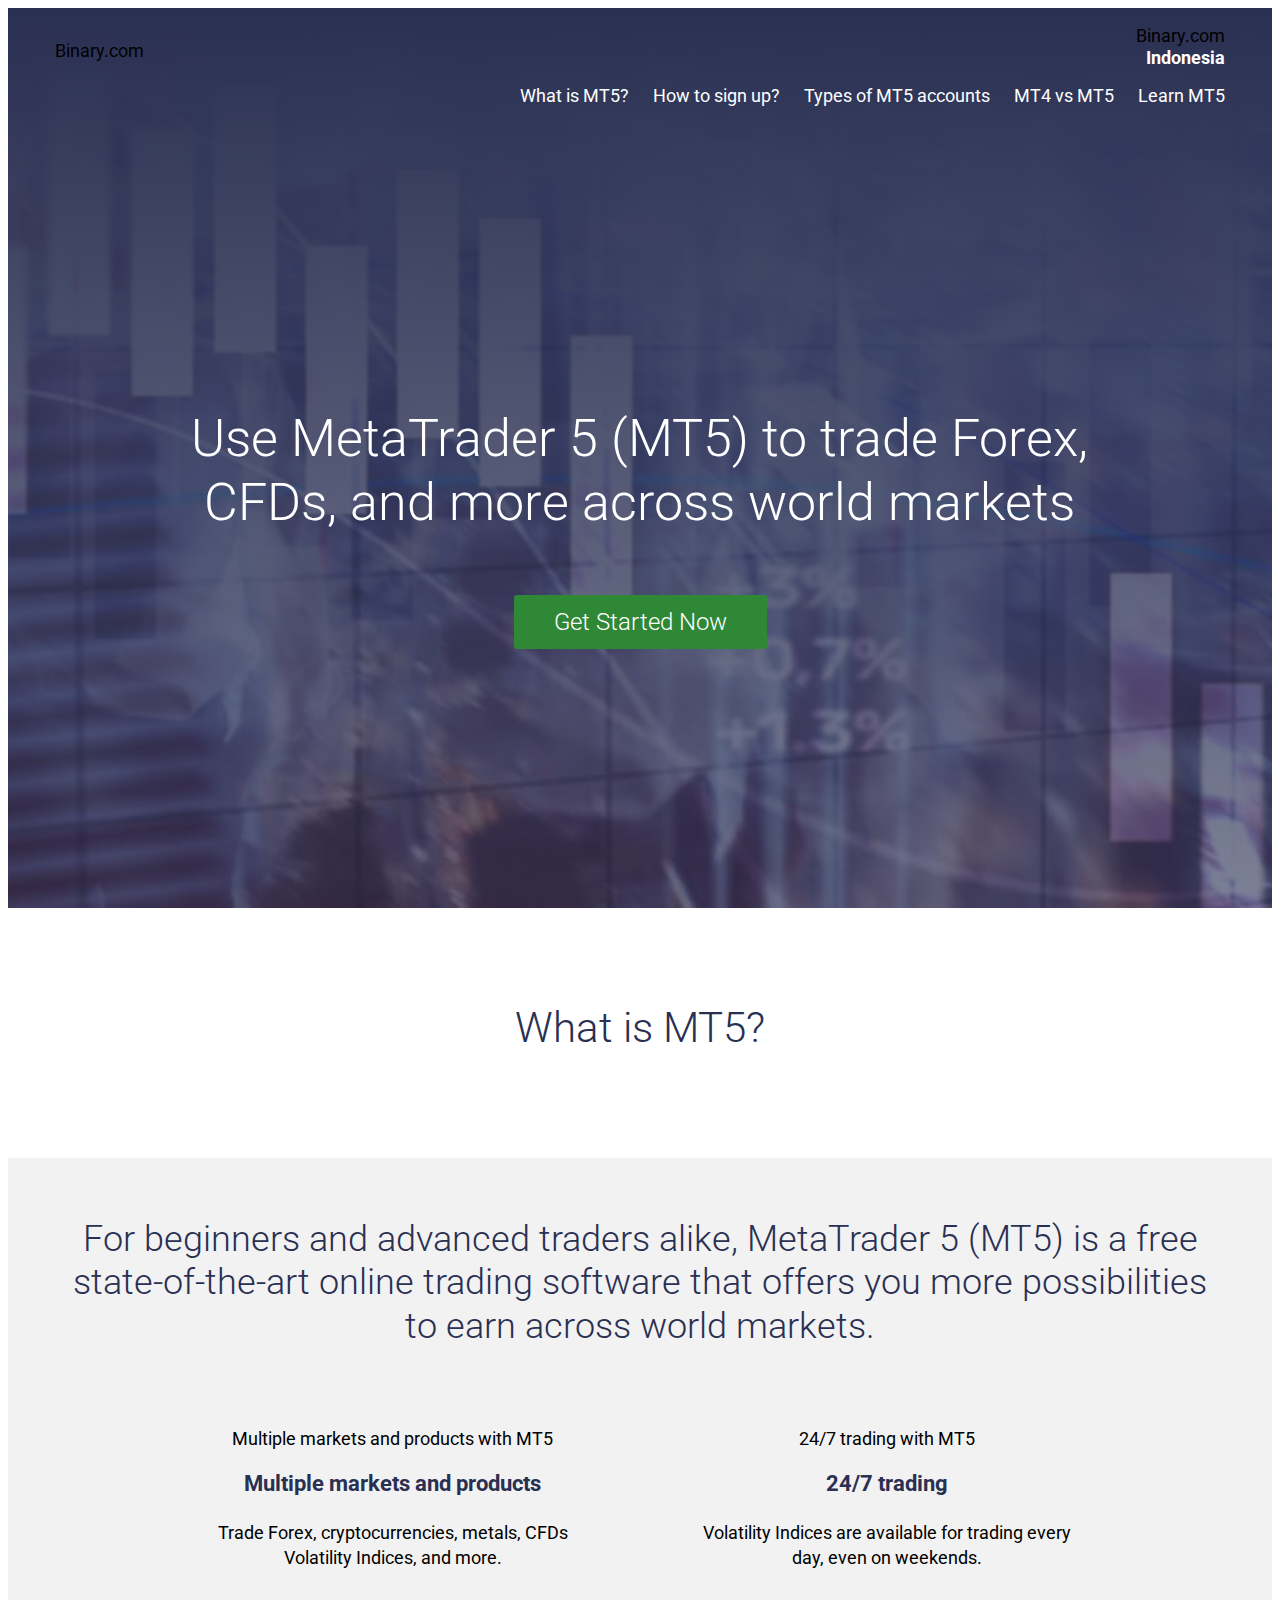
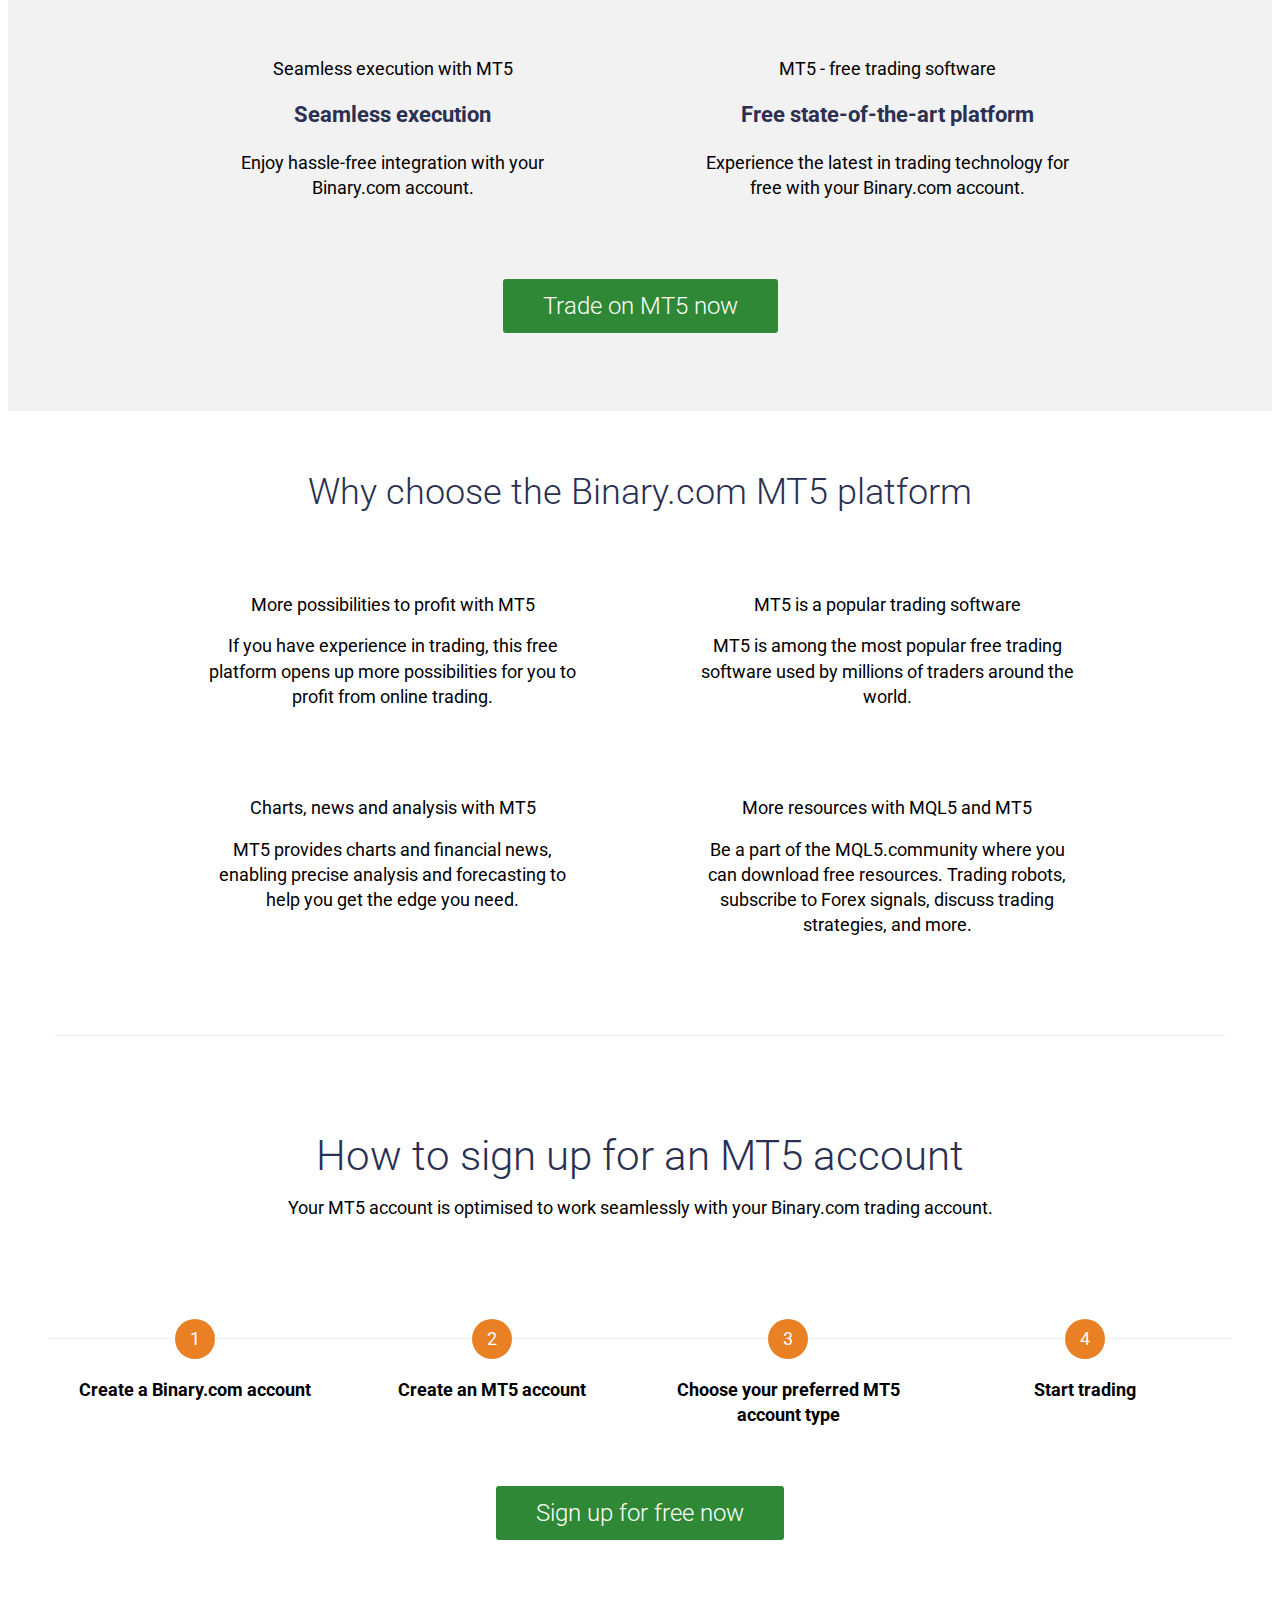
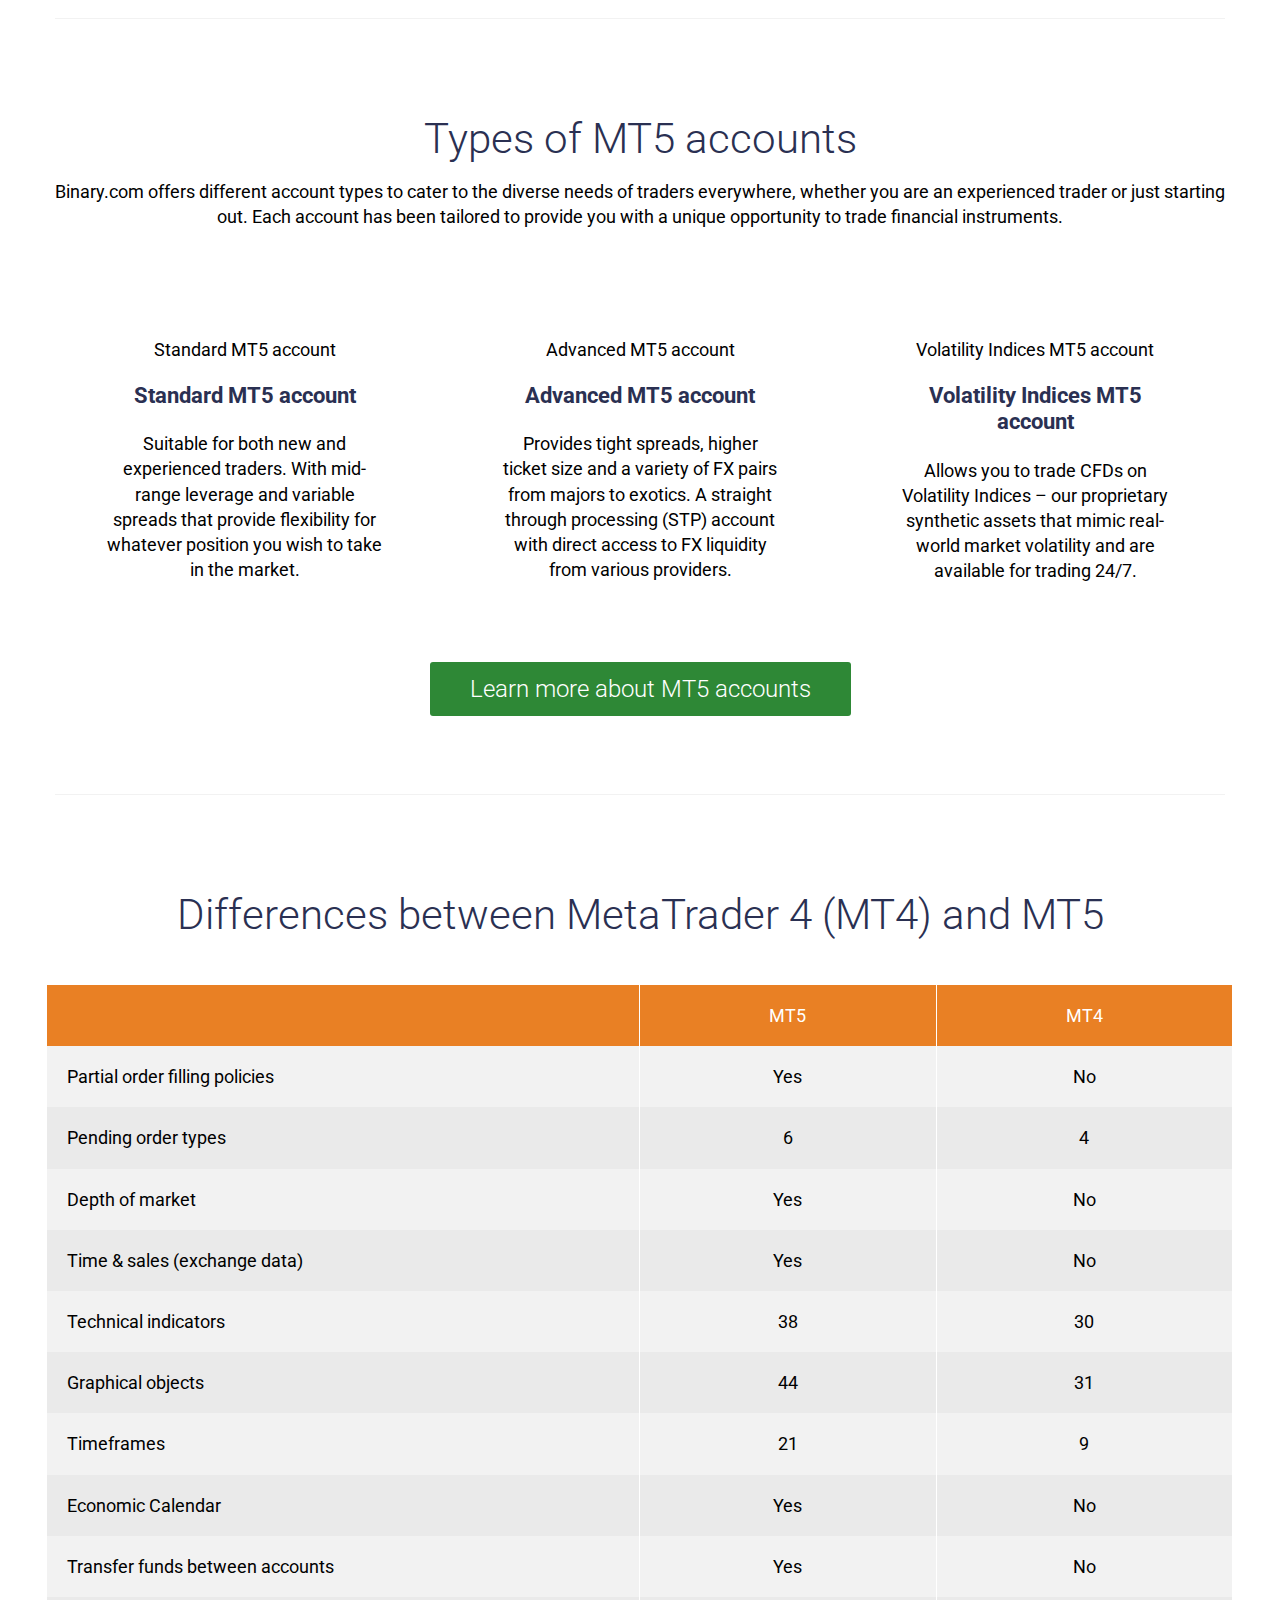
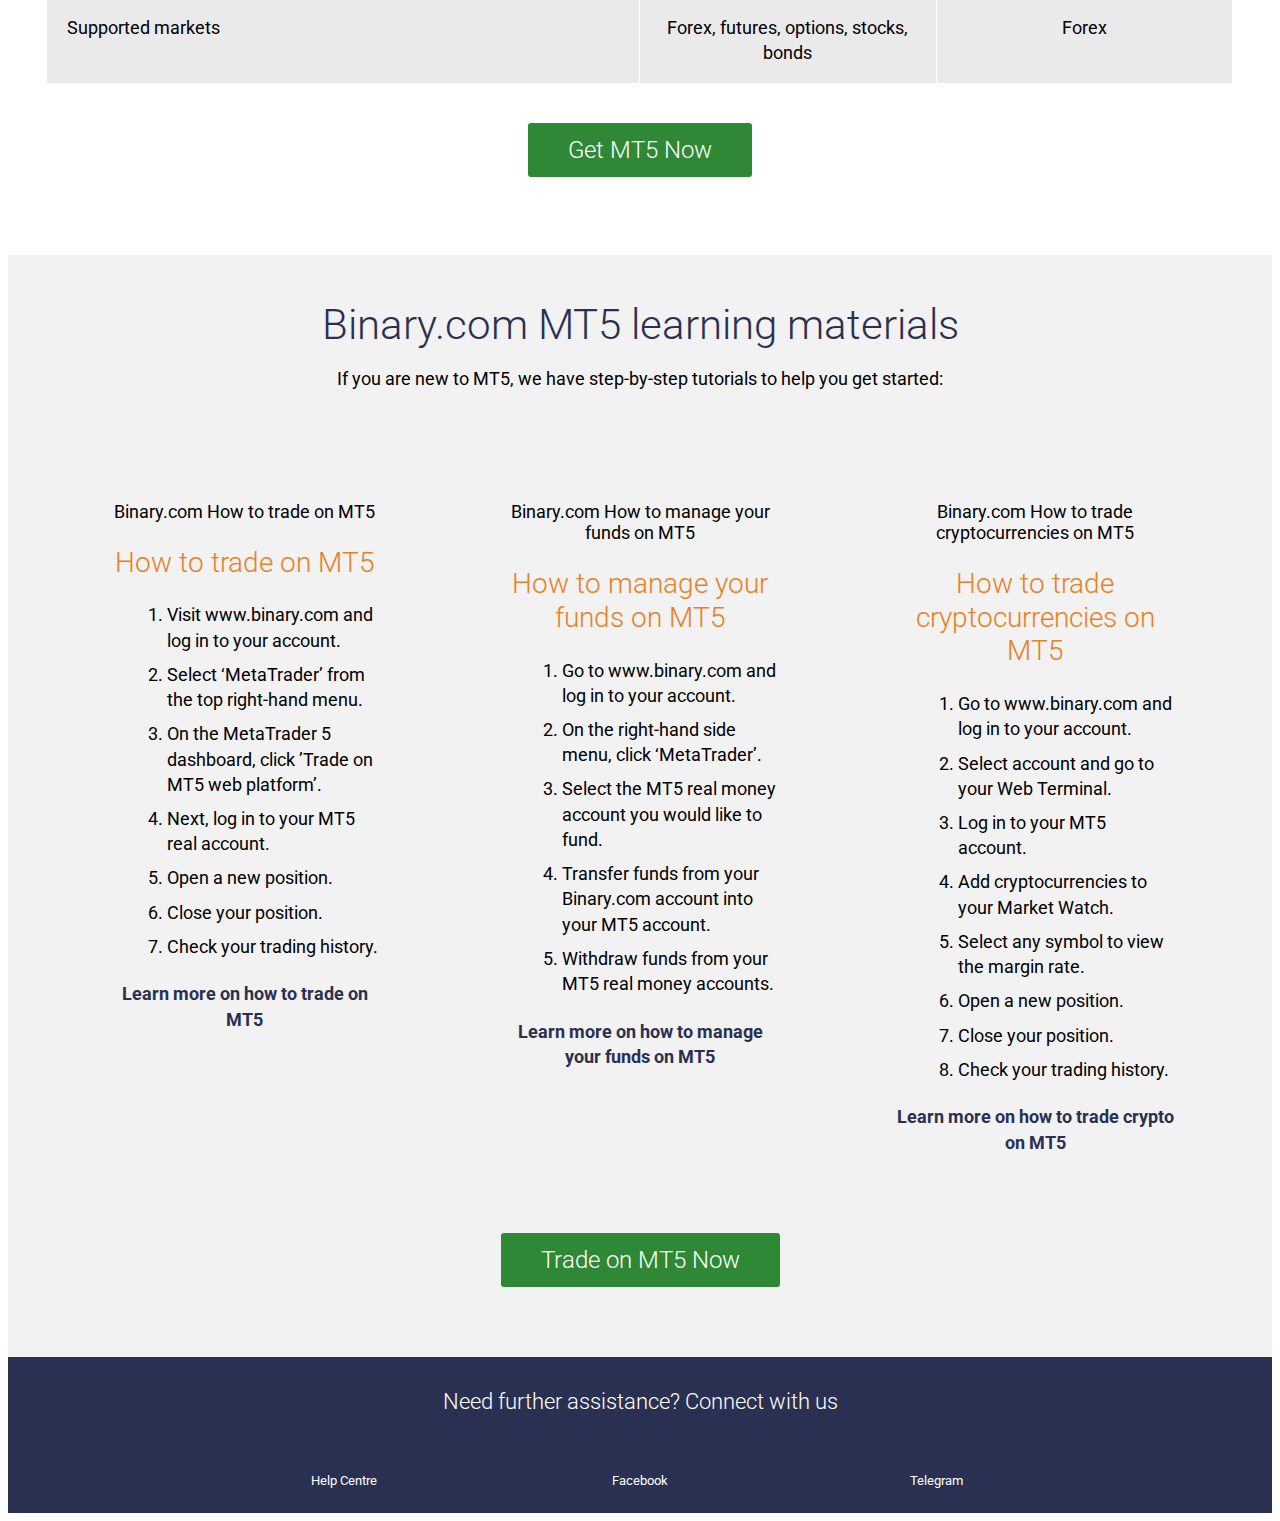
==== index.html @ c3db3b1f "Merge pull request #41 from sashcy/gh-pages" ====
<!doctype html><html amp lang="en"><head><meta charset="utf-8"><title>Binaryfx.me | Trade Forex and CFDs with MetaTrader 5 (MT5)</title><link rel="icon" href="https://binaryfx.me/assets/images/binary-icon.png" sizes="57x57"><meta name="description" content="Use MT5 for free to trade FX and CFDs. Learn to trade like a pro on a trusted platform with a popular trading software."><link rel="canonical" href="https://binaryfx.me"><meta property="og:title" content="Binaryfx.me | Trade Forex and CFDs with MetaTrader 5 (MT5)"><meta property="og:type" content="website"><meta property="og:description" content="Use MT5 for free to trade FX and CFDs. Learn to trade like a pro on a trusted platform with a popular trading software."><meta property="og:url" content="https://binaryfx.me"><meta property="og:image" content="https://binaryfx.me/assets/images/smart-trader-lg.png"><meta name="viewport" content="width=device-width,minimum-scale=1,initial-scale=1"><link rel="preconnect" href="https://www.youtube.com"><link rel="preconnect" href="https://www.googletagmanager.com"><link rel="preload" as="script" href="https://cdn.ampproject.org/v0.js"><link rel="preload" as="script" href="https://cdn.ampproject.org/v0/amp-dynamic-css-classes-0.1.js"><link rel="preload" href="assets/images/header-img-min.jpg" as="image"><link rel="preconnect dns-prefetch" href="https://fonts.gstatic.com/" crossorigin><script async src="https://cdn.ampproject.org/v0.js"></script><script async custom-element="amp-dynamic-css-classes" src="https://cdn.ampproject.org/v0/amp-dynamic-css-classes-0.1.js"></script><script async custom-element="amp-analytics" src="https://cdn.ampproject.org/v0/amp-analytics-0.1.js"></script><link href="https://fonts.googleapis.com/css?family=Roboto:300,400" rel="stylesheet"><script async custom-element="amp-youtube" src="https://cdn.ampproject.org/v0/amp-youtube-0.1.js"></script><script async custom-element="amp-position-observer" src="https://cdn.ampproject.org/v0/amp-position-observer-0.1.js"></script><script async custom-element="amp-animation" src="https://cdn.ampproject.org/v0/amp-animation-0.1.js"></script><style amp-custom>.content{padding:0 15px;margin-left:auto;margin-right:auto;max-width:1200px}.content-sm{padding:0 15px;margin-left:auto;margin-right:auto;max-width:1000px}.content-fluid{margin-left:auto;margin-right:auto;max-width:100%}.grid{-webkit-box-sizing:border-box;box-sizing:border-box;display:-ms-flexbox;display:-webkit-box;display:flex;-ms-flex:0 1 auto;-webkit-box-flex:0;flex:0 1 auto;-ms-flex-direction:row;-webkit-box-orient:horizontal;-webkit-box-direction:normal;flex-direction:row;-ms-flex-wrap:wrap;flex-wrap:wrap;margin:0 -8px 0 -8px}.grid.grid-nogutter{margin:0}.grid.grid-nogutter>.col{padding:0}.col{-webkit-box-sizing:border-box;box-sizing:border-box;-ms-flex:0 0 auto;flex:0 0 auto;-ms-flex-positive:1;-webkit-box-flex:1;flex-grow:1;-ms-flex-preferred-size:0;flex-basis:0;max-width:100%;min-width:0;padding:0 8px 0 8px}.col-align-top{-webkit-align-self:flex-start;-ms-flex-item-align:start;align-self:flex-start}.col-align-bottom{-ms-flex-item-align:end;align-self:flex-end}.col-align-middle{-webkit-align-self:center;-ms-flex-item-align:center;align-self:center}.col-top{-webkit-box-pack:start;-ms-flex-pack:start;justify-content:flex-start;-webkit-box-orient:vertical;-webkit-box-direction:normal;-ms-flex-direction:column;flex-direction:column;display:-webkit-box;display:-ms-flexbox;display:flex}.col-bottom{-webkit-box-pack:end;-ms-flex-pack:end;justify-content:flex-end;-webkit-box-orient:vertical;-webkit-box-direction:normal;-ms-flex-direction:column;flex-direction:column;display:-webkit-box;display:-ms-flexbox;display:flex}.col-middle{display:-webkit-box;display:-ms-flexbox;display:flex;-webkit-box-pack:center;-ms-flex-pack:center;justify-content:center;-webkit-box-orient:vertical;-webkit-box-direction:normal;-ms-flex-direction:column;flex-direction:column}.grid-start{-webkit-box-pack:start;-ms-flex-pack:start;justify-content:flex-start}.grid-center{-webkit-box-pack:center;-ms-flex-pack:center;justify-content:center}.grid-end{-webkit-box-pack:end;-ms-flex-pack:end;justify-content:flex-end}.grid-around{-ms-flex-pack:distribute;justify-content:space-around}.grid-between{-webkit-box-pack:justify;-ms-flex-pack:justify;justify-content:space-between}.col-first{-webkit-box-ordinal-group:0;-ms-flex-order:-1;order:-1}.col-last{-webkit-box-ordinal-group:2;-ms-flex-order:1;order:1}.grid-reverse{-webkit-box-orient:horizontal;-webkit-box-direction:reverse;-ms-flex-direction:row-reverse;flex-direction:row-reverse}.col-fixed{-webkit-box-flex:initial;-ms-flex:initial;flex:initial}.col-grow-2{-webkit-box-flex:2;-ms-flex-positive:2;flex-grow:2}.col-grow-3{-webkit-box-flex:3;-ms-flex-positive:3;flex-grow:3}.col-grow-4{-webkit-box-flex:4;-ms-flex-positive:4;flex-grow:4}.col-grow-5{-webkit-box-flex:5;-ms-flex-positive:5;flex-grow:5}.col-grow-6{-webkit-box-flex:6;-ms-flex-positive:6;flex-grow:6}.col-grow-7{-webkit-box-flex:7;-ms-flex-positive:7;flex-grow:7}.col-grow-8{-webkit-box-flex:8;-ms-flex-positive:8;flex-grow:8}.col-grow-9{-webkit-box-flex:9;-ms-flex-positive:9;flex-grow:9}.col-grow-10{-webkit-box-flex:10;-ms-flex-positive:10;flex-grow:10}.col-grow-11{-webkit-box-flex:11;-ms-flex-positive:11;flex-grow:11}.col-1{-ms-flex-preferred-size:8.3333333333%;flex-basis:8.3333333333%;max-width:8.3333333333%}.col-2{-ms-flex-preferred-size:16.6666666667%;flex-basis:16.6666666667%;max-width:16.6666666667%}.col-3{-ms-flex-preferred-size:25%;flex-basis:25%;max-width:25%}.col-4{-ms-flex-preferred-size:33.3333333333%;flex-basis:33.3333333333%;max-width:33.3333333333%}.col-5{-ms-flex-preferred-size:41.6666666667%;flex-basis:41.6666666667%;max-width:41.6666666667%}.col-6{-ms-flex-preferred-size:50%;flex-basis:50%;max-width:50%}.col-7{-ms-flex-preferred-size:58.3333333333%;flex-basis:58.3333333333%;max-width:58.3333333333%}.col-8{-ms-flex-preferred-size:66.6666666667%;flex-basis:66.6666666667%;max-width:66.6666666667%}.col-9{-ms-flex-preferred-size:75%;flex-basis:75%;max-width:75%}.col-10{-ms-flex-preferred-size:83.3333333333%;flex-basis:83.3333333333%;max-width:83.3333333333%}.col-11{-ms-flex-preferred-size:91.6666666667%;flex-basis:91.6666666667%;max-width:91.6666666667%}.col-12{-ms-flex-preferred-size:100%;flex-basis:100%;max-width:100%}@media only screen and (max-width:480px){.col-sm{-webkit-box-flex:100%;-ms-flex:100%;flex:100%;max-width:100%}}@media only screen and (max-width:768px){.col-md{-webkit-box-flex:100%;-ms-flex:100%;flex:100%;max-width:100%}}@media only screen and (max-width:1024px){.col-lg{-webkit-box-flex:100%;-ms-flex:100%;flex:100%;max-width:100%}}@media only screen and (min-width:1680px){.content{padding:0 15px;margin-left:auto;margin-right:auto;max-width:1400px}}.row-margin{margin-top:16px}*{-webkit-box-sizing:border-box;box-sizing:border-box}a,blockquote,div,figcaption,h1,h2,h3,h4,h5,h6,li,ol,p,span,ul{font:inherit}body{-webkit-font-smoothing:antialiased;-webkit-text-size-adjust:none;font-family:roboto,sans-serif;font-size:18px;line-height:1.2;color:#000;font-weight:400}a,h1,h2,h3,h4,li,p,span{text-rendering:optimizeLegibility}a,a:visited{color:#2a3052;text-decoration:none;font-weight:700}a:active,a:hover,a:visited:active,a:visited:hover{text-decoration:underline}p{margin:1em 0;line-height:1.4em}.font-n{font-size:18px}.font-s{font-size:13px}.font-xs{font-size:10px}h1{font-size:36px;font-weight:300;color:#e98024}h1 a{color:#e98024}h1.dark{color:#2a3052}h1.dark a{color:#2a3052}h2{font-size:28px;color:#e98024;font-weight:300}h2 a{color:#2a3052}h2 em{text-decoration:underline}h2.center{text-align:center;margin:1.25em auto}h3{color:#2a3052;font-size:22px;font-weight:300}h3 a{color:#2a3052}h4{color:#000;font-size:18px}h4 a{color:#000}.button{text-decoration:none;text-align:center;line-height:100%;padding:10px 25px;font-weight:400;font-size:18px;border-radius:3px;overflow:visible;border:0;color:#fff;background:#2e8836;-webkit-transition:all .1s ease-in-out,-webkit-box-shadow 1s ease-in-out;transition:all .1s ease-in-out,-webkit-box-shadow 1s ease-in-out;transition:all .1s ease-in-out,box-shadow 1s ease-in-out;transition:all .1s ease-in-out,box-shadow 1s ease-in-out,-webkit-box-shadow 1s ease-in-out;display:-webkit-inline-box;display:-ms-inline-flexbox;display:inline-flex;-webkit-box-align:center;-ms-flex-align:center;align-items:center;-webkit-box-pack:center;-ms-flex-pack:center;justify-content:center;word-break:break-word;-webkit-align-items:center;-webkit-justify-content:center}.button:active,.button:hover{background-color:#14602b;text-decoration:none}.button:visited{color:#fff}.button-secondary{text-decoration:none;text-align:center;line-height:100%;padding:10px 25px;font-weight:400;font-size:18px;border-radius:3px;overflow:visible;border:0;color:#000;background:#f2f2f2;-webkit-transition:all .3s ease-in-out,-webkit-box-shadow 2s ease-in-out;transition:all .3s ease-in-out,-webkit-box-shadow 2s ease-in-out;transition:all .3s ease-in-out,box-shadow 2s ease-in-out;transition:all .3s ease-in-out,box-shadow 2s ease-in-out,-webkit-box-shadow 2s ease-in-out;display:-webkit-inline-box;display:-ms-inline-flexbox;display:inline-flex;-webkit-box-align:center;-ms-flex-align:center;align-items:center;-webkit-box-pack:center;-ms-flex-pack:center;justify-content:center;word-break:break-word;-webkit-align-items:center;-webkit-justify-content:center}.button-secondary:hover{text-decoration:none;background:#dedede}.primary-color{color:#2a3052}.primary-bg-color{background-color:#2a3052}.secondary-color{color:#e98024}.secondary-bg-color{background-color:#e98024}.primary-color-dark{color:#15212d}.primary-bg-color-dark{background-color:#15212d}.white-bg-color{background-color:#fff}.content-inverse-color,.content-inverse-color:visited{color:#fff}.fill-bg-color{background-color:#f2f2f2}.border-color{border-color:#dedede}ol,ul{list-style:none}ol li,ul li{line-height:1.4em;margin:.5em 0 0}ol li ol,ol li ul,ul li ol,ul li ul{margin:.8em 0 0 1em}ol,ul.bullet{margin:1.25em 0 1.25em 1.25em}ul.bullet>li{list-style-image:svg-url('<svg width="18px" height="18px" xmlns="http://www.w3.org/2000/svg" viewBox="0 0 18 18"><path fill="#e98024" d="M12,17.5A5.5,5.5,0,1,1,17.5,12,5.507,5.507,0,0,1,12,17.5Zm0-9A3.5,3.5,0,1,0,15.5,12,3.5,3.5,0,0,0,12,8.5Z"/></svg>')}ol li{list-style-type:decimal;list-style-image:none}ul.checked>li{min-height:24px;padding-left:35px;background:svg-url('<svg width="24px" height="24px" xmlns="http://www.w3.org/2000/svg" viewBox="0 0 24 24"><polygon fill="#e98024" points="8.308 22.298 .399 14.39 3.934 10.854 8.308 15.228 20.066 3.47 23.601 7.005 8.308 22.298"/></svg>') no-repeat}table{border-collapse:collapse;font-size:.9em;line-height:1.5em;width:100%}table .even{background-color:#fff}table *{font-size:1em}table th,table thead{line-height:1.1em;font-weight:700;padding:3px 8px;background:#f2f2f2;border-bottom:1px solid #f2f2f2;vertical-align:middle}table th#pf-bet-details,table thead#pf-bet-details{text-align:left}table th.total,table thead.total{background:0 0}table th.num,table thead.num{font-weight:700}table td{vertical-align:top;border-width:0 1px;padding:4px;border-bottom:3px solid #f2f2f2}table td.num{text-align:center}table td.text{text-align:center;vertical-align:middle}table td.tip{text-align:left}.separator-line-thin-gray{height:1px;background-color:#f2f2f2}.section{padding:60px 0}.section-sm{padding:30px 0}.section-xs{padding:10px 0}.button-xl{padding:15px 45px}.center-text{text-align:center}.text-right{text-align:right}.s-box{background-color:#eee}.c-box{background-color:#dedede;border:1px solid #ccc;text-align:center;padding:20px}.h-150{height:150px}.topbar{position:absolute;padding:15px 0;top:10px;left:0;width:100%;z-index:9;background:0 0}.header{display:-webkit-box;display:-ms-flexbox;display:flex;min-height:100vh;padding:20px;padding-top:160px;-webkit-box-pack:center;-ms-flex-pack:center;justify-content:center;-webkit-box-align:center;-ms-flex-align:center;align-items:center;background:-webkit-gradient(linear,left top,left bottom,from(#2a3052),to(rgba(42,48,82,.6))),url(/assets/images/header-img-min.jpg) no-repeat;background:linear-gradient(#2a3052,rgba(42,48,82,.6)),url(/assets/images/header-img-min.jpg) no-repeat;background-size:cover;background-position:center}.logo{margin-top:15px}.language{text-align:right;margin-top:0}.language a{margin-left:5px}.language a:hover{text-decoration:none;color:#ccc}.nav{margin-top:10px;text-align:right;margin-right:-10px}.nav a{color:#fff;font-weight:400;padding:5px 10px;line-height:36px;cursor:pointer}.nav a:hover{text-decoration:none;color:#ccc}.ft-icon{font-family:Roboto,sans-serif;font-weight:400;font-size:40px;color:#e98024;margin:0;margin-top:40px;letter-spacing:-1px}.button-xl{font-size:24px;font-weight:300;padding:15px 40px}.cta{margin-top:60px}.section-title{margin-bottom:45px;font-size:42px}.section-subtitle{margin-top:-30px;margin-bottom:90px;font-size:18px;font-weight:400;color:#000}.video{width:800px;max-width:100%;margin-top:0;margin-left:auto;margin-right:auto}.step{font-family:Roboto,sans-serif;font-weight:400;font-size:18px;line-height:40px;background-color:#e98024;color:#fff;margin-top:-20px;padding:0;border-radius:50%;width:40px;height:40px;margin-left:auto;margin-right:auto}.title-2xl{font-weight:300;font-size:52px;line-height:64px;margin:0}.title-xl{font-weight:300;font-size:48px;line-height:54px;margin:0}.title-md{font-weight:300;font-size:36px;margin:0}.h2-xl{font-weight:300;font-size:36px}.col-title{font-weight:700}.default-title{background-color:#fff;color:#2a3052;padding:20px;font-weight:700}.center-text{text-align:center}.text-left{text-align:left}.bottom-md{margin-bottom:30px}.bottom-xl{margin-bottom:60px}.divider-md{height:30px}.top-border{border-top:1px solid #f2f2f2}.mt-20{margin-top:20px}.mt-40{margin-top:40px}.ft-bold{font-weight:700}.uppercase{text-transform:uppercase}.spacing-1{letter-spacing:1px}.img-col{max-width:200px}.col-ico{margin:20px 0}.col-label{text-align:left;padding-left:20px}.dark-grey-bg{background:#eaeaea}.right-white-border{border-right:1px solid #fff}.scrollToTop{color:#fff;font-size:1.4em;-webkit-box-shadow:0 1px 1.5px 0 rgba(0,0,0,.12),0 1px 1px 0 rgba(0,0,0,.24);box-shadow:0 1px 1.5px 0 rgba(0,0,0,.12),0 1px 1px 0 rgba(0,0,0,.24);width:50px;height:50px;border-radius:100px;border:none;outline:0;background:#e98024;z-index:9999;bottom:10px;right:10px;position:fixed;opacity:0;visibility:hidden;padding-top:7px;cursor:pointer}#marker{position:absolute;top:100px;width:0;height:0}@media screen and (max-width:1024px){.lg-center{text-align:center}.logo{margin-left:auto;margin-right:auto;margin-top:25px;text-align:center}.language{text-align:center;margin-top:25px}.nav{text-align:center}.header-content{margin-top:100px}}@media screen and (max-width:992px){.md-center{text-align:center}.md-v-pading-sm{padding:20px}.col-step{margin:20px 0}.top-border{border:none}.md-hide{display:none}}@media screen and (max-width:520px){.button,.button-secondary{display:block;margin:5px}.title-2xl,.title-xl{font-size:36px;line-height:36px;margin-top:30px}.img-col{max-width:50%;margin-top:20px;margin-bottom:20px;margin-left:auto;margin-right:auto}}</style><script type="application/ld+json">{
        "@context": "http://schema.org",
        "@type": "NewsArticle",
        "mainEntityOfPage": {
        "@type": "WebPage",
        "@id": "https://binaryfx.me"
        },
        "headline": "Binaryfx.me | Trade Forex and CFDs with MetaTrader 5 (MT5)",
        "image": [
            "https://binaryfx.me/assets/images/smart-trader-lg.png"
        ],
        "datePublished": "2018-11-09T01:00:00-08:00",
        "dateModified": "2019-01-03T01:00:00-09:00",
        "author": {
        "@type": "Organization",
        "name": "Binary.com"
        },
        "publisher": {
        "@type": "Organization",
        "name": "Binary.com",
        "logo": {
        "@type": "ImageObject",
        "url": "https://binaryfx.me/assets/images/binary-icon.png"
        }
    },
        "description": "Use MT5 for free to trade FX and CFDs. Learn to trade like a pro on a trusted platform with a popular trading software."
    }</script><style amp-boilerplate>body{-webkit-animation:-amp-start 8s steps(1,end) 0s 1 normal both;-moz-animation:-amp-start 8s steps(1,end) 0s 1 normal both;-ms-animation:-amp-start 8s steps(1,end) 0s 1 normal both;animation:-amp-start 8s steps(1,end) 0s 1 normal both}@-webkit-keyframes -amp-start{from{visibility:hidden}to{visibility:visible}}@-moz-keyframes -amp-start{from{visibility:hidden}to{visibility:visible}}@-ms-keyframes -amp-start{from{visibility:hidden}to{visibility:visible}}@-o-keyframes -amp-start{from{visibility:hidden}to{visibility:visible}}@keyframes -amp-start{from{visibility:hidden}to{visibility:visible}}</style><noscript><style amp-boilerplate>body{-webkit-animation:none;-moz-animation:none;-ms-animation:none;animation:none}</style></noscript></head><body><amp-analytics type="gtag" data-credentials="include"><script type="application/json">{
              "vars" : {
                "gtag_id": "UA-129271696-1",
                "config" : {
                  "UA-129271696-1": { "groups": "default" }
                }
              }
            }</script></amp-analytics><amp-animation id="showAnim" layout="nodisplay"><script type="application/json">{
                "duration": "200ms",
                    "fill": "both",
                    "iterations": "1",
                    "direction": "alternate",
                    "animations": [
                    {
                        "selector": "#scrollToTopButton",
                        "keyframes": [
                        { "opacity": "1", "visibility": "visible" }
                        ]
                    }
                    ]
                }</script></amp-animation><amp-animation id="hideAnim" layout="nodisplay"><script type="application/json">{
                "duration": "200ms",
                    "fill": "both",
                    "iterations": "1",
                    "direction": "alternate",
                    "animations": [
                    {
                        "selector": "#scrollToTopButton",
                        "keyframes": [
                        { "opacity": "0", "visibility": "hidden" }
                        ]
                    }
                    ]
                }</script></amp-animation><div id="marker"><amp-position-observer on="enter:hideAnim.start; exit:showAnim.start" layout="nodisplay"></amp-position-observer></div><div id="top-page"></div><div class="header"><div class="topbar"><div class="content"><div class="grid"><div class="col col-3 col-lg"><div class="logo"><amp-img src="/assets/svg/binary_logo_light.svg" width="250" height="50" alt="Binary.com"><div fallback>Binary.com</div></amp-img></div></div><div class="col col-lg"><div class="language"><amp-img src="/assets/images/grid-world.png" width="16" height="16" alt="Indonesia"><div fallback>Binary.com</div></amp-img><a class="content-inverse-color" href="/id/">Indonesia</a></div><div class="nav"><a on="tap:what-is-mt5.scrollTo">What is MT5?</a> <a on="tap:mt5-account-signup.scrollTo">How to sign up?</a> <a on="tap:types-of-mt5-accounts.scrollTo">Types of MT5 accounts</a> <a on="tap:mt4-mt5.scrollTo">MT4 vs MT5</a> <a on="tap:learn-mt5.scrollTo">Learn MT5</a></div></div></div></div></div><div class="center-text header-content"><div class="content"><div class="grid grid-center"><div class="col col-10 col-lg"><h1 class="title-2xl content-inverse-color">Use MetaTrader 5 (MT5) to trade Forex, CFDs, and more across world markets</h1></div></div></div><div class="cta"><a class="button button-xl" href="https://www.binary.com/en/home.html?account_tabs=mt5&market_tabs=binary">Get Started Now</a></div></div></div><div id="what-is-mt5" class="section center-text"><div class="grid grid-center"><div class="col"><h2 class="section-title primary-color">What is MT5?</h2><div class="video"><amp-youtube width="560" title="Forex trading at a glance" height="315" layout="responsive" data-videoid="jwDjsXxjXPo"></amp-youtube></div></div></div></div><div class="section fill-bg-color center-text"><div class="content"><h2 class="primary-color title-md bottom-xl">For beginners and advanced traders alike, MetaTrader 5 (MT5) is a free state-of-the-art online trading software that offers you more possibilities to earn across world markets.</h2><div class="grid grid-center"><div class="col col-4 col-md col-ico"><amp-img src="/assets/svg/multi-markets.svg" width="80" height="80" alt="Multiple markets and products with MT5"><div fallback>Multiple markets and products with MT5</div></amp-img><h3 class="col-title">Multiple markets and products</h3><p>Trade Forex, cryptocurrencies, metals, CFDs Volatility Indices, and more.</p></div><div class="col col-1 col-md"></div><div class="col col-4 col-md col-ico"><amp-img src="/assets/svg/24-7.svg" width="80" height="80" alt="24/7 trading with MT5"><div fallback>24/7 trading with MT5</div></amp-img><h3 class="col-title">24/7 trading</h3><p>Volatility Indices are available for trading every day, even on weekends.</p></div></div><div class="divider-md md-hide"></div><div class="grid grid-center"><div class="col col-4 col-md col-ico"><amp-img src="/assets/svg/seamless.svg" width="90" height="90" alt="Seamless execution with MT5"><div fallback>Seamless execution with MT5</div></amp-img><h3 class="col-title">Seamless execution</h3><p>Enjoy hassle-free integration with your Binary.com account.</p></div><div class="col col-1 col-md"></div><div class="col col-4 col-md col-ico"><amp-img src="/assets/svg/free-state.svg" width="90" height="90" alt="MT5 - free trading software"><div fallback>MT5 - free trading software</div></amp-img><h3 class="col-title">Free state-of-the-art platform</h3><p>Experience the latest in trading technology for free with your Binary.com account.</p></div></div><p class="mt-40"><a class="button button-xl" href="https://www.binary.com/en/home.html?account_tabs=mt5&market_tabs=binary">Trade on MT5 now</a></p></div></div><div class="section center-text"><div class="content"><h2 class="primary-color title-md bottom-xl">Why choose the Binary.com MT5 platform</h2><div class="grid grid-center"><div class="col col-4 col-md col-ico"><amp-img src="/assets/svg/experience-trading.svg" width="80" height="80" alt="More possibilities to profit with MT5"><div fallback>More possibilities to profit with MT5</div></amp-img><p>If you have experience in trading, this free platform opens up more possibilities for you to profit from online trading.</p></div><div class="col col-1 col-md"></div><div class="col col-4 col-md col-ico"><amp-img src="/assets/svg/most-popular.svg" width="80" height="80" alt="MT5 is a popular trading software"><div fallback>MT5 is a popular trading software</div></amp-img><p>MT5 is among the most popular free trading software used by millions of traders around the world.</p></div></div><div class="divider-md md-hide"></div><div class="grid grid-center"><div class="col col-4 col-md col-ico"><amp-img src="/assets/svg/charts-news.svg" width="80" height="80" alt="Charts, news and analysis with MT5"><div fallback>Charts, news and analysis with MT5</div></amp-img><p>MT5 provides charts and financial news, enabling precise analysis and forecasting to help you get the edge you need.</p></div><div class="col col-1 col-md"></div><div class="col col-4 col-md col-ico"><amp-img src="/assets/svg/MQL5.svg" width="80" height="80" alt="More resources with MQL5 and MT5"><div fallback>More resources with MQL5 and MT5</div></amp-img><p>Be a part of the MQL5.community where you can download free resources. Trading robots, subscribe to Forex signals, discuss trading strategies, and more.</p></div></div></div></div><div class="content"><div class="section-row separator-line-thin-gray"></div></div><div id="mt5-account-signup" class="section center-text"><div class="content"><h2 class="section-title primary-color">How to sign up for an MT5 account</h2><h3 class="section-subtitle">Your MT5 account is optimised to work seamlessly with your Binary.com trading account.</h3><div class="divider-md md-hide"></div><div class="grid top-border"><div class="col col-md col-step"><p class="step">1</p><p class="col-title ft-bold">Create a Binary.com account</p></div><div class="col col-md col-step"><p class="step">2</p><p class="col-title ft-bold">Create an MT5 account</p></div><div class="col col-md col-step"><p class="step">3</p><p class="col-title ft-bold">Choose your preferred MT5 account type</p></div><div class="col col-md col-step"><p class="step">4</p><p class="col-title ft-bold">Start trading</p></div></div><p class="mt-40"><a class="button button-xl" href="https://www.binary.com/en/home.html?account_tabs=mt5&market_tabs=binary">Sign up for free now</a></p></div></div><div class="content"><div class="section-row separator-line-thin-gray"></div></div><div id="types-of-mt5-accounts" class="section center-text"><div class="content"><h2 class="section-title primary-color">Types of MT5 accounts</h2><p class="section-subtitle">Binary.com offers different account types to cater to the diverse needs of traders everywhere, whether you are an experienced trader or just starting out. Each account has been tailored to provide you with a unique opportunity to trade financial instruments.</p><div class="grid grid-center"><div class="col col-3 col-md col-ico"><amp-img src="/assets/svg/trade.svg" width="88" height="88" alt="Standard MT5 account"><div fallback>Standard MT5 account</div></amp-img><h3 class="col-title ft-bold">Standard MT5 account</h3><p>Suitable for both new and experienced traders. With mid-range leverage and variable spreads that provide flexibility for whatever position you wish to take in the market.</p></div><div class="col col-1 col-md"></div><div class="col col-3 col-md col-ico"><amp-img src="/assets/svg/trade.svg" width="88" height="88" alt="Advanced MT5 account"><div fallback>Advanced MT5 account</div></amp-img><h3 class="col-title ft-bold">Advanced MT5 account</h3><p>Provides tight spreads, higher ticket size and a variety of FX pairs from majors to exotics. A straight through processing (STP) account with direct access to FX liquidity from various providers.</p></div><div class="col col-1 col-md"></div><div class="col col-3 col-md col-ico"><amp-img src="/assets/svg/trade.svg" width="88" height="88" alt="Volatility Indices MT5 account"><div fallback>Volatility Indices MT5 account</div></amp-img><h3 class="col-title ft-bold">Volatility Indices MT5 account</h3><p>Allows you to trade CFDs on Volatility Indices – our proprietary synthetic assets that mimic real-world market volatility and are available for trading 24/7.</p></div></div><p class="mt-40"><a class="button button-xl" href="https://www.binary.com/en/metatrader/types-of-accounts.html">Learn more about MT5 accounts</a></p></div></div><div class="content"><div class="section-row separator-line-thin-gray"></div></div><div id="mt4-mt5" class="section center-text"><div class="content"><h2 class="section-title primary-color">Differences between MetaTrader 4 (MT4) and MT5</h2><div class="grid grid-center"><div class="col col-6 secondary-bg-color content-inverse-color right-white-border"></div><div class="col col-3 secondary-bg-color content-inverse-color right-white-border"><p>MT5</p></div><div class="col col-3 secondary-bg-color content-inverse-color right-white-border"><p>MT4</p></div></div><div class="grid grid-center"><div class="col col-6 fill-bg-color right-white-border col-label"><p>Partial order filling policies</p></div><div class="col col-3 fill-bg-color right-white-border"><p>Yes</p></div><div class="col col-3 fill-bg-color right-white-border"><p>No</p></div></div><div class="grid grid-center"><div class="col col-6 dark-grey-bg right-white-border col-label"><p>Pending order types</p></div><div class="col col-3 dark-grey-bg right-white-border"><p>6</p></div><div class="col col-3 dark-grey-bg right-white-border"><p>4</p></div></div><div class="grid grid-center"><div class="col col-6 fill-bg-color right-white-border col-label"><p>Depth of market</p></div><div class="col col-3 fill-bg-color right-white-border"><p>Yes</p></div><div class="col col-3 fill-bg-color right-white-border"><p>No</p></div></div><div class="grid grid-center"><div class="col col-6 dark-grey-bg right-white-border col-label"><p>Time & sales (exchange data)</p></div><div class="col col-3 dark-grey-bg right-white-border"><p>Yes</p></div><div class="col col-3 dark-grey-bg right-white-border"><p>No</p></div></div><div class="grid grid-center"><div class="col col-6 fill-bg-color right-white-border col-label"><p>Technical indicators</p></div><div class="col col-3 fill-bg-color right-white-border"><p>38</p></div><div class="col col-3 fill-bg-color right-white-border"><p>30</p></div></div><div class="grid grid-center"><div class="col col-6 dark-grey-bg right-white-border col-label"><p>Graphical objects</p></div><div class="col col-3 dark-grey-bg right-white-border"><p>44</p></div><div class="col col-3 dark-grey-bg right-white-border"><p>31</p></div></div><div class="grid grid-center"><div class="col col-6 fill-bg-color right-white-border col-label"><p>Timeframes</p></div><div class="col col-3 fill-bg-color right-white-border"><p>21</p></div><div class="col col-3 fill-bg-color right-white-border"><p>9</p></div></div><div class="grid grid-center"><div class="col col-6 dark-grey-bg right-white-border col-label"><p>Economic Calendar</p></div><div class="col col-3 dark-grey-bg right-white-border"><p>Yes</p></div><div class="col col-3 dark-grey-bg right-white-border"><p>No</p></div></div><div class="grid grid-center"><div class="col col-6 fill-bg-color right-white-border col-label"><p>Transfer funds between accounts</p></div><div class="col col-3 fill-bg-color right-white-border"><p>Yes</p></div><div class="col col-3 fill-bg-color right-white-border"><p>No</p></div></div><div class="grid grid-center"><div class="col col-6 dark-grey-bg right-white-border col-label"><p>Supported markets</p></div><div class="col col-3 dark-grey-bg right-white-border"><p>Forex, futures, options, stocks, bonds</p></div><div class="col col-3 dark-grey-bg right-white-border"><p>Forex</p></div></div><p class="mt-40"><a class="button button-xl" href="https://www.binary.com/en/home.html?account_tabs=mt5&market_tabs=binary">Get MT5 Now</a></p></div></div><div id="learn-mt5" class="section-xs fill-bg-color center-text"><div class="content"><h2 class="section-title primary-color">Binary.com MT5 learning materials</h2><p class="section-subtitle">If you are new to MT5, we have step-by-step tutorials to help you get started:</p><div class="grid grid-center"><div class="col col-3 col-md col-ico"><amp-img src="/assets/svg/trade.svg" width="80" height="80" alt="Binary.com How to trade on MT5"><div fallback>Binary.com How to trade on MT5</div></amp-img><h2>How to trade on MT5</h2><ol class="text-left"><li>Visit www.binary.com and log in to your account.</li><li>Select ‘MetaTrader’ from the top right-hand menu.</li><li>On the MetaTrader 5 dashboard, click ’Trade on MT5 web platform’.</li><li>Next, log in to your MT5 real account.</li><li>Open a new position.</li><li>Close your position.</li><li>Check your trading history.</li></ol><p><a href="https://marketing.binary.com/mt5/Binary.com_HowToTradeOnMT5.pdf">Learn more on how to trade on MT5</a></p></div><div class="col col-1 col-md"></div><div class="col col-3 col-md col-ico"><amp-img src="/assets/svg/funds.svg" width="80" height="80" alt="Binary.com How to manage your funds on MT5"><div fallback>Binary.com How to manage your funds on MT5</div></amp-img><h2>How to manage your funds on MT5</h2><ol class="text-left"><li>Go to www.binary.com and log in to your account.</li><li>On the right-hand side menu, click ‘MetaTrader’.</li><li>Select the MT5 real money account you would like to fund.</li><li>Transfer funds from your Binary.com account into your MT5 account.</li><li>Withdraw funds from your MT5 real money accounts.</li></ol><p><a href="https://marketing.binary.com/mt5/Binary.com_HowToManageFundsInMetaTrader5.pdf">Learn more on how to manage your funds on MT5</a></p></div><div class="col col-1 col-md"></div><div class="col col-3 col-md col-ico"><amp-img src="/assets/svg/crypto.svg" width="80" height="80" alt="Binary.com How to trade cryptocurrencies on MT5"><div fallback>Binary.com How to trade cryptocurrencies on MT5</div></amp-img><h2>How to trade cryptocurrencies on MT5</h2><ol class="text-left"><li>Go to www.binary.com and log in to your account.</li><li>Select account and go to your Web Terminal.</li><li>Log in to your MT5 account.</li><li>Add cryptocurrencies to your Market Watch.</li><li>Select any symbol to view the margin rate.</li><li>Open a new position.</li><li>Close your position.</li><li>Check your trading history.</li></ol><p><a href="https://marketing.binary.com/crypto/Binary.com_HowToTradeCryptocurrenciesOnMT5.pdf">Learn more on how to trade crypto on MT5</a></p></div></div><p class="mt-40 bottom-xl"><a class="button button-xl" href="https://www.binary.com/en/home.html?account_tabs=mt5&market_tabs=binary">Trade on MT5 Now</a></p></div></div><div class="section-xs primary-bg-color center-text"><div class="content"><h3 class="content-inverse-color">Need further assistance? Connect with us</h3><div class="grid grid-center"><div class="col col-3"><a href="https://www.binary.me/en/contact.html" title="Binary.com Help Centre"><amp-img src="/assets/svg/academy-icon.svg" width="50" height="50" alt="Binary.com Help Centre"><div fallback>Binary.com Help Centre</div></amp-img></a><p class="content-inverse-color font-s">Help Centre</p></div><div class="col col-3"><a href="https://www.facebook.com/binarydotcom" title="Binary.com on Facebook"><amp-img src="/assets/svg/fb-icon.svg" width="50" height="50" alt="Binary.com on Facebook" title="Binary.com on Facebook"><div fallback>Binary.com on Facebook</div></amp-img></a><p class="content-inverse-color font-s">Facebook</p></div><div class="col col-3"><a href="https://t.me/binarydotcom" title="Binary.com on Telegram"><amp-img src="/assets/svg/telegram-icon.svg" width="50" height="50" alt="Binary.com on Telegram"><div fallback>Binary.com on Telegram</div></amp-img></a><p class="content-inverse-color font-s">Telegram</p></div></div></div></div><button id="scrollToTopButton" on="tap:top-page.scrollTo(duration=200)" class="scrollToTop">⌃</button></body></html>
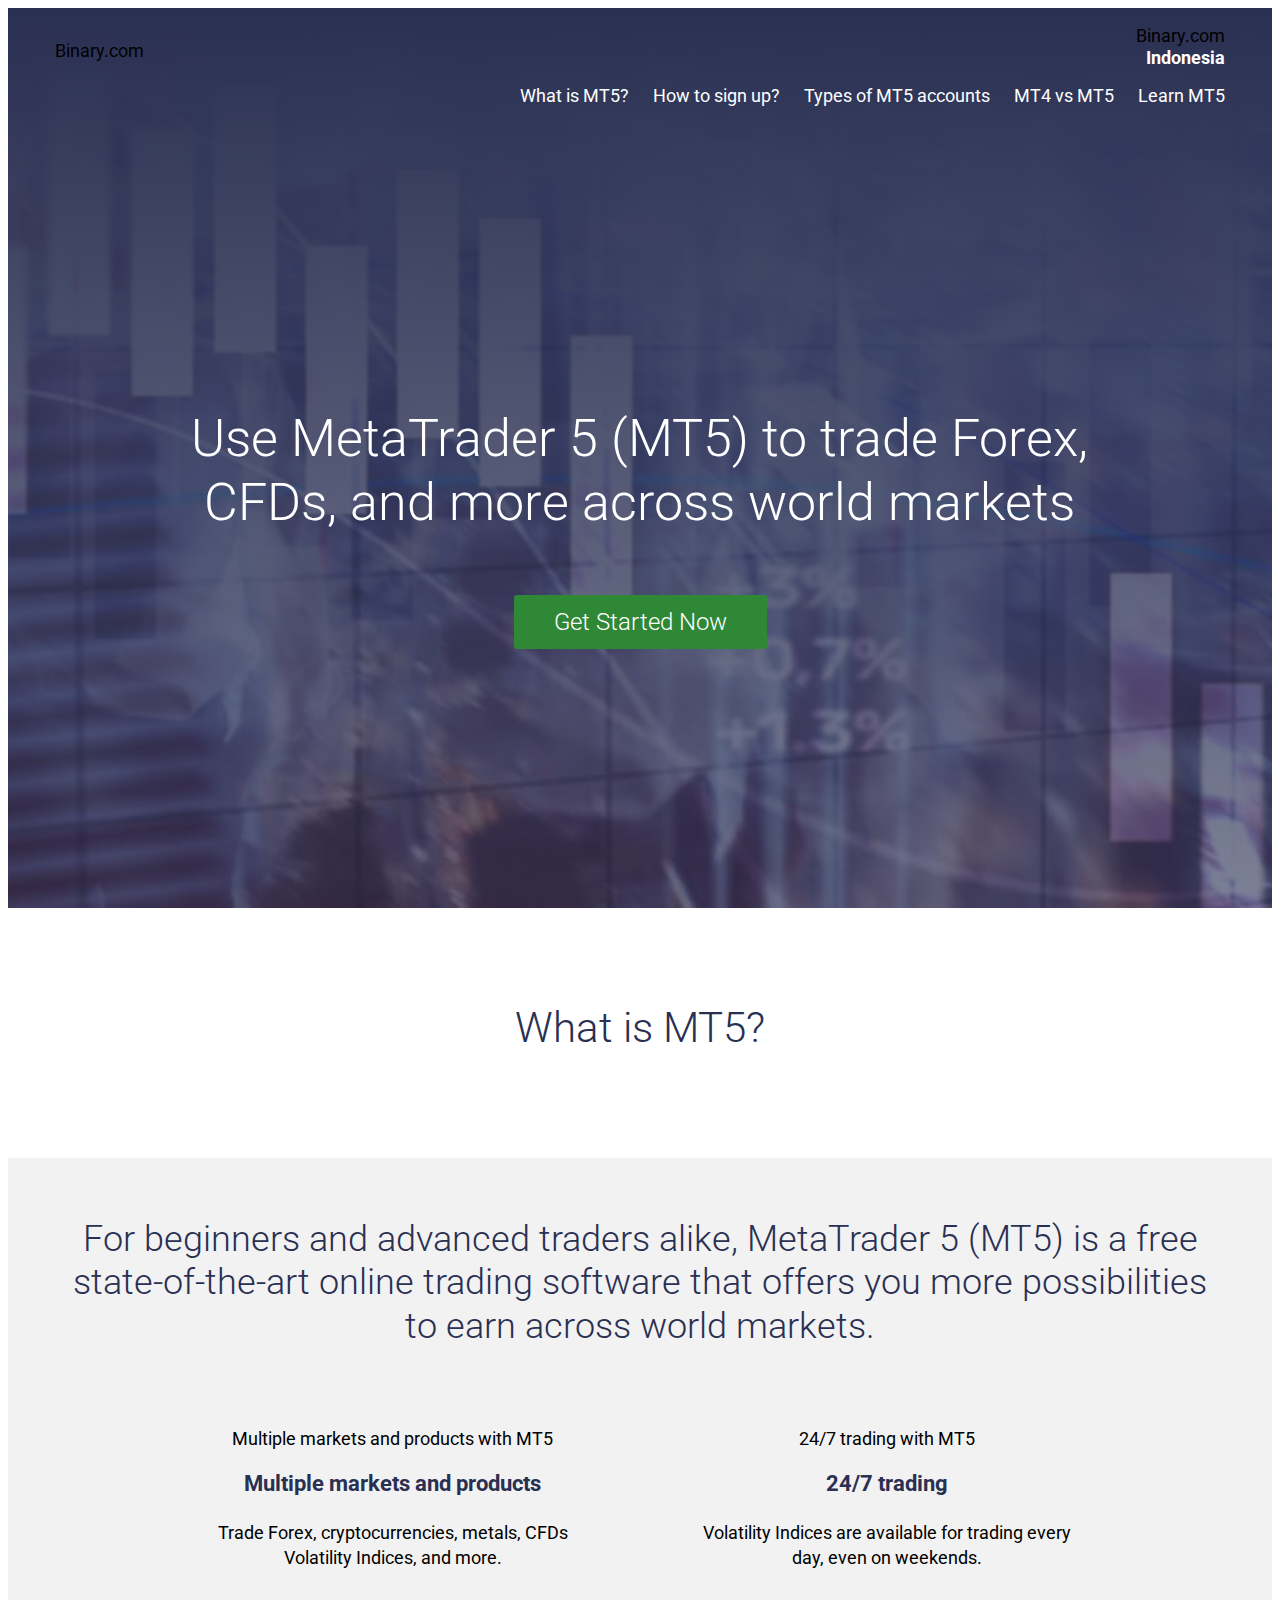
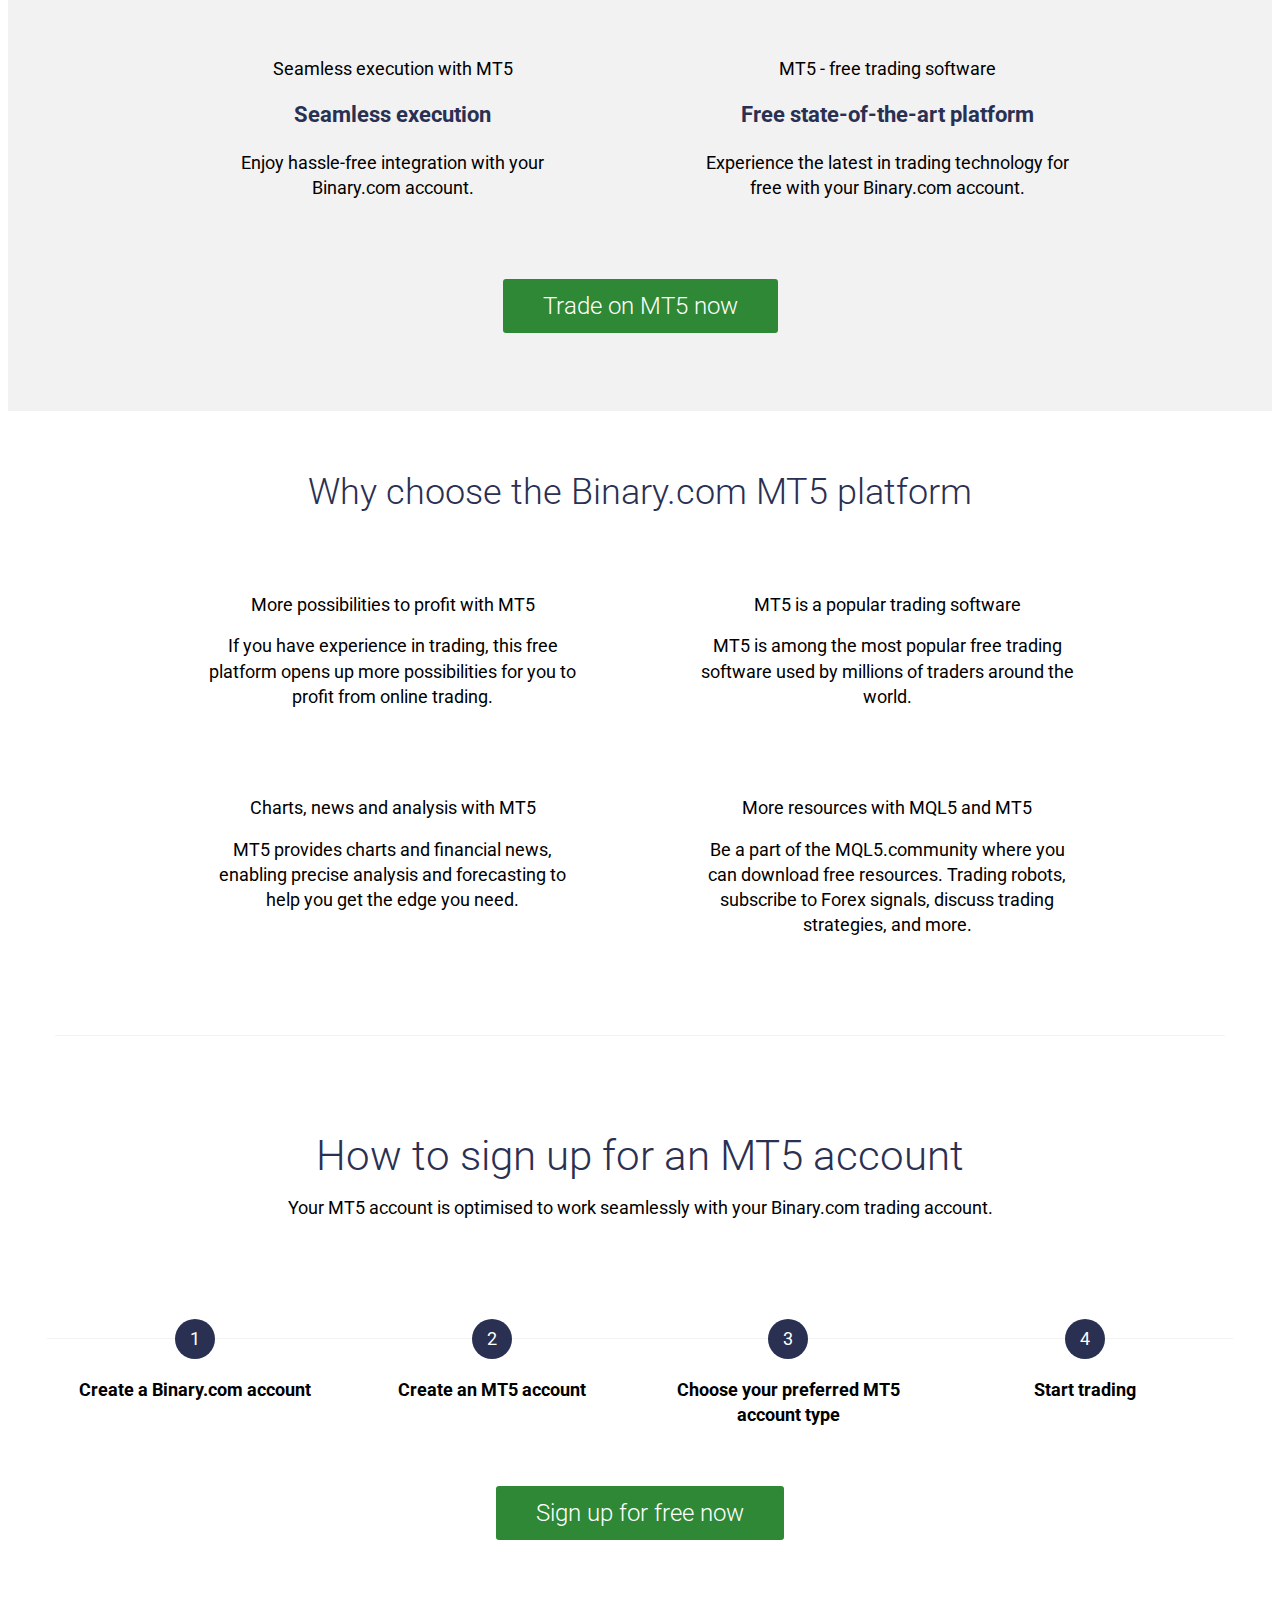
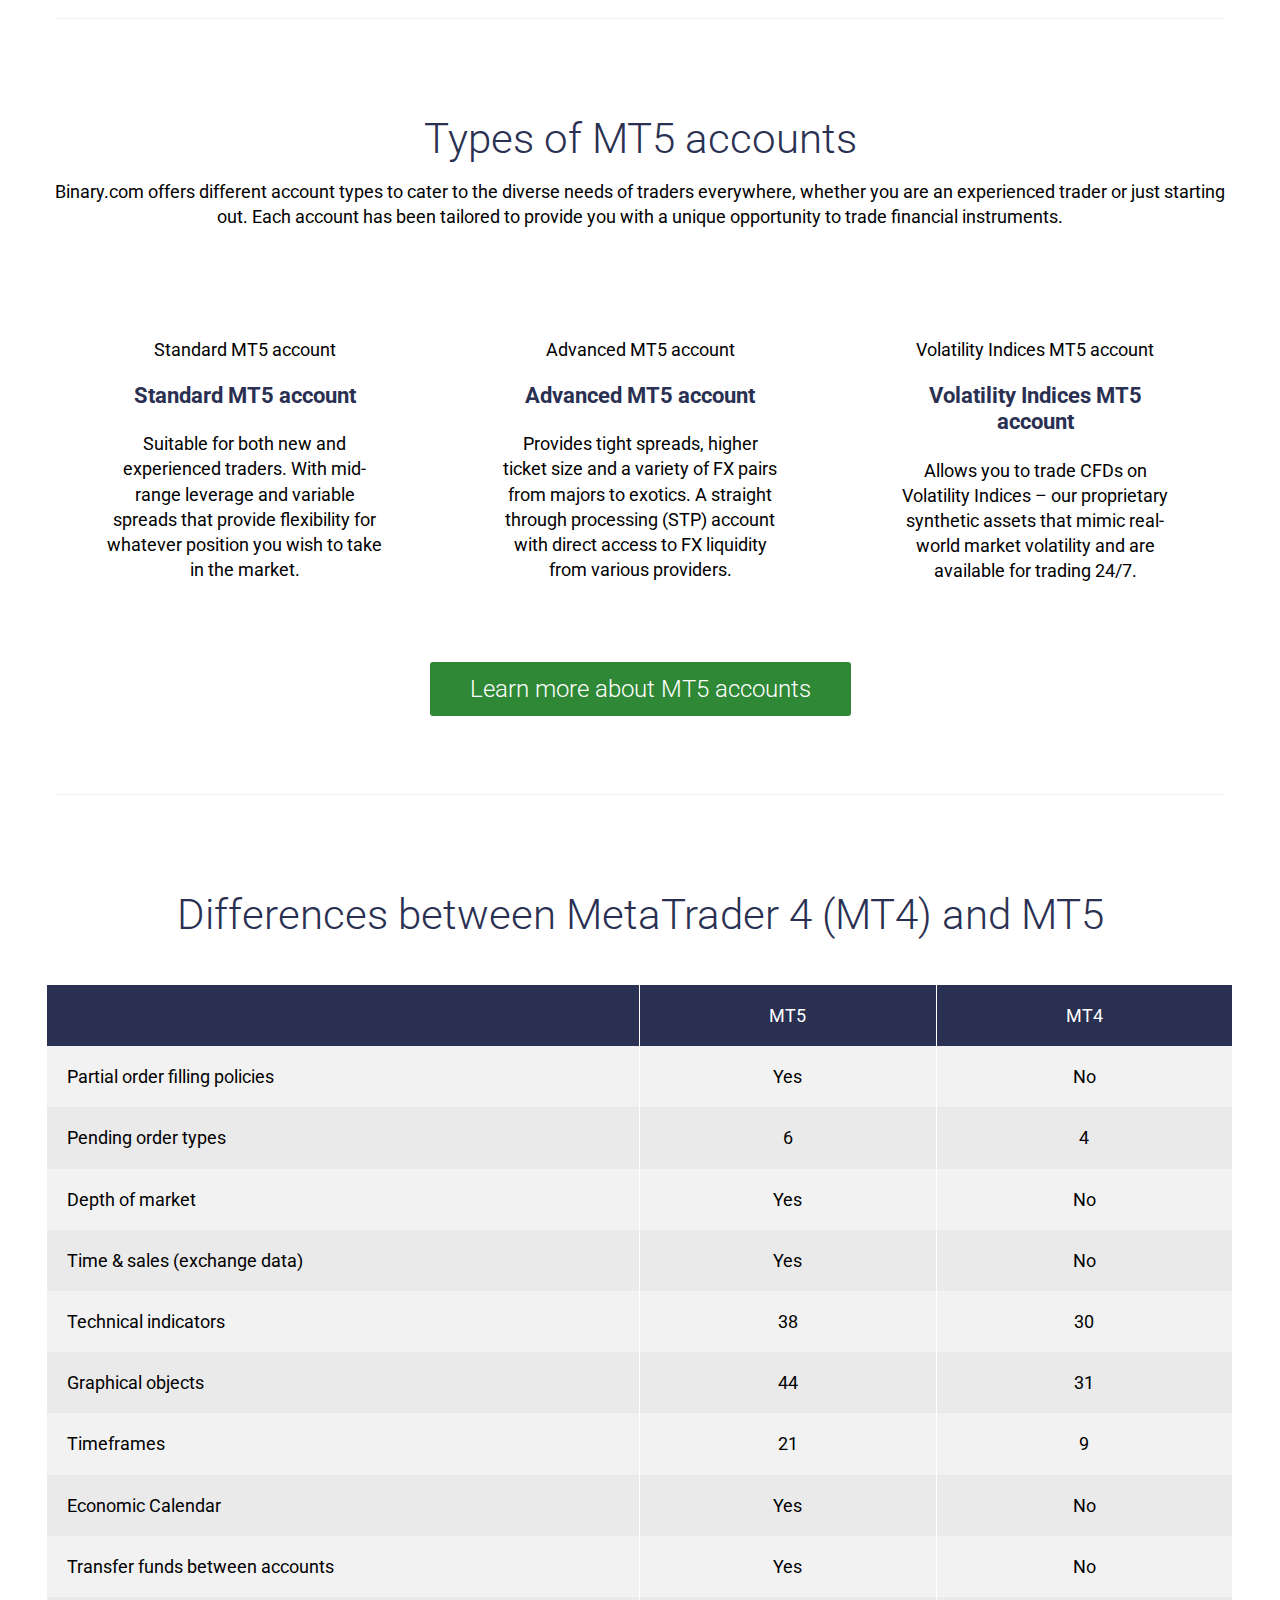
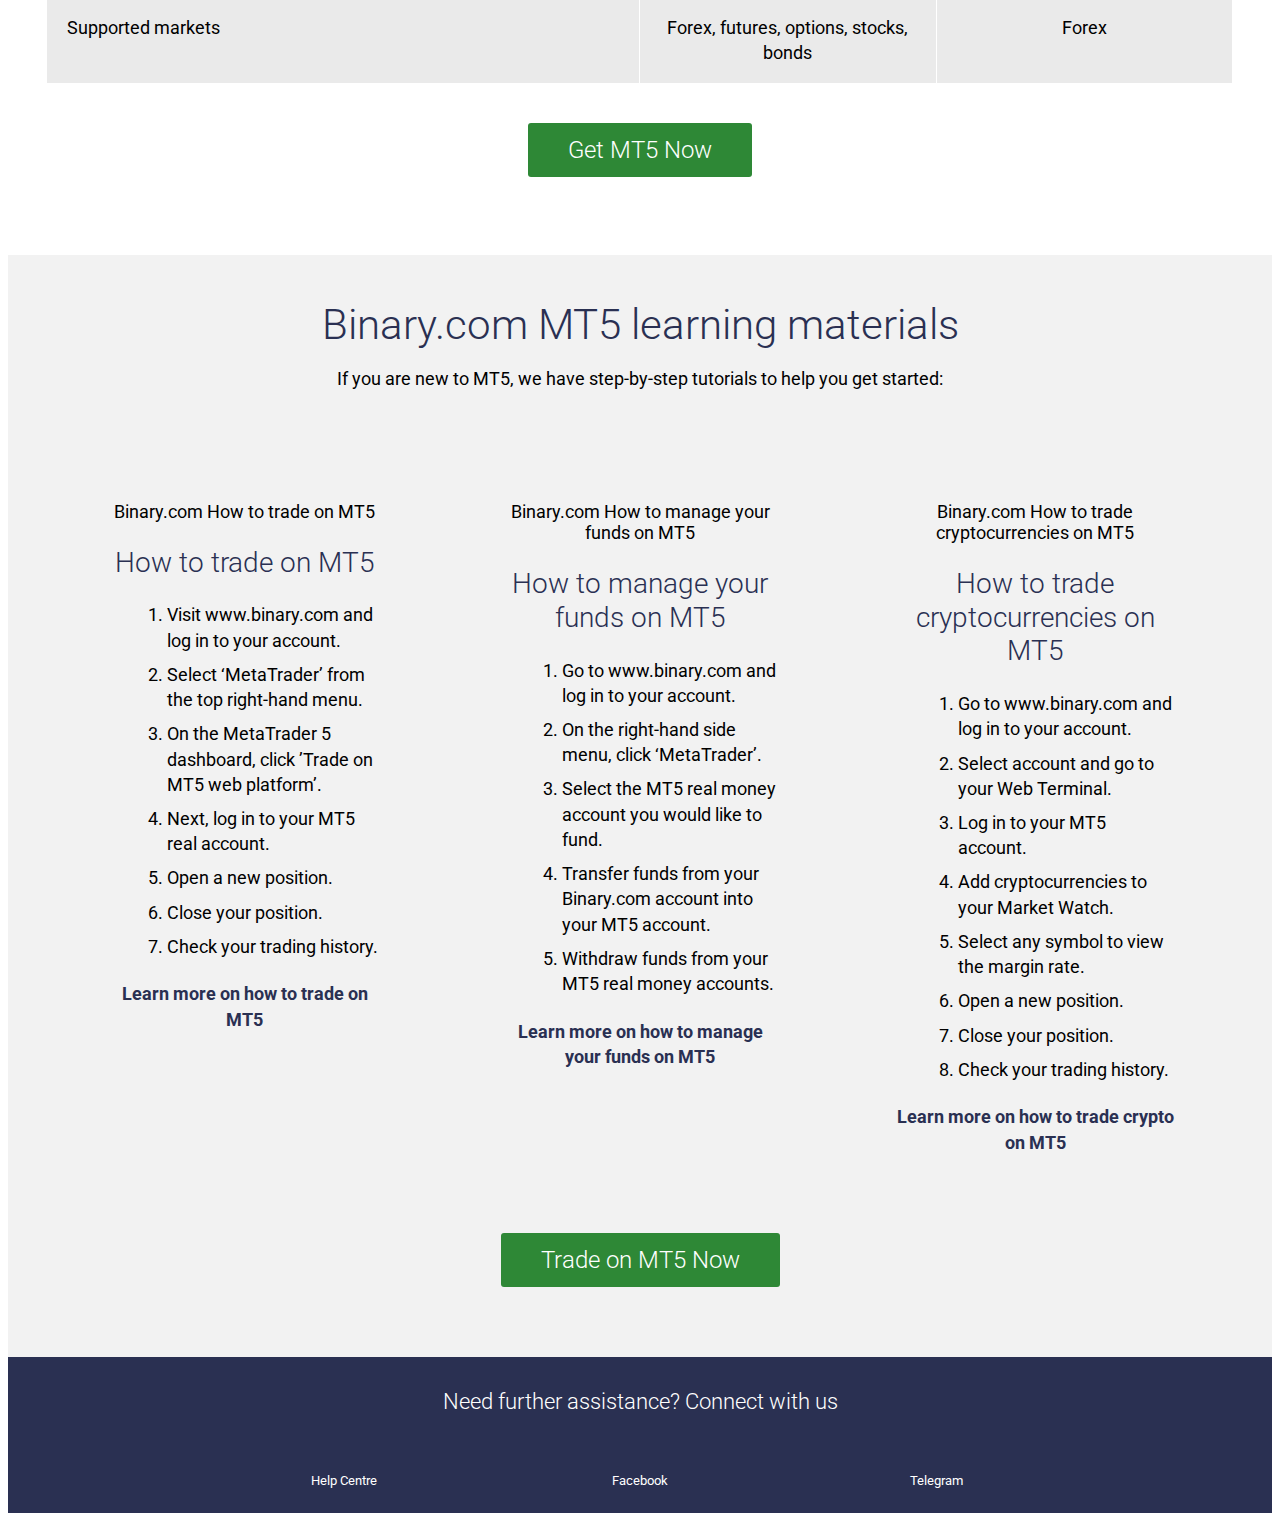
==== commit 060f449f: "Merge pull request #42 from sashcy/gh-pages" ====
--- a/index.html
+++ b/index.html
@@ -1,4 +1,4 @@
-<!doctype html><html amp lang="en"><head><meta charset="utf-8"><title>Binaryfx.me | Trade Forex and CFDs with MetaTrader 5 (MT5)</title><link rel="icon" href="https://binaryfx.me/assets/images/binary-icon.png" sizes="57x57"><meta name="description" content="Use MT5 for free to trade FX and CFDs. Learn to trade like a pro on a trusted platform with a popular trading software."><link rel="canonical" href="https://binaryfx.me"><meta property="og:title" content="Binaryfx.me | Trade Forex and CFDs with MetaTrader 5 (MT5)"><meta property="og:type" content="website"><meta property="og:description" content="Use MT5 for free to trade FX and CFDs. Learn to trade like a pro on a trusted platform with a popular trading software."><meta property="og:url" content="https://binaryfx.me"><meta property="og:image" content="https://binaryfx.me/assets/images/smart-trader-lg.png"><meta name="viewport" content="width=device-width,minimum-scale=1,initial-scale=1"><link rel="preconnect" href="https://www.youtube.com"><link rel="preconnect" href="https://www.googletagmanager.com"><link rel="preload" as="script" href="https://cdn.ampproject.org/v0.js"><link rel="preload" as="script" href="https://cdn.ampproject.org/v0/amp-dynamic-css-classes-0.1.js"><link rel="preload" href="assets/images/header-img-min.jpg" as="image"><link rel="preconnect dns-prefetch" href="https://fonts.gstatic.com/" crossorigin><script async src="https://cdn.ampproject.org/v0.js"></script><script async custom-element="amp-dynamic-css-classes" src="https://cdn.ampproject.org/v0/amp-dynamic-css-classes-0.1.js"></script><script async custom-element="amp-analytics" src="https://cdn.ampproject.org/v0/amp-analytics-0.1.js"></script><link href="https://fonts.googleapis.com/css?family=Roboto:300,400" rel="stylesheet"><script async custom-element="amp-youtube" src="https://cdn.ampproject.org/v0/amp-youtube-0.1.js"></script><script async custom-element="amp-position-observer" src="https://cdn.ampproject.org/v0/amp-position-observer-0.1.js"></script><script async custom-element="amp-animation" src="https://cdn.ampproject.org/v0/amp-animation-0.1.js"></script><style amp-custom>.content{padding:0 15px;margin-left:auto;margin-right:auto;max-width:1200px}.content-sm{padding:0 15px;margin-left:auto;margin-right:auto;max-width:1000px}.content-fluid{margin-left:auto;margin-right:auto;max-width:100%}.grid{-webkit-box-sizing:border-box;box-sizing:border-box;display:-ms-flexbox;display:-webkit-box;display:flex;-ms-flex:0 1 auto;-webkit-box-flex:0;flex:0 1 auto;-ms-flex-direction:row;-webkit-box-orient:horizontal;-webkit-box-direction:normal;flex-direction:row;-ms-flex-wrap:wrap;flex-wrap:wrap;margin:0 -8px 0 -8px}.grid.grid-nogutter{margin:0}.grid.grid-nogutter>.col{padding:0}.col{-webkit-box-sizing:border-box;box-sizing:border-box;-ms-flex:0 0 auto;flex:0 0 auto;-ms-flex-positive:1;-webkit-box-flex:1;flex-grow:1;-ms-flex-preferred-size:0;flex-basis:0;max-width:100%;min-width:0;padding:0 8px 0 8px}.col-align-top{-webkit-align-self:flex-start;-ms-flex-item-align:start;align-self:flex-start}.col-align-bottom{-ms-flex-item-align:end;align-self:flex-end}.col-align-middle{-webkit-align-self:center;-ms-flex-item-align:center;align-self:center}.col-top{-webkit-box-pack:start;-ms-flex-pack:start;justify-content:flex-start;-webkit-box-orient:vertical;-webkit-box-direction:normal;-ms-flex-direction:column;flex-direction:column;display:-webkit-box;display:-ms-flexbox;display:flex}.col-bottom{-webkit-box-pack:end;-ms-flex-pack:end;justify-content:flex-end;-webkit-box-orient:vertical;-webkit-box-direction:normal;-ms-flex-direction:column;flex-direction:column;display:-webkit-box;display:-ms-flexbox;display:flex}.col-middle{display:-webkit-box;display:-ms-flexbox;display:flex;-webkit-box-pack:center;-ms-flex-pack:center;justify-content:center;-webkit-box-orient:vertical;-webkit-box-direction:normal;-ms-flex-direction:column;flex-direction:column}.grid-start{-webkit-box-pack:start;-ms-flex-pack:start;justify-content:flex-start}.grid-center{-webkit-box-pack:center;-ms-flex-pack:center;justify-content:center}.grid-end{-webkit-box-pack:end;-ms-flex-pack:end;justify-content:flex-end}.grid-around{-ms-flex-pack:distribute;justify-content:space-around}.grid-between{-webkit-box-pack:justify;-ms-flex-pack:justify;justify-content:space-between}.col-first{-webkit-box-ordinal-group:0;-ms-flex-order:-1;order:-1}.col-last{-webkit-box-ordinal-group:2;-ms-flex-order:1;order:1}.grid-reverse{-webkit-box-orient:horizontal;-webkit-box-direction:reverse;-ms-flex-direction:row-reverse;flex-direction:row-reverse}.col-fixed{-webkit-box-flex:initial;-ms-flex:initial;flex:initial}.col-grow-2{-webkit-box-flex:2;-ms-flex-positive:2;flex-grow:2}.col-grow-3{-webkit-box-flex:3;-ms-flex-positive:3;flex-grow:3}.col-grow-4{-webkit-box-flex:4;-ms-flex-positive:4;flex-grow:4}.col-grow-5{-webkit-box-flex:5;-ms-flex-positive:5;flex-grow:5}.col-grow-6{-webkit-box-flex:6;-ms-flex-positive:6;flex-grow:6}.col-grow-7{-webkit-box-flex:7;-ms-flex-positive:7;flex-grow:7}.col-grow-8{-webkit-box-flex:8;-ms-flex-positive:8;flex-grow:8}.col-grow-9{-webkit-box-flex:9;-ms-flex-positive:9;flex-grow:9}.col-grow-10{-webkit-box-flex:10;-ms-flex-positive:10;flex-grow:10}.col-grow-11{-webkit-box-flex:11;-ms-flex-positive:11;flex-grow:11}.col-1{-ms-flex-preferred-size:8.3333333333%;flex-basis:8.3333333333%;max-width:8.3333333333%}.col-2{-ms-flex-preferred-size:16.6666666667%;flex-basis:16.6666666667%;max-width:16.6666666667%}.col-3{-ms-flex-preferred-size:25%;flex-basis:25%;max-width:25%}.col-4{-ms-flex-preferred-size:33.3333333333%;flex-basis:33.3333333333%;max-width:33.3333333333%}.col-5{-ms-flex-preferred-size:41.6666666667%;flex-basis:41.6666666667%;max-width:41.6666666667%}.col-6{-ms-flex-preferred-size:50%;flex-basis:50%;max-width:50%}.col-7{-ms-flex-preferred-size:58.3333333333%;flex-basis:58.3333333333%;max-width:58.3333333333%}.col-8{-ms-flex-preferred-size:66.6666666667%;flex-basis:66.6666666667%;max-width:66.6666666667%}.col-9{-ms-flex-preferred-size:75%;flex-basis:75%;max-width:75%}.col-10{-ms-flex-preferred-size:83.3333333333%;flex-basis:83.3333333333%;max-width:83.3333333333%}.col-11{-ms-flex-preferred-size:91.6666666667%;flex-basis:91.6666666667%;max-width:91.6666666667%}.col-12{-ms-flex-preferred-size:100%;flex-basis:100%;max-width:100%}@media only screen and (max-width:480px){.col-sm{-webkit-box-flex:100%;-ms-flex:100%;flex:100%;max-width:100%}}@media only screen and (max-width:768px){.col-md{-webkit-box-flex:100%;-ms-flex:100%;flex:100%;max-width:100%}}@media only screen and (max-width:1024px){.col-lg{-webkit-box-flex:100%;-ms-flex:100%;flex:100%;max-width:100%}}@media only screen and (min-width:1680px){.content{padding:0 15px;margin-left:auto;margin-right:auto;max-width:1400px}}.row-margin{margin-top:16px}*{-webkit-box-sizing:border-box;box-sizing:border-box}a,blockquote,div,figcaption,h1,h2,h3,h4,h5,h6,li,ol,p,span,ul{font:inherit}body{-webkit-font-smoothing:antialiased;-webkit-text-size-adjust:none;font-family:roboto,sans-serif;font-size:18px;line-height:1.2;color:#000;font-weight:400}a,h1,h2,h3,h4,li,p,span{text-rendering:optimizeLegibility}a,a:visited{color:#2a3052;text-decoration:none;font-weight:700}a:active,a:hover,a:visited:active,a:visited:hover{text-decoration:underline}p{margin:1em 0;line-height:1.4em}.font-n{font-size:18px}.font-s{font-size:13px}.font-xs{font-size:10px}h1{font-size:36px;font-weight:300;color:#e98024}h1 a{color:#e98024}h1.dark{color:#2a3052}h1.dark a{color:#2a3052}h2{font-size:28px;color:#e98024;font-weight:300}h2 a{color:#2a3052}h2 em{text-decoration:underline}h2.center{text-align:center;margin:1.25em auto}h3{color:#2a3052;font-size:22px;font-weight:300}h3 a{color:#2a3052}h4{color:#000;font-size:18px}h4 a{color:#000}.button{text-decoration:none;text-align:center;line-height:100%;padding:10px 25px;font-weight:400;font-size:18px;border-radius:3px;overflow:visible;border:0;color:#fff;background:#2e8836;-webkit-transition:all .1s ease-in-out,-webkit-box-shadow 1s ease-in-out;transition:all .1s ease-in-out,-webkit-box-shadow 1s ease-in-out;transition:all .1s ease-in-out,box-shadow 1s ease-in-out;transition:all .1s ease-in-out,box-shadow 1s ease-in-out,-webkit-box-shadow 1s ease-in-out;display:-webkit-inline-box;display:-ms-inline-flexbox;display:inline-flex;-webkit-box-align:center;-ms-flex-align:center;align-items:center;-webkit-box-pack:center;-ms-flex-pack:center;justify-content:center;word-break:break-word;-webkit-align-items:center;-webkit-justify-content:center}.button:active,.button:hover{background-color:#14602b;text-decoration:none}.button:visited{color:#fff}.button-secondary{text-decoration:none;text-align:center;line-height:100%;padding:10px 25px;font-weight:400;font-size:18px;border-radius:3px;overflow:visible;border:0;color:#000;background:#f2f2f2;-webkit-transition:all .3s ease-in-out,-webkit-box-shadow 2s ease-in-out;transition:all .3s ease-in-out,-webkit-box-shadow 2s ease-in-out;transition:all .3s ease-in-out,box-shadow 2s ease-in-out;transition:all .3s ease-in-out,box-shadow 2s ease-in-out,-webkit-box-shadow 2s ease-in-out;display:-webkit-inline-box;display:-ms-inline-flexbox;display:inline-flex;-webkit-box-align:center;-ms-flex-align:center;align-items:center;-webkit-box-pack:center;-ms-flex-pack:center;justify-content:center;word-break:break-word;-webkit-align-items:center;-webkit-justify-content:center}.button-secondary:hover{text-decoration:none;background:#dedede}.primary-color{color:#2a3052}.primary-bg-color{background-color:#2a3052}.secondary-color{color:#e98024}.secondary-bg-color{background-color:#e98024}.primary-color-dark{color:#15212d}.primary-bg-color-dark{background-color:#15212d}.white-bg-color{background-color:#fff}.content-inverse-color,.content-inverse-color:visited{color:#fff}.fill-bg-color{background-color:#f2f2f2}.border-color{border-color:#dedede}ol,ul{list-style:none}ol li,ul li{line-height:1.4em;margin:.5em 0 0}ol li ol,ol li ul,ul li ol,ul li ul{margin:.8em 0 0 1em}ol,ul.bullet{margin:1.25em 0 1.25em 1.25em}ul.bullet>li{list-style-image:svg-url('<svg width="18px" height="18px" xmlns="http://www.w3.org/2000/svg" viewBox="0 0 18 18"><path fill="#e98024" d="M12,17.5A5.5,5.5,0,1,1,17.5,12,5.507,5.507,0,0,1,12,17.5Zm0-9A3.5,3.5,0,1,0,15.5,12,3.5,3.5,0,0,0,12,8.5Z"/></svg>')}ol li{list-style-type:decimal;list-style-image:none}ul.checked>li{min-height:24px;padding-left:35px;background:svg-url('<svg width="24px" height="24px" xmlns="http://www.w3.org/2000/svg" viewBox="0 0 24 24"><polygon fill="#e98024" points="8.308 22.298 .399 14.39 3.934 10.854 8.308 15.228 20.066 3.47 23.601 7.005 8.308 22.298"/></svg>') no-repeat}table{border-collapse:collapse;font-size:.9em;line-height:1.5em;width:100%}table .even{background-color:#fff}table *{font-size:1em}table th,table thead{line-height:1.1em;font-weight:700;padding:3px 8px;background:#f2f2f2;border-bottom:1px solid #f2f2f2;vertical-align:middle}table th#pf-bet-details,table thead#pf-bet-details{text-align:left}table th.total,table thead.total{background:0 0}table th.num,table thead.num{font-weight:700}table td{vertical-align:top;border-width:0 1px;padding:4px;border-bottom:3px solid #f2f2f2}table td.num{text-align:center}table td.text{text-align:center;vertical-align:middle}table td.tip{text-align:left}.separator-line-thin-gray{height:1px;background-color:#f2f2f2}.section{padding:60px 0}.section-sm{padding:30px 0}.section-xs{padding:10px 0}.button-xl{padding:15px 45px}.center-text{text-align:center}.text-right{text-align:right}.s-box{background-color:#eee}.c-box{background-color:#dedede;border:1px solid #ccc;text-align:center;padding:20px}.h-150{height:150px}.topbar{position:absolute;padding:15px 0;top:10px;left:0;width:100%;z-index:9;background:0 0}.header{display:-webkit-box;display:-ms-flexbox;display:flex;min-height:100vh;padding:20px;padding-top:160px;-webkit-box-pack:center;-ms-flex-pack:center;justify-content:center;-webkit-box-align:center;-ms-flex-align:center;align-items:center;background:-webkit-gradient(linear,left top,left bottom,from(#2a3052),to(rgba(42,48,82,.6))),url(/assets/images/header-img-min.jpg) no-repeat;background:linear-gradient(#2a3052,rgba(42,48,82,.6)),url(/assets/images/header-img-min.jpg) no-repeat;background-size:cover;background-position:center}.logo{margin-top:15px}.language{text-align:right;margin-top:0}.language a{margin-left:5px}.language a:hover{text-decoration:none;color:#ccc}.nav{margin-top:10px;text-align:right;margin-right:-10px}.nav a{color:#fff;font-weight:400;padding:5px 10px;line-height:36px;cursor:pointer}.nav a:hover{text-decoration:none;color:#ccc}.ft-icon{font-family:Roboto,sans-serif;font-weight:400;font-size:40px;color:#e98024;margin:0;margin-top:40px;letter-spacing:-1px}.button-xl{font-size:24px;font-weight:300;padding:15px 40px}.cta{margin-top:60px}.section-title{margin-bottom:45px;font-size:42px}.section-subtitle{margin-top:-30px;margin-bottom:90px;font-size:18px;font-weight:400;color:#000}.video{width:800px;max-width:100%;margin-top:0;margin-left:auto;margin-right:auto}.step{font-family:Roboto,sans-serif;font-weight:400;font-size:18px;line-height:40px;background-color:#e98024;color:#fff;margin-top:-20px;padding:0;border-radius:50%;width:40px;height:40px;margin-left:auto;margin-right:auto}.title-2xl{font-weight:300;font-size:52px;line-height:64px;margin:0}.title-xl{font-weight:300;font-size:48px;line-height:54px;margin:0}.title-md{font-weight:300;font-size:36px;margin:0}.h2-xl{font-weight:300;font-size:36px}.col-title{font-weight:700}.default-title{background-color:#fff;color:#2a3052;padding:20px;font-weight:700}.center-text{text-align:center}.text-left{text-align:left}.bottom-md{margin-bottom:30px}.bottom-xl{margin-bottom:60px}.divider-md{height:30px}.top-border{border-top:1px solid #f2f2f2}.mt-20{margin-top:20px}.mt-40{margin-top:40px}.ft-bold{font-weight:700}.uppercase{text-transform:uppercase}.spacing-1{letter-spacing:1px}.img-col{max-width:200px}.col-ico{margin:20px 0}.col-label{text-align:left;padding-left:20px}.dark-grey-bg{background:#eaeaea}.right-white-border{border-right:1px solid #fff}.scrollToTop{color:#fff;font-size:1.4em;-webkit-box-shadow:0 1px 1.5px 0 rgba(0,0,0,.12),0 1px 1px 0 rgba(0,0,0,.24);box-shadow:0 1px 1.5px 0 rgba(0,0,0,.12),0 1px 1px 0 rgba(0,0,0,.24);width:50px;height:50px;border-radius:100px;border:none;outline:0;background:#e98024;z-index:9999;bottom:10px;right:10px;position:fixed;opacity:0;visibility:hidden;padding-top:7px;cursor:pointer}#marker{position:absolute;top:100px;width:0;height:0}@media screen and (max-width:1024px){.lg-center{text-align:center}.logo{margin-left:auto;margin-right:auto;margin-top:25px;text-align:center}.language{text-align:center;margin-top:25px}.nav{text-align:center}.header-content{margin-top:100px}}@media screen and (max-width:992px){.md-center{text-align:center}.md-v-pading-sm{padding:20px}.col-step{margin:20px 0}.top-border{border:none}.md-hide{display:none}}@media screen and (max-width:520px){.button,.button-secondary{display:block;margin:5px}.title-2xl,.title-xl{font-size:36px;line-height:36px;margin-top:30px}.img-col{max-width:50%;margin-top:20px;margin-bottom:20px;margin-left:auto;margin-right:auto}}</style><script type="application/ld+json">{
+<!doctype html><html amp lang="en"><head><meta charset="utf-8"><title>Binaryfx.me | Trade Forex and CFDs with MetaTrader 5 (MT5)</title><link rel="icon" href="https://binaryfx.me/assets/images/binary-icon.png" sizes="57x57"><meta name="description" content="Use MT5 for free to trade FX and CFDs. Learn to trade like a pro on a trusted platform with a popular trading software."><link rel="canonical" href="https://binaryfx.me"><meta property="og:title" content="Binaryfx.me | Trade Forex and CFDs with MetaTrader 5 (MT5)"><meta property="og:type" content="website"><meta property="og:description" content="Use MT5 for free to trade FX and CFDs. Learn to trade like a pro on a trusted platform with a popular trading software."><meta property="og:url" content="https://binaryfx.me"><meta property="og:image" content="https://binaryfx.me/assets/images/smart-trader-lg.png"><meta name="viewport" content="width=device-width,minimum-scale=1,initial-scale=1"><link rel="preconnect" href="https://www.youtube.com"><link rel="preconnect" href="https://www.googletagmanager.com"><link rel="preload" as="script" href="https://cdn.ampproject.org/v0.js"><link rel="preload" as="script" href="https://cdn.ampproject.org/v0/amp-dynamic-css-classes-0.1.js"><link rel="preload" href="assets/images/header-img-min.jpg" as="image"><link rel="preconnect dns-prefetch" href="https://fonts.gstatic.com/" crossorigin><script async src="https://cdn.ampproject.org/v0.js"></script><script async custom-element="amp-dynamic-css-classes" src="https://cdn.ampproject.org/v0/amp-dynamic-css-classes-0.1.js"></script><script async custom-element="amp-analytics" src="https://cdn.ampproject.org/v0/amp-analytics-0.1.js"></script><link href="https://fonts.googleapis.com/css?family=Roboto:300,400" rel="stylesheet"><script async custom-element="amp-youtube" src="https://cdn.ampproject.org/v0/amp-youtube-0.1.js"></script><script async custom-element="amp-position-observer" src="https://cdn.ampproject.org/v0/amp-position-observer-0.1.js"></script><script async custom-element="amp-animation" src="https://cdn.ampproject.org/v0/amp-animation-0.1.js"></script><style amp-custom>.content{padding:0 15px;margin-left:auto;margin-right:auto;max-width:1200px}.content-sm{padding:0 15px;margin-left:auto;margin-right:auto;max-width:1000px}.content-fluid{margin-left:auto;margin-right:auto;max-width:100%}.grid{-webkit-box-sizing:border-box;box-sizing:border-box;display:-ms-flexbox;display:-webkit-box;display:flex;-ms-flex:0 1 auto;-webkit-box-flex:0;flex:0 1 auto;-ms-flex-direction:row;-webkit-box-orient:horizontal;-webkit-box-direction:normal;flex-direction:row;-ms-flex-wrap:wrap;flex-wrap:wrap;margin:0 -8px 0 -8px}.grid.grid-nogutter{margin:0}.grid.grid-nogutter>.col{padding:0}.col{-webkit-box-sizing:border-box;box-sizing:border-box;-ms-flex:0 0 auto;flex:0 0 auto;-ms-flex-positive:1;-webkit-box-flex:1;flex-grow:1;-ms-flex-preferred-size:0;flex-basis:0;max-width:100%;min-width:0;padding:0 8px 0 8px}.col-align-top{-webkit-align-self:flex-start;-ms-flex-item-align:start;align-self:flex-start}.col-align-bottom{-ms-flex-item-align:end;align-self:flex-end}.col-align-middle{-webkit-align-self:center;-ms-flex-item-align:center;align-self:center}.col-top{-webkit-box-pack:start;-ms-flex-pack:start;justify-content:flex-start;-webkit-box-orient:vertical;-webkit-box-direction:normal;-ms-flex-direction:column;flex-direction:column;display:-webkit-box;display:-ms-flexbox;display:flex}.col-bottom{-webkit-box-pack:end;-ms-flex-pack:end;justify-content:flex-end;-webkit-box-orient:vertical;-webkit-box-direction:normal;-ms-flex-direction:column;flex-direction:column;display:-webkit-box;display:-ms-flexbox;display:flex}.col-middle{display:-webkit-box;display:-ms-flexbox;display:flex;-webkit-box-pack:center;-ms-flex-pack:center;justify-content:center;-webkit-box-orient:vertical;-webkit-box-direction:normal;-ms-flex-direction:column;flex-direction:column}.grid-start{-webkit-box-pack:start;-ms-flex-pack:start;justify-content:flex-start}.grid-center{-webkit-box-pack:center;-ms-flex-pack:center;justify-content:center}.grid-end{-webkit-box-pack:end;-ms-flex-pack:end;justify-content:flex-end}.grid-around{-ms-flex-pack:distribute;justify-content:space-around}.grid-between{-webkit-box-pack:justify;-ms-flex-pack:justify;justify-content:space-between}.col-first{-webkit-box-ordinal-group:0;-ms-flex-order:-1;order:-1}.col-last{-webkit-box-ordinal-group:2;-ms-flex-order:1;order:1}.grid-reverse{-webkit-box-orient:horizontal;-webkit-box-direction:reverse;-ms-flex-direction:row-reverse;flex-direction:row-reverse}.col-fixed{-webkit-box-flex:initial;-ms-flex:initial;flex:initial}.col-grow-2{-webkit-box-flex:2;-ms-flex-positive:2;flex-grow:2}.col-grow-3{-webkit-box-flex:3;-ms-flex-positive:3;flex-grow:3}.col-grow-4{-webkit-box-flex:4;-ms-flex-positive:4;flex-grow:4}.col-grow-5{-webkit-box-flex:5;-ms-flex-positive:5;flex-grow:5}.col-grow-6{-webkit-box-flex:6;-ms-flex-positive:6;flex-grow:6}.col-grow-7{-webkit-box-flex:7;-ms-flex-positive:7;flex-grow:7}.col-grow-8{-webkit-box-flex:8;-ms-flex-positive:8;flex-grow:8}.col-grow-9{-webkit-box-flex:9;-ms-flex-positive:9;flex-grow:9}.col-grow-10{-webkit-box-flex:10;-ms-flex-positive:10;flex-grow:10}.col-grow-11{-webkit-box-flex:11;-ms-flex-positive:11;flex-grow:11}.col-1{-ms-flex-preferred-size:8.3333333333%;flex-basis:8.3333333333%;max-width:8.3333333333%}.col-2{-ms-flex-preferred-size:16.6666666667%;flex-basis:16.6666666667%;max-width:16.6666666667%}.col-3{-ms-flex-preferred-size:25%;flex-basis:25%;max-width:25%}.col-4{-ms-flex-preferred-size:33.3333333333%;flex-basis:33.3333333333%;max-width:33.3333333333%}.col-5{-ms-flex-preferred-size:41.6666666667%;flex-basis:41.6666666667%;max-width:41.6666666667%}.col-6{-ms-flex-preferred-size:50%;flex-basis:50%;max-width:50%}.col-7{-ms-flex-preferred-size:58.3333333333%;flex-basis:58.3333333333%;max-width:58.3333333333%}.col-8{-ms-flex-preferred-size:66.6666666667%;flex-basis:66.6666666667%;max-width:66.6666666667%}.col-9{-ms-flex-preferred-size:75%;flex-basis:75%;max-width:75%}.col-10{-ms-flex-preferred-size:83.3333333333%;flex-basis:83.3333333333%;max-width:83.3333333333%}.col-11{-ms-flex-preferred-size:91.6666666667%;flex-basis:91.6666666667%;max-width:91.6666666667%}.col-12{-ms-flex-preferred-size:100%;flex-basis:100%;max-width:100%}@media only screen and (max-width:480px){.col-sm{-webkit-box-flex:100%;-ms-flex:100%;flex:100%;max-width:100%}}@media only screen and (max-width:768px){.col-md{-webkit-box-flex:100%;-ms-flex:100%;flex:100%;max-width:100%}}@media only screen and (max-width:1024px){.col-lg{-webkit-box-flex:100%;-ms-flex:100%;flex:100%;max-width:100%}}@media only screen and (min-width:1680px){.content{padding:0 15px;margin-left:auto;margin-right:auto;max-width:1400px}}.row-margin{margin-top:16px}*{-webkit-box-sizing:border-box;box-sizing:border-box}a,blockquote,div,figcaption,h1,h2,h3,h4,h5,h6,li,ol,p,span,ul{font:inherit}body{-webkit-font-smoothing:antialiased;-webkit-text-size-adjust:none;font-family:roboto,sans-serif;font-size:18px;line-height:1.2;color:#000;font-weight:400}a,h1,h2,h3,h4,li,p,span{text-rendering:optimizeLegibility}a,a:visited{color:#2a3052;text-decoration:none;font-weight:700}a:active,a:hover,a:visited:active,a:visited:hover{text-decoration:underline}p{margin:1em 0;line-height:1.4em}.font-n{font-size:18px}.font-s{font-size:13px}.font-xs{font-size:10px}h1{font-size:36px;font-weight:300;color:#e98024}h1 a{color:#e98024}h1.dark{color:#2a3052}h1.dark a{color:#2a3052}h2{font-size:28px;color:#e98024;font-weight:300}h2 a{color:#2a3052}h2 em{text-decoration:underline}h2.center{text-align:center;margin:1.25em auto}h3{color:#2a3052;font-size:22px;font-weight:300}h3 a{color:#2a3052}h4{color:#000;font-size:18px}h4 a{color:#000}.button{text-decoration:none;text-align:center;line-height:100%;padding:10px 25px;font-weight:400;font-size:18px;border-radius:3px;overflow:visible;border:0;color:#fff;background:#2e8836;-webkit-transition:all .1s ease-in-out,-webkit-box-shadow 1s ease-in-out;transition:all .1s ease-in-out,-webkit-box-shadow 1s ease-in-out;transition:all .1s ease-in-out,box-shadow 1s ease-in-out;transition:all .1s ease-in-out,box-shadow 1s ease-in-out,-webkit-box-shadow 1s ease-in-out;display:-webkit-inline-box;display:-ms-inline-flexbox;display:inline-flex;-webkit-box-align:center;-ms-flex-align:center;align-items:center;-webkit-box-pack:center;-ms-flex-pack:center;justify-content:center;word-break:break-word;-webkit-align-items:center;-webkit-justify-content:center}.button:active,.button:hover{background-color:#14602b;text-decoration:none}.button:visited{color:#fff}.button-secondary{text-decoration:none;text-align:center;line-height:100%;padding:10px 25px;font-weight:400;font-size:18px;border-radius:3px;overflow:visible;border:0;color:#000;background:#f2f2f2;-webkit-transition:all .3s ease-in-out,-webkit-box-shadow 2s ease-in-out;transition:all .3s ease-in-out,-webkit-box-shadow 2s ease-in-out;transition:all .3s ease-in-out,box-shadow 2s ease-in-out;transition:all .3s ease-in-out,box-shadow 2s ease-in-out,-webkit-box-shadow 2s ease-in-out;display:-webkit-inline-box;display:-ms-inline-flexbox;display:inline-flex;-webkit-box-align:center;-ms-flex-align:center;align-items:center;-webkit-box-pack:center;-ms-flex-pack:center;justify-content:center;word-break:break-word;-webkit-align-items:center;-webkit-justify-content:center}.button-secondary:hover{text-decoration:none;background:#dedede}.primary-color{color:#2a3052}.primary-bg-color{background-color:#2a3052}.secondary-color{color:#e98024}.secondary-bg-color{background-color:#e98024}.primary-color-dark{color:#15212d}.primary-bg-color-dark{background-color:#15212d}.white-bg-color{background-color:#fff}.content-inverse-color,.content-inverse-color:visited{color:#fff}.fill-bg-color{background-color:#f2f2f2}.border-color{border-color:#dedede}ol,ul{list-style:none}ol li,ul li{line-height:1.4em;margin:.5em 0 0}ol li ol,ol li ul,ul li ol,ul li ul{margin:.8em 0 0 1em}ol,ul.bullet{margin:1.25em 0 1.25em 1.25em}ul.bullet>li{list-style-image:svg-url('<svg width="18px" height="18px" xmlns="http://www.w3.org/2000/svg" viewBox="0 0 18 18"><path fill="#e98024" d="M12,17.5A5.5,5.5,0,1,1,17.5,12,5.507,5.507,0,0,1,12,17.5Zm0-9A3.5,3.5,0,1,0,15.5,12,3.5,3.5,0,0,0,12,8.5Z"/></svg>')}ol li{list-style-type:decimal;list-style-image:none}ul.checked>li{min-height:24px;padding-left:35px;background:svg-url('<svg width="24px" height="24px" xmlns="http://www.w3.org/2000/svg" viewBox="0 0 24 24"><polygon fill="#e98024" points="8.308 22.298 .399 14.39 3.934 10.854 8.308 15.228 20.066 3.47 23.601 7.005 8.308 22.298"/></svg>') no-repeat}table{border-collapse:collapse;font-size:.9em;line-height:1.5em;width:100%}table .even{background-color:#fff}table *{font-size:1em}table th,table thead{line-height:1.1em;font-weight:700;padding:3px 8px;background:#f2f2f2;border-bottom:1px solid #f2f2f2;vertical-align:middle}table th#pf-bet-details,table thead#pf-bet-details{text-align:left}table th.total,table thead.total{background:0 0}table th.num,table thead.num{font-weight:700}table td{vertical-align:top;border-width:0 1px;padding:4px;border-bottom:3px solid #f2f2f2}table td.num{text-align:center}table td.text{text-align:center;vertical-align:middle}table td.tip{text-align:left}.separator-line-thin-gray{height:1px;background-color:#f2f2f2}.section{padding:60px 0}.section-sm{padding:30px 0}.section-xs{padding:10px 0}.button-xl{padding:15px 45px}.center-text{text-align:center}.text-right{text-align:right}.s-box{background-color:#eee}.c-box{background-color:#dedede;border:1px solid #ccc;text-align:center;padding:20px}.h-150{height:150px}.topbar{position:absolute;padding:15px 0;top:10px;left:0;width:100%;z-index:9;background:0 0}.header{display:-webkit-box;display:-ms-flexbox;display:flex;min-height:100vh;padding:20px;padding-top:160px;-webkit-box-pack:center;-ms-flex-pack:center;justify-content:center;-webkit-box-align:center;-ms-flex-align:center;align-items:center;background:-webkit-gradient(linear,left top,left bottom,from(#2a3052),to(rgba(42,48,82,.6))),url(/assets/images/header-img-min.jpg) no-repeat;background:linear-gradient(#2a3052,rgba(42,48,82,.6)),url(/assets/images/header-img-min.jpg) no-repeat;background-size:cover;background-position:center}.logo{margin-top:15px}.language{text-align:right;margin-top:0}.language a{margin-left:5px}.language a:hover{text-decoration:none;color:#ccc}.nav{margin-top:10px;text-align:right;margin-right:-10px}.nav a{color:#fff;font-weight:400;padding:5px 10px;line-height:36px;cursor:pointer}.nav a:hover{text-decoration:none;color:#ccc}.ft-icon{font-family:Roboto,sans-serif;font-weight:400;font-size:40px;color:#e98024;margin:0;margin-top:40px;letter-spacing:-1px}.button-xl{font-size:24px;font-weight:300;padding:15px 40px}.cta{margin-top:60px}.section-title{margin-bottom:45px;font-size:42px}.section-subtitle{margin-top:-30px;margin-bottom:90px;font-size:18px;font-weight:400;color:#000}.video{width:800px;max-width:100%;margin-top:0;margin-left:auto;margin-right:auto}.step{font-family:Roboto,sans-serif;font-weight:400;font-size:18px;line-height:40px;background-color:#2a3052;color:#fff;margin-top:-20px;padding:0;border-radius:50%;width:40px;height:40px;margin-left:auto;margin-right:auto}.title-2xl{font-weight:300;font-size:52px;line-height:64px;margin:0}.title-xl{font-weight:300;font-size:48px;line-height:54px;margin:0}.title-md{font-weight:300;font-size:36px;margin:0}.h2-xl{font-weight:300;font-size:36px}.col-title{font-weight:700}.default-title{background-color:#fff;color:#2a3052;padding:20px;font-weight:700}.center-text{text-align:center}.text-left{text-align:left}.bottom-md{margin-bottom:30px}.bottom-xl{margin-bottom:60px}.divider-md{height:30px}.top-border{border-top:1px solid #f2f2f2}.mt-20{margin-top:20px}.mt-40{margin-top:40px}.ft-bold{font-weight:700}.uppercase{text-transform:uppercase}.spacing-1{letter-spacing:1px}.img-col{max-width:200px}.col-ico{margin:20px 0}.col-label{text-align:left;padding-left:20px}.dark-grey-bg{background:#eaeaea}.right-white-border{border-right:1px solid #fff}.scrollToTop{color:#fff;font-size:1.4em;-webkit-box-shadow:0 1px 1.5px 0 rgba(0,0,0,.12),0 1px 1px 0 rgba(0,0,0,.24);box-shadow:0 1px 1.5px 0 rgba(0,0,0,.12),0 1px 1px 0 rgba(0,0,0,.24);width:50px;height:50px;border-radius:100px;border:none;outline:0;background:#e98024;z-index:9999;bottom:10px;right:10px;position:fixed;opacity:0;visibility:hidden;padding-top:7px;cursor:pointer}#marker{position:absolute;top:100px;width:0;height:0}@media screen and (max-width:1024px){.lg-center{text-align:center}.logo{margin-left:auto;margin-right:auto;margin-top:25px;text-align:center}.language{text-align:center;margin-top:25px}.nav{text-align:center}.header-content{margin-top:100px}}@media screen and (max-width:992px){.md-center{text-align:center}.md-v-pading-sm{padding:20px}.col-step{margin:20px 0}.top-border{border:none}.md-hide{display:none}}@media screen and (max-width:520px){.button,.button-secondary{display:block;margin:5px}.title-2xl,.title-xl{font-size:36px;line-height:36px;margin-top:30px}.img-col{max-width:50%;margin-top:20px;margin-bottom:20px;margin-left:auto;margin-right:auto}}</style><script type="application/ld+json">{
         "@context": "http://schema.org",
         "@type": "NewsArticle",
         "mainEntityOfPage": {
@@ -57,4 +57,4 @@
                         ]
                     }
                     ]
-                }</script></amp-animation><div id="marker"><amp-position-observer on="enter:hideAnim.start; exit:showAnim.start" layout="nodisplay"></amp-position-observer></div><div id="top-page"></div><div class="header"><div class="topbar"><div class="content"><div class="grid"><div class="col col-3 col-lg"><div class="logo"><amp-img src="/assets/svg/binary_logo_light.svg" width="250" height="50" alt="Binary.com"><div fallback>Binary.com</div></amp-img></div></div><div class="col col-lg"><div class="language"><amp-img src="/assets/images/grid-world.png" width="16" height="16" alt="Indonesia"><div fallback>Binary.com</div></amp-img><a class="content-inverse-color" href="/id/">Indonesia</a></div><div class="nav"><a on="tap:what-is-mt5.scrollTo">What is MT5?</a> <a on="tap:mt5-account-signup.scrollTo">How to sign up?</a> <a on="tap:types-of-mt5-accounts.scrollTo">Types of MT5 accounts</a> <a on="tap:mt4-mt5.scrollTo">MT4 vs MT5</a> <a on="tap:learn-mt5.scrollTo">Learn MT5</a></div></div></div></div></div><div class="center-text header-content"><div class="content"><div class="grid grid-center"><div class="col col-10 col-lg"><h1 class="title-2xl content-inverse-color">Use MetaTrader 5 (MT5) to trade Forex, CFDs, and more across world markets</h1></div></div></div><div class="cta"><a class="button button-xl" href="https://www.binary.com/en/home.html?account_tabs=mt5&market_tabs=binary">Get Started Now</a></div></div></div><div id="what-is-mt5" class="section center-text"><div class="grid grid-center"><div class="col"><h2 class="section-title primary-color">What is MT5?</h2><div class="video"><amp-youtube width="560" title="Forex trading at a glance" height="315" layout="responsive" data-videoid="jwDjsXxjXPo"></amp-youtube></div></div></div></div><div class="section fill-bg-color center-text"><div class="content"><h2 class="primary-color title-md bottom-xl">For beginners and advanced traders alike, MetaTrader 5 (MT5) is a free state-of-the-art online trading software that offers you more possibilities to earn across world markets.</h2><div class="grid grid-center"><div class="col col-4 col-md col-ico"><amp-img src="/assets/svg/multi-markets.svg" width="80" height="80" alt="Multiple markets and products with MT5"><div fallback>Multiple markets and products with MT5</div></amp-img><h3 class="col-title">Multiple markets and products</h3><p>Trade Forex, cryptocurrencies, metals, CFDs Volatility Indices, and more.</p></div><div class="col col-1 col-md"></div><div class="col col-4 col-md col-ico"><amp-img src="/assets/svg/24-7.svg" width="80" height="80" alt="24/7 trading with MT5"><div fallback>24/7 trading with MT5</div></amp-img><h3 class="col-title">24/7 trading</h3><p>Volatility Indices are available for trading every day, even on weekends.</p></div></div><div class="divider-md md-hide"></div><div class="grid grid-center"><div class="col col-4 col-md col-ico"><amp-img src="/assets/svg/seamless.svg" width="90" height="90" alt="Seamless execution with MT5"><div fallback>Seamless execution with MT5</div></amp-img><h3 class="col-title">Seamless execution</h3><p>Enjoy hassle-free integration with your Binary.com account.</p></div><div class="col col-1 col-md"></div><div class="col col-4 col-md col-ico"><amp-img src="/assets/svg/free-state.svg" width="90" height="90" alt="MT5 - free trading software"><div fallback>MT5 - free trading software</div></amp-img><h3 class="col-title">Free state-of-the-art platform</h3><p>Experience the latest in trading technology for free with your Binary.com account.</p></div></div><p class="mt-40"><a class="button button-xl" href="https://www.binary.com/en/home.html?account_tabs=mt5&market_tabs=binary">Trade on MT5 now</a></p></div></div><div class="section center-text"><div class="content"><h2 class="primary-color title-md bottom-xl">Why choose the Binary.com MT5 platform</h2><div class="grid grid-center"><div class="col col-4 col-md col-ico"><amp-img src="/assets/svg/experience-trading.svg" width="80" height="80" alt="More possibilities to profit with MT5"><div fallback>More possibilities to profit with MT5</div></amp-img><p>If you have experience in trading, this free platform opens up more possibilities for you to profit from online trading.</p></div><div class="col col-1 col-md"></div><div class="col col-4 col-md col-ico"><amp-img src="/assets/svg/most-popular.svg" width="80" height="80" alt="MT5 is a popular trading software"><div fallback>MT5 is a popular trading software</div></amp-img><p>MT5 is among the most popular free trading software used by millions of traders around the world.</p></div></div><div class="divider-md md-hide"></div><div class="grid grid-center"><div class="col col-4 col-md col-ico"><amp-img src="/assets/svg/charts-news.svg" width="80" height="80" alt="Charts, news and analysis with MT5"><div fallback>Charts, news and analysis with MT5</div></amp-img><p>MT5 provides charts and financial news, enabling precise analysis and forecasting to help you get the edge you need.</p></div><div class="col col-1 col-md"></div><div class="col col-4 col-md col-ico"><amp-img src="/assets/svg/MQL5.svg" width="80" height="80" alt="More resources with MQL5 and MT5"><div fallback>More resources with MQL5 and MT5</div></amp-img><p>Be a part of the MQL5.community where you can download free resources. Trading robots, subscribe to Forex signals, discuss trading strategies, and more.</p></div></div></div></div><div class="content"><div class="section-row separator-line-thin-gray"></div></div><div id="mt5-account-signup" class="section center-text"><div class="content"><h2 class="section-title primary-color">How to sign up for an MT5 account</h2><h3 class="section-subtitle">Your MT5 account is optimised to work seamlessly with your Binary.com trading account.</h3><div class="divider-md md-hide"></div><div class="grid top-border"><div class="col col-md col-step"><p class="step">1</p><p class="col-title ft-bold">Create a Binary.com account</p></div><div class="col col-md col-step"><p class="step">2</p><p class="col-title ft-bold">Create an MT5 account</p></div><div class="col col-md col-step"><p class="step">3</p><p class="col-title ft-bold">Choose your preferred MT5 account type</p></div><div class="col col-md col-step"><p class="step">4</p><p class="col-title ft-bold">Start trading</p></div></div><p class="mt-40"><a class="button button-xl" href="https://www.binary.com/en/home.html?account_tabs=mt5&market_tabs=binary">Sign up for free now</a></p></div></div><div class="content"><div class="section-row separator-line-thin-gray"></div></div><div id="types-of-mt5-accounts" class="section center-text"><div class="content"><h2 class="section-title primary-color">Types of MT5 accounts</h2><p class="section-subtitle">Binary.com offers different account types to cater to the diverse needs of traders everywhere, whether you are an experienced trader or just starting out. Each account has been tailored to provide you with a unique opportunity to trade financial instruments.</p><div class="grid grid-center"><div class="col col-3 col-md col-ico"><amp-img src="/assets/svg/trade.svg" width="88" height="88" alt="Standard MT5 account"><div fallback>Standard MT5 account</div></amp-img><h3 class="col-title ft-bold">Standard MT5 account</h3><p>Suitable for both new and experienced traders. With mid-range leverage and variable spreads that provide flexibility for whatever position you wish to take in the market.</p></div><div class="col col-1 col-md"></div><div class="col col-3 col-md col-ico"><amp-img src="/assets/svg/trade.svg" width="88" height="88" alt="Advanced MT5 account"><div fallback>Advanced MT5 account</div></amp-img><h3 class="col-title ft-bold">Advanced MT5 account</h3><p>Provides tight spreads, higher ticket size and a variety of FX pairs from majors to exotics. A straight through processing (STP) account with direct access to FX liquidity from various providers.</p></div><div class="col col-1 col-md"></div><div class="col col-3 col-md col-ico"><amp-img src="/assets/svg/trade.svg" width="88" height="88" alt="Volatility Indices MT5 account"><div fallback>Volatility Indices MT5 account</div></amp-img><h3 class="col-title ft-bold">Volatility Indices MT5 account</h3><p>Allows you to trade CFDs on Volatility Indices – our proprietary synthetic assets that mimic real-world market volatility and are available for trading 24/7.</p></div></div><p class="mt-40"><a class="button button-xl" href="https://www.binary.com/en/metatrader/types-of-accounts.html">Learn more about MT5 accounts</a></p></div></div><div class="content"><div class="section-row separator-line-thin-gray"></div></div><div id="mt4-mt5" class="section center-text"><div class="content"><h2 class="section-title primary-color">Differences between MetaTrader 4 (MT4) and MT5</h2><div class="grid grid-center"><div class="col col-6 secondary-bg-color content-inverse-color right-white-border"></div><div class="col col-3 secondary-bg-color content-inverse-color right-white-border"><p>MT5</p></div><div class="col col-3 secondary-bg-color content-inverse-color right-white-border"><p>MT4</p></div></div><div class="grid grid-center"><div class="col col-6 fill-bg-color right-white-border col-label"><p>Partial order filling policies</p></div><div class="col col-3 fill-bg-color right-white-border"><p>Yes</p></div><div class="col col-3 fill-bg-color right-white-border"><p>No</p></div></div><div class="grid grid-center"><div class="col col-6 dark-grey-bg right-white-border col-label"><p>Pending order types</p></div><div class="col col-3 dark-grey-bg right-white-border"><p>6</p></div><div class="col col-3 dark-grey-bg right-white-border"><p>4</p></div></div><div class="grid grid-center"><div class="col col-6 fill-bg-color right-white-border col-label"><p>Depth of market</p></div><div class="col col-3 fill-bg-color right-white-border"><p>Yes</p></div><div class="col col-3 fill-bg-color right-white-border"><p>No</p></div></div><div class="grid grid-center"><div class="col col-6 dark-grey-bg right-white-border col-label"><p>Time & sales (exchange data)</p></div><div class="col col-3 dark-grey-bg right-white-border"><p>Yes</p></div><div class="col col-3 dark-grey-bg right-white-border"><p>No</p></div></div><div class="grid grid-center"><div class="col col-6 fill-bg-color right-white-border col-label"><p>Technical indicators</p></div><div class="col col-3 fill-bg-color right-white-border"><p>38</p></div><div class="col col-3 fill-bg-color right-white-border"><p>30</p></div></div><div class="grid grid-center"><div class="col col-6 dark-grey-bg right-white-border col-label"><p>Graphical objects</p></div><div class="col col-3 dark-grey-bg right-white-border"><p>44</p></div><div class="col col-3 dark-grey-bg right-white-border"><p>31</p></div></div><div class="grid grid-center"><div class="col col-6 fill-bg-color right-white-border col-label"><p>Timeframes</p></div><div class="col col-3 fill-bg-color right-white-border"><p>21</p></div><div class="col col-3 fill-bg-color right-white-border"><p>9</p></div></div><div class="grid grid-center"><div class="col col-6 dark-grey-bg right-white-border col-label"><p>Economic Calendar</p></div><div class="col col-3 dark-grey-bg right-white-border"><p>Yes</p></div><div class="col col-3 dark-grey-bg right-white-border"><p>No</p></div></div><div class="grid grid-center"><div class="col col-6 fill-bg-color right-white-border col-label"><p>Transfer funds between accounts</p></div><div class="col col-3 fill-bg-color right-white-border"><p>Yes</p></div><div class="col col-3 fill-bg-color right-white-border"><p>No</p></div></div><div class="grid grid-center"><div class="col col-6 dark-grey-bg right-white-border col-label"><p>Supported markets</p></div><div class="col col-3 dark-grey-bg right-white-border"><p>Forex, futures, options, stocks, bonds</p></div><div class="col col-3 dark-grey-bg right-white-border"><p>Forex</p></div></div><p class="mt-40"><a class="button button-xl" href="https://www.binary.com/en/home.html?account_tabs=mt5&market_tabs=binary">Get MT5 Now</a></p></div></div><div id="learn-mt5" class="section-xs fill-bg-color center-text"><div class="content"><h2 class="section-title primary-color">Binary.com MT5 learning materials</h2><p class="section-subtitle">If you are new to MT5, we have step-by-step tutorials to help you get started:</p><div class="grid grid-center"><div class="col col-3 col-md col-ico"><amp-img src="/assets/svg/trade.svg" width="80" height="80" alt="Binary.com How to trade on MT5"><div fallback>Binary.com How to trade on MT5</div></amp-img><h2>How to trade on MT5</h2><ol class="text-left"><li>Visit www.binary.com and log in to your account.</li><li>Select ‘MetaTrader’ from the top right-hand menu.</li><li>On the MetaTrader 5 dashboard, click ’Trade on MT5 web platform’.</li><li>Next, log in to your MT5 real account.</li><li>Open a new position.</li><li>Close your position.</li><li>Check your trading history.</li></ol><p><a href="https://marketing.binary.com/mt5/Binary.com_HowToTradeOnMT5.pdf">Learn more on how to trade on MT5</a></p></div><div class="col col-1 col-md"></div><div class="col col-3 col-md col-ico"><amp-img src="/assets/svg/funds.svg" width="80" height="80" alt="Binary.com How to manage your funds on MT5"><div fallback>Binary.com How to manage your funds on MT5</div></amp-img><h2>How to manage your funds on MT5</h2><ol class="text-left"><li>Go to www.binary.com and log in to your account.</li><li>On the right-hand side menu, click ‘MetaTrader’.</li><li>Select the MT5 real money account you would like to fund.</li><li>Transfer funds from your Binary.com account into your MT5 account.</li><li>Withdraw funds from your MT5 real money accounts.</li></ol><p><a href="https://marketing.binary.com/mt5/Binary.com_HowToManageFundsInMetaTrader5.pdf">Learn more on how to manage your funds on MT5</a></p></div><div class="col col-1 col-md"></div><div class="col col-3 col-md col-ico"><amp-img src="/assets/svg/crypto.svg" width="80" height="80" alt="Binary.com How to trade cryptocurrencies on MT5"><div fallback>Binary.com How to trade cryptocurrencies on MT5</div></amp-img><h2>How to trade cryptocurrencies on MT5</h2><ol class="text-left"><li>Go to www.binary.com and log in to your account.</li><li>Select account and go to your Web Terminal.</li><li>Log in to your MT5 account.</li><li>Add cryptocurrencies to your Market Watch.</li><li>Select any symbol to view the margin rate.</li><li>Open a new position.</li><li>Close your position.</li><li>Check your trading history.</li></ol><p><a href="https://marketing.binary.com/crypto/Binary.com_HowToTradeCryptocurrenciesOnMT5.pdf">Learn more on how to trade crypto on MT5</a></p></div></div><p class="mt-40 bottom-xl"><a class="button button-xl" href="https://www.binary.com/en/home.html?account_tabs=mt5&market_tabs=binary">Trade on MT5 Now</a></p></div></div><div class="section-xs primary-bg-color center-text"><div class="content"><h3 class="content-inverse-color">Need further assistance? Connect with us</h3><div class="grid grid-center"><div class="col col-3"><a href="https://www.binary.me/en/contact.html" title="Binary.com Help Centre"><amp-img src="/assets/svg/academy-icon.svg" width="50" height="50" alt="Binary.com Help Centre"><div fallback>Binary.com Help Centre</div></amp-img></a><p class="content-inverse-color font-s">Help Centre</p></div><div class="col col-3"><a href="https://www.facebook.com/binarydotcom" title="Binary.com on Facebook"><amp-img src="/assets/svg/fb-icon.svg" width="50" height="50" alt="Binary.com on Facebook" title="Binary.com on Facebook"><div fallback>Binary.com on Facebook</div></amp-img></a><p class="content-inverse-color font-s">Facebook</p></div><div class="col col-3"><a href="https://t.me/binarydotcom" title="Binary.com on Telegram"><amp-img src="/assets/svg/telegram-icon.svg" width="50" height="50" alt="Binary.com on Telegram"><div fallback>Binary.com on Telegram</div></amp-img></a><p class="content-inverse-color font-s">Telegram</p></div></div></div></div><button id="scrollToTopButton" on="tap:top-page.scrollTo(duration=200)" class="scrollToTop">⌃</button></body></html>+                }</script></amp-animation><div id="marker"><amp-position-observer on="enter:hideAnim.start; exit:showAnim.start" layout="nodisplay"></amp-position-observer></div><div id="top-page"></div><div class="header"><div class="topbar"><div class="content"><div class="grid"><div class="col col-3 col-lg"><div class="logo"><amp-img src="/assets/svg/binary_logo_light.svg" width="250" height="50" alt="Binary.com"><div fallback>Binary.com</div></amp-img></div></div><div class="col col-lg"><div class="language"><amp-img src="/assets/images/grid-world.png" width="16" height="16" alt="Indonesia"><div fallback>Binary.com</div></amp-img><a class="content-inverse-color" href="/id/">Indonesia</a></div><div class="nav"><a on="tap:what-is-mt5.scrollTo">What is MT5?</a> <a on="tap:mt5-account-signup.scrollTo">How to sign up?</a> <a on="tap:types-of-mt5-accounts.scrollTo">Types of MT5 accounts</a> <a on="tap:mt4-mt5.scrollTo">MT4 vs MT5</a> <a on="tap:learn-mt5.scrollTo">Learn MT5</a></div></div></div></div></div><div class="center-text header-content"><div class="content"><div class="grid grid-center"><div class="col col-10 col-lg"><h1 class="title-2xl content-inverse-color">Use MetaTrader 5 (MT5) to trade Forex, CFDs, and more across world markets</h1></div></div></div><div class="cta"><a class="button button-xl" href="https://www.binary.com/en/home.html?account_tabs=mt5&market_tabs=binary">Get Started Now</a></div></div></div><div id="what-is-mt5" class="section center-text"><div class="grid grid-center"><div class="col"><h2 class="section-title primary-color">What is MT5?</h2><div class="video"><amp-youtube width="560" title="Forex trading at a glance" height="315" layout="responsive" data-videoid="jwDjsXxjXPo"></amp-youtube></div></div></div></div><div class="section fill-bg-color center-text"><div class="content"><h2 class="primary-color title-md bottom-xl">For beginners and advanced traders alike, MetaTrader 5 (MT5) is a free state-of-the-art online trading software that offers you more possibilities to earn across world markets.</h2><div class="grid grid-center"><div class="col col-4 col-md col-ico"><amp-img src="/assets/svg/multi-markets.svg" width="80" height="80" alt="Multiple markets and products with MT5"><div fallback>Multiple markets and products with MT5</div></amp-img><h3 class="col-title">Multiple markets and products</h3><p>Trade Forex, cryptocurrencies, metals, CFDs Volatility Indices, and more.</p></div><div class="col col-1 col-md"></div><div class="col col-4 col-md col-ico"><amp-img src="/assets/svg/24-7.svg" width="80" height="80" alt="24/7 trading with MT5"><div fallback>24/7 trading with MT5</div></amp-img><h3 class="col-title">24/7 trading</h3><p>Volatility Indices are available for trading every day, even on weekends.</p></div></div><div class="divider-md md-hide"></div><div class="grid grid-center"><div class="col col-4 col-md col-ico"><amp-img src="/assets/svg/seamless.svg" width="90" height="90" alt="Seamless execution with MT5"><div fallback>Seamless execution with MT5</div></amp-img><h3 class="col-title">Seamless execution</h3><p>Enjoy hassle-free integration with your Binary.com account.</p></div><div class="col col-1 col-md"></div><div class="col col-4 col-md col-ico"><amp-img src="/assets/svg/free-state.svg" width="90" height="90" alt="MT5 - free trading software"><div fallback>MT5 - free trading software</div></amp-img><h3 class="col-title">Free state-of-the-art platform</h3><p>Experience the latest in trading technology for free with your Binary.com account.</p></div></div><p class="mt-40"><a class="button button-xl" href="https://www.binary.com/en/home.html?account_tabs=mt5&market_tabs=binary">Trade on MT5 now</a></p></div></div><div class="section center-text"><div class="content"><h2 class="primary-color title-md bottom-xl">Why choose the Binary.com MT5 platform</h2><div class="grid grid-center"><div class="col col-4 col-md col-ico"><amp-img src="/assets/svg/experience-trading.svg" width="80" height="80" alt="More possibilities to profit with MT5"><div fallback>More possibilities to profit with MT5</div></amp-img><p>If you have experience in trading, this free platform opens up more possibilities for you to profit from online trading.</p></div><div class="col col-1 col-md"></div><div class="col col-4 col-md col-ico"><amp-img src="/assets/svg/most-popular.svg" width="80" height="80" alt="MT5 is a popular trading software"><div fallback>MT5 is a popular trading software</div></amp-img><p>MT5 is among the most popular free trading software used by millions of traders around the world.</p></div></div><div class="divider-md md-hide"></div><div class="grid grid-center"><div class="col col-4 col-md col-ico"><amp-img src="/assets/svg/charts-news.svg" width="80" height="80" alt="Charts, news and analysis with MT5"><div fallback>Charts, news and analysis with MT5</div></amp-img><p>MT5 provides charts and financial news, enabling precise analysis and forecasting to help you get the edge you need.</p></div><div class="col col-1 col-md"></div><div class="col col-4 col-md col-ico"><amp-img src="/assets/svg/MQL5.svg" width="80" height="80" alt="More resources with MQL5 and MT5"><div fallback>More resources with MQL5 and MT5</div></amp-img><p>Be a part of the MQL5.community where you can download free resources. Trading robots, subscribe to Forex signals, discuss trading strategies, and more.</p></div></div></div></div><div class="content"><div class="section-row separator-line-thin-gray"></div></div><div id="mt5-account-signup" class="section center-text"><div class="content"><h2 class="section-title primary-color">How to sign up for an MT5 account</h2><h3 class="section-subtitle">Your MT5 account is optimised to work seamlessly with your Binary.com trading account.</h3><div class="divider-md md-hide"></div><div class="grid top-border"><div class="col col-md col-step"><p class="step">1</p><p class="col-title ft-bold">Create a Binary.com account</p></div><div class="col col-md col-step"><p class="step">2</p><p class="col-title ft-bold">Create an MT5 account</p></div><div class="col col-md col-step"><p class="step">3</p><p class="col-title ft-bold">Choose your preferred MT5 account type</p></div><div class="col col-md col-step"><p class="step">4</p><p class="col-title ft-bold">Start trading</p></div></div><p class="mt-40"><a class="button button-xl" href="https://www.binary.com/en/home.html?account_tabs=mt5&market_tabs=binary">Sign up for free now</a></p></div></div><div class="content"><div class="section-row separator-line-thin-gray"></div></div><div id="types-of-mt5-accounts" class="section center-text"><div class="content"><h2 class="section-title primary-color">Types of MT5 accounts</h2><p class="section-subtitle">Binary.com offers different account types to cater to the diverse needs of traders everywhere, whether you are an experienced trader or just starting out. Each account has been tailored to provide you with a unique opportunity to trade financial instruments.</p><div class="grid grid-center"><div class="col col-3 col-md col-ico"><amp-img src="/assets/svg/trade.svg" width="88" height="88" alt="Standard MT5 account"><div fallback>Standard MT5 account</div></amp-img><h3 class="col-title ft-bold">Standard MT5 account</h3><p>Suitable for both new and experienced traders. With mid-range leverage and variable spreads that provide flexibility for whatever position you wish to take in the market.</p></div><div class="col col-1 col-md"></div><div class="col col-3 col-md col-ico"><amp-img src="/assets/svg/trade.svg" width="88" height="88" alt="Advanced MT5 account"><div fallback>Advanced MT5 account</div></amp-img><h3 class="col-title ft-bold">Advanced MT5 account</h3><p>Provides tight spreads, higher ticket size and a variety of FX pairs from majors to exotics. A straight through processing (STP) account with direct access to FX liquidity from various providers.</p></div><div class="col col-1 col-md"></div><div class="col col-3 col-md col-ico"><amp-img src="/assets/svg/trade.svg" width="88" height="88" alt="Volatility Indices MT5 account"><div fallback>Volatility Indices MT5 account</div></amp-img><h3 class="col-title ft-bold">Volatility Indices MT5 account</h3><p>Allows you to trade CFDs on Volatility Indices – our proprietary synthetic assets that mimic real-world market volatility and are available for trading 24/7.</p></div></div><p class="mt-40"><a class="button button-xl" href="https://www.binary.com/en/metatrader/types-of-accounts.html">Learn more about MT5 accounts</a></p></div></div><div class="content"><div class="section-row separator-line-thin-gray"></div></div><div id="mt4-mt5" class="section center-text"><div class="content"><h2 class="section-title primary-color">Differences between MetaTrader 4 (MT4) and MT5</h2><div class="grid grid-center"><div class="col col-6 primary-bg-color content-inverse-color right-white-border"></div><div class="col col-3 primary-bg-color content-inverse-color right-white-border"><p>MT5</p></div><div class="col col-3 primary-bg-color content-inverse-color right-white-border"><p>MT4</p></div></div><div class="grid grid-center"><div class="col col-6 fill-bg-color right-white-border col-label"><p>Partial order filling policies</p></div><div class="col col-3 fill-bg-color right-white-border"><p>Yes</p></div><div class="col col-3 fill-bg-color right-white-border"><p>No</p></div></div><div class="grid grid-center"><div class="col col-6 dark-grey-bg right-white-border col-label"><p>Pending order types</p></div><div class="col col-3 dark-grey-bg right-white-border"><p>6</p></div><div class="col col-3 dark-grey-bg right-white-border"><p>4</p></div></div><div class="grid grid-center"><div class="col col-6 fill-bg-color right-white-border col-label"><p>Depth of market</p></div><div class="col col-3 fill-bg-color right-white-border"><p>Yes</p></div><div class="col col-3 fill-bg-color right-white-border"><p>No</p></div></div><div class="grid grid-center"><div class="col col-6 dark-grey-bg right-white-border col-label"><p>Time & sales (exchange data)</p></div><div class="col col-3 dark-grey-bg right-white-border"><p>Yes</p></div><div class="col col-3 dark-grey-bg right-white-border"><p>No</p></div></div><div class="grid grid-center"><div class="col col-6 fill-bg-color right-white-border col-label"><p>Technical indicators</p></div><div class="col col-3 fill-bg-color right-white-border"><p>38</p></div><div class="col col-3 fill-bg-color right-white-border"><p>30</p></div></div><div class="grid grid-center"><div class="col col-6 dark-grey-bg right-white-border col-label"><p>Graphical objects</p></div><div class="col col-3 dark-grey-bg right-white-border"><p>44</p></div><div class="col col-3 dark-grey-bg right-white-border"><p>31</p></div></div><div class="grid grid-center"><div class="col col-6 fill-bg-color right-white-border col-label"><p>Timeframes</p></div><div class="col col-3 fill-bg-color right-white-border"><p>21</p></div><div class="col col-3 fill-bg-color right-white-border"><p>9</p></div></div><div class="grid grid-center"><div class="col col-6 dark-grey-bg right-white-border col-label"><p>Economic Calendar</p></div><div class="col col-3 dark-grey-bg right-white-border"><p>Yes</p></div><div class="col col-3 dark-grey-bg right-white-border"><p>No</p></div></div><div class="grid grid-center"><div class="col col-6 fill-bg-color right-white-border col-label"><p>Transfer funds between accounts</p></div><div class="col col-3 fill-bg-color right-white-border"><p>Yes</p></div><div class="col col-3 fill-bg-color right-white-border"><p>No</p></div></div><div class="grid grid-center"><div class="col col-6 dark-grey-bg right-white-border col-label"><p>Supported markets</p></div><div class="col col-3 dark-grey-bg right-white-border"><p>Forex, futures, options, stocks, bonds</p></div><div class="col col-3 dark-grey-bg right-white-border"><p>Forex</p></div></div><p class="mt-40"><a class="button button-xl" href="https://www.binary.com/en/home.html?account_tabs=mt5&market_tabs=binary">Get MT5 Now</a></p></div></div><div id="learn-mt5" class="section-xs fill-bg-color center-text"><div class="content"><h2 class="section-title primary-color">Binary.com MT5 learning materials</h2><p class="section-subtitle">If you are new to MT5, we have step-by-step tutorials to help you get started:</p><div class="grid grid-center"><div class="col col-3 col-md col-ico"><amp-img src="/assets/svg/trade.svg" width="80" height="80" alt="Binary.com How to trade on MT5"><div fallback>Binary.com How to trade on MT5</div></amp-img><h2 class="primary-color">How to trade on MT5</h2><ol class="text-left"><li>Visit www.binary.com and log in to your account.</li><li>Select ‘MetaTrader’ from the top right-hand menu.</li><li>On the MetaTrader 5 dashboard, click ’Trade on MT5 web platform’.</li><li>Next, log in to your MT5 real account.</li><li>Open a new position.</li><li>Close your position.</li><li>Check your trading history.</li></ol><p><a href="https://marketing.binary.com/mt5/Binary.com_HowToTradeOnMT5.pdf">Learn more on how to trade on MT5</a></p></div><div class="col col-1 col-md"></div><div class="col col-3 col-md col-ico"><amp-img src="/assets/svg/funds.svg" width="80" height="80" alt="Binary.com How to manage your funds on MT5"><div fallback>Binary.com How to manage your funds on MT5</div></amp-img><h2 class="primary-color">How to manage your funds on MT5</h2><ol class="text-left"><li>Go to www.binary.com and log in to your account.</li><li>On the right-hand side menu, click ‘MetaTrader’.</li><li>Select the MT5 real money account you would like to fund.</li><li>Transfer funds from your Binary.com account into your MT5 account.</li><li>Withdraw funds from your MT5 real money accounts.</li></ol><p><a href="https://marketing.binary.com/mt5/Binary.com_HowToManageFundsInMetaTrader5.pdf">Learn more on how to manage your funds on MT5</a></p></div><div class="col col-1 col-md"></div><div class="col col-3 col-md col-ico"><amp-img src="/assets/svg/crypto.svg" width="80" height="80" alt="Binary.com How to trade cryptocurrencies on MT5"><div fallback>Binary.com How to trade cryptocurrencies on MT5</div></amp-img><h2 class="primary-color">How to trade cryptocurrencies on MT5</h2><ol class="text-left"><li>Go to www.binary.com and log in to your account.</li><li>Select account and go to your Web Terminal.</li><li>Log in to your MT5 account.</li><li>Add cryptocurrencies to your Market Watch.</li><li>Select any symbol to view the margin rate.</li><li>Open a new position.</li><li>Close your position.</li><li>Check your trading history.</li></ol><p><a href="https://marketing.binary.com/crypto/Binary.com_HowToTradeCryptocurrenciesOnMT5.pdf">Learn more on how to trade crypto on MT5</a></p></div></div><p class="mt-40 bottom-xl"><a class="button button-xl" href="https://www.binary.com/en/home.html?account_tabs=mt5&market_tabs=binary">Trade on MT5 Now</a></p></div></div><div class="section-xs primary-bg-color center-text"><div class="content"><h3 class="content-inverse-color">Need further assistance? Connect with us</h3><div class="grid grid-center"><div class="col col-3"><a href="https://www.binary.me/en/contact.html" title="Binary.com Help Centre"><amp-img src="/assets/svg/academy-icon.svg" width="50" height="50" alt="Binary.com Help Centre"><div fallback>Binary.com Help Centre</div></amp-img></a><p class="content-inverse-color font-s">Help Centre</p></div><div class="col col-3"><a href="https://www.facebook.com/binarydotcom" title="Binary.com on Facebook"><amp-img src="/assets/svg/fb-icon.svg" width="50" height="50" alt="Binary.com on Facebook" title="Binary.com on Facebook"><div fallback>Binary.com on Facebook</div></amp-img></a><p class="content-inverse-color font-s">Facebook</p></div><div class="col col-3"><a href="https://t.me/binarydotcom" title="Binary.com on Telegram"><amp-img src="/assets/svg/telegram-icon.svg" width="50" height="50" alt="Binary.com on Telegram"><div fallback>Binary.com on Telegram</div></amp-img></a><p class="content-inverse-color font-s">Telegram</p></div></div></div></div><button id="scrollToTopButton" on="tap:top-page.scrollTo(duration=200)" class="scrollToTop">⌃</button></body></html>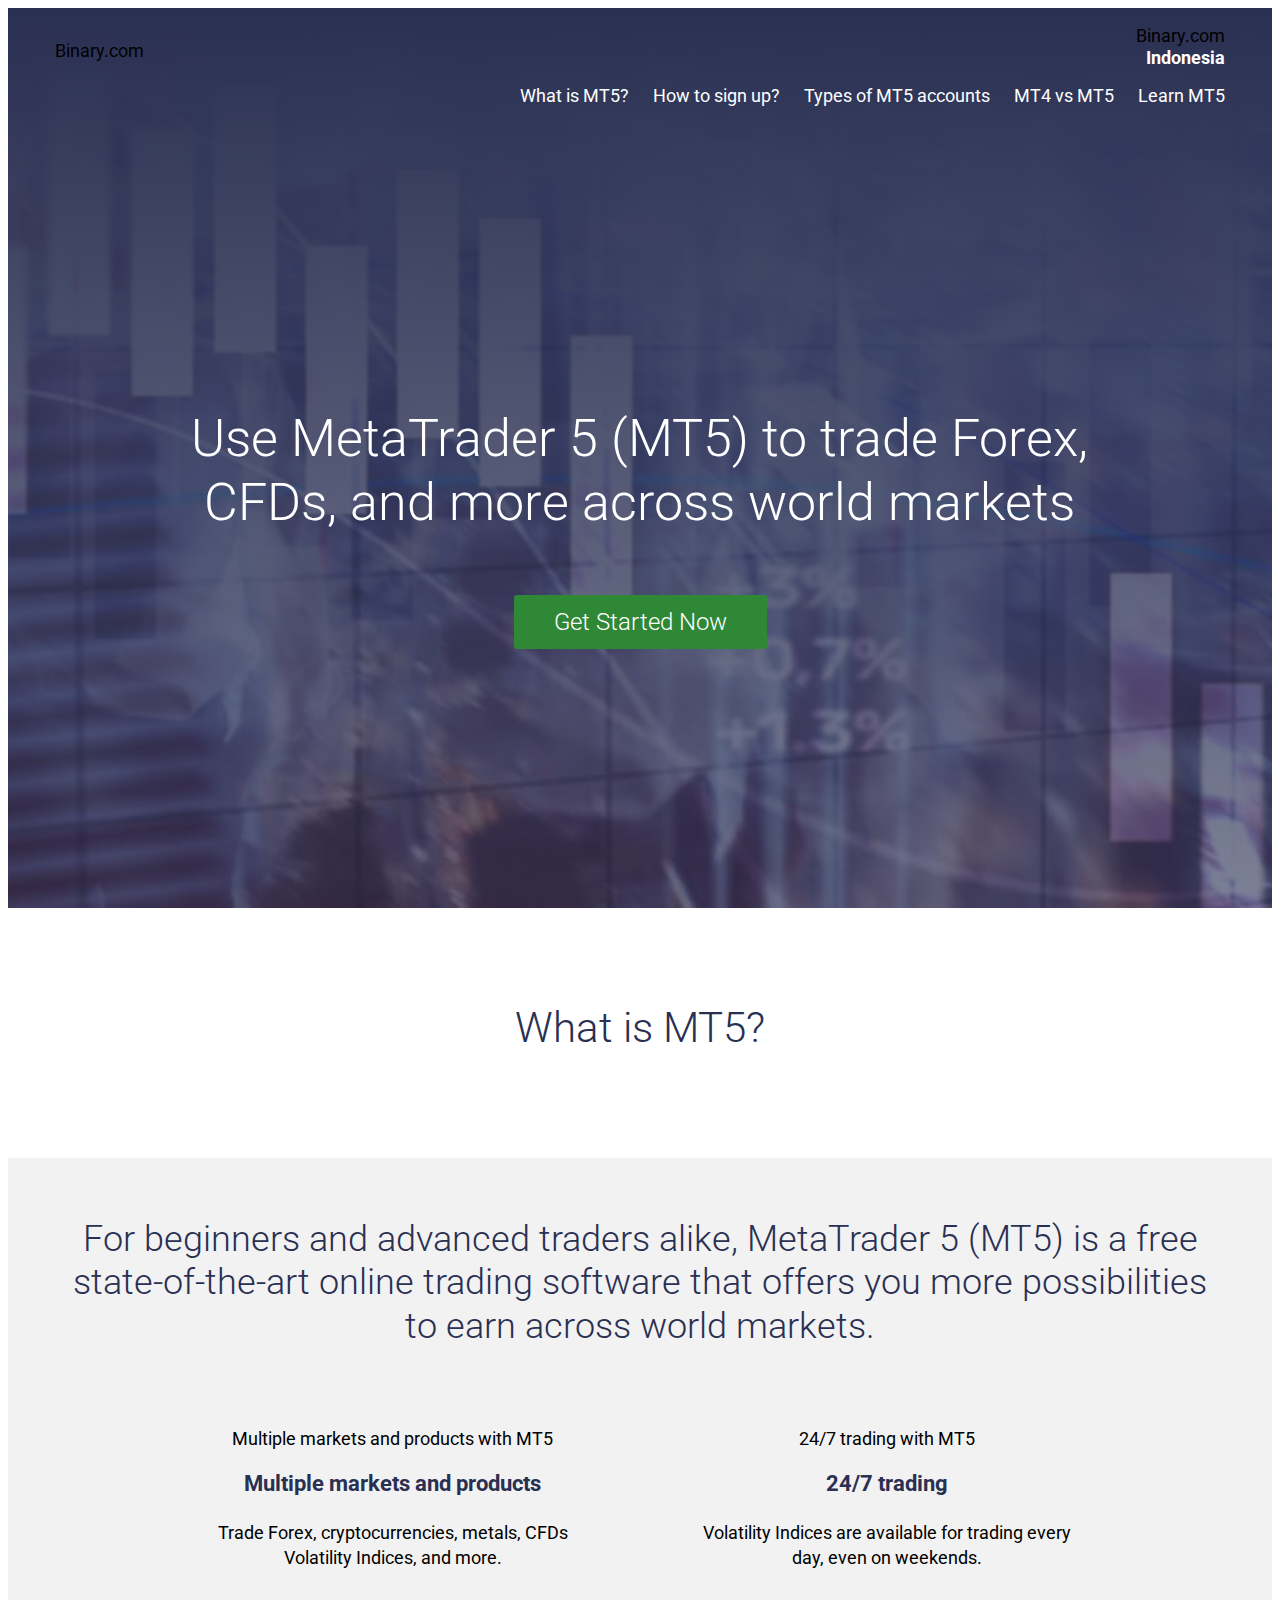
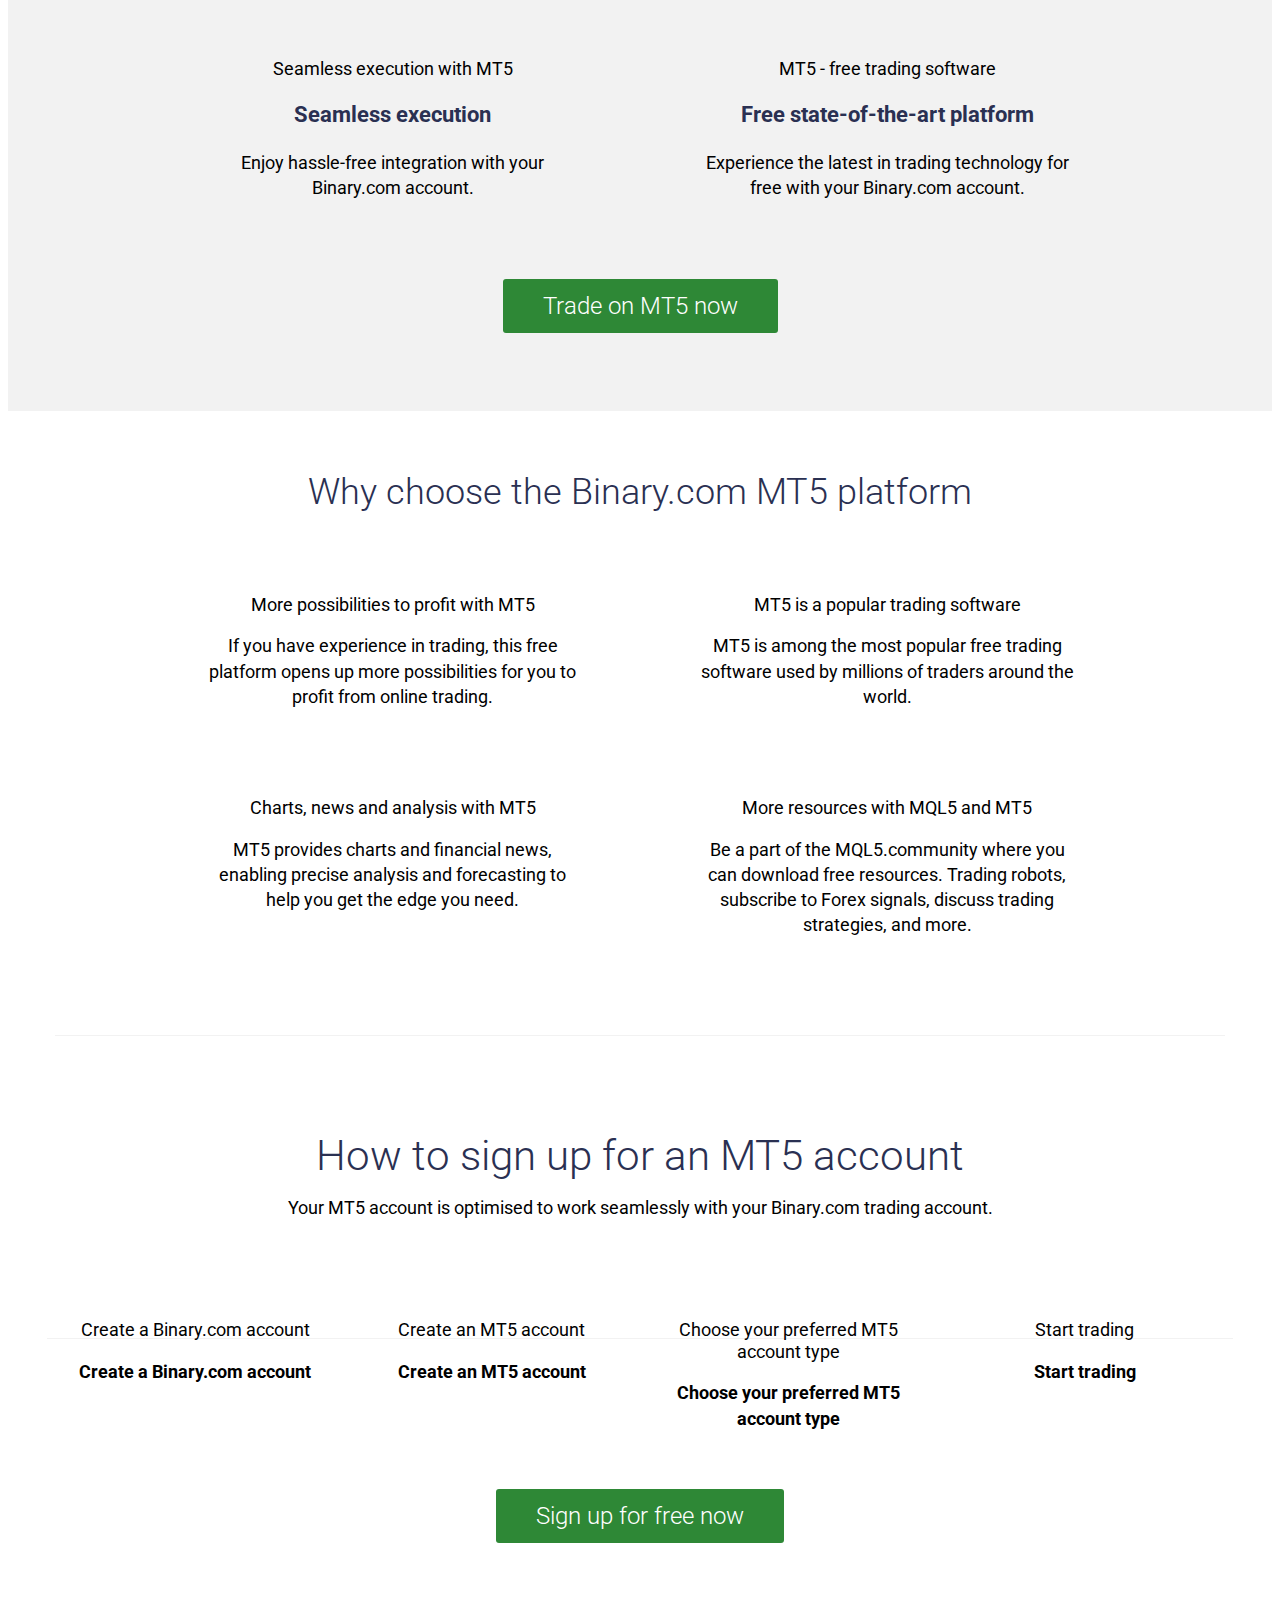
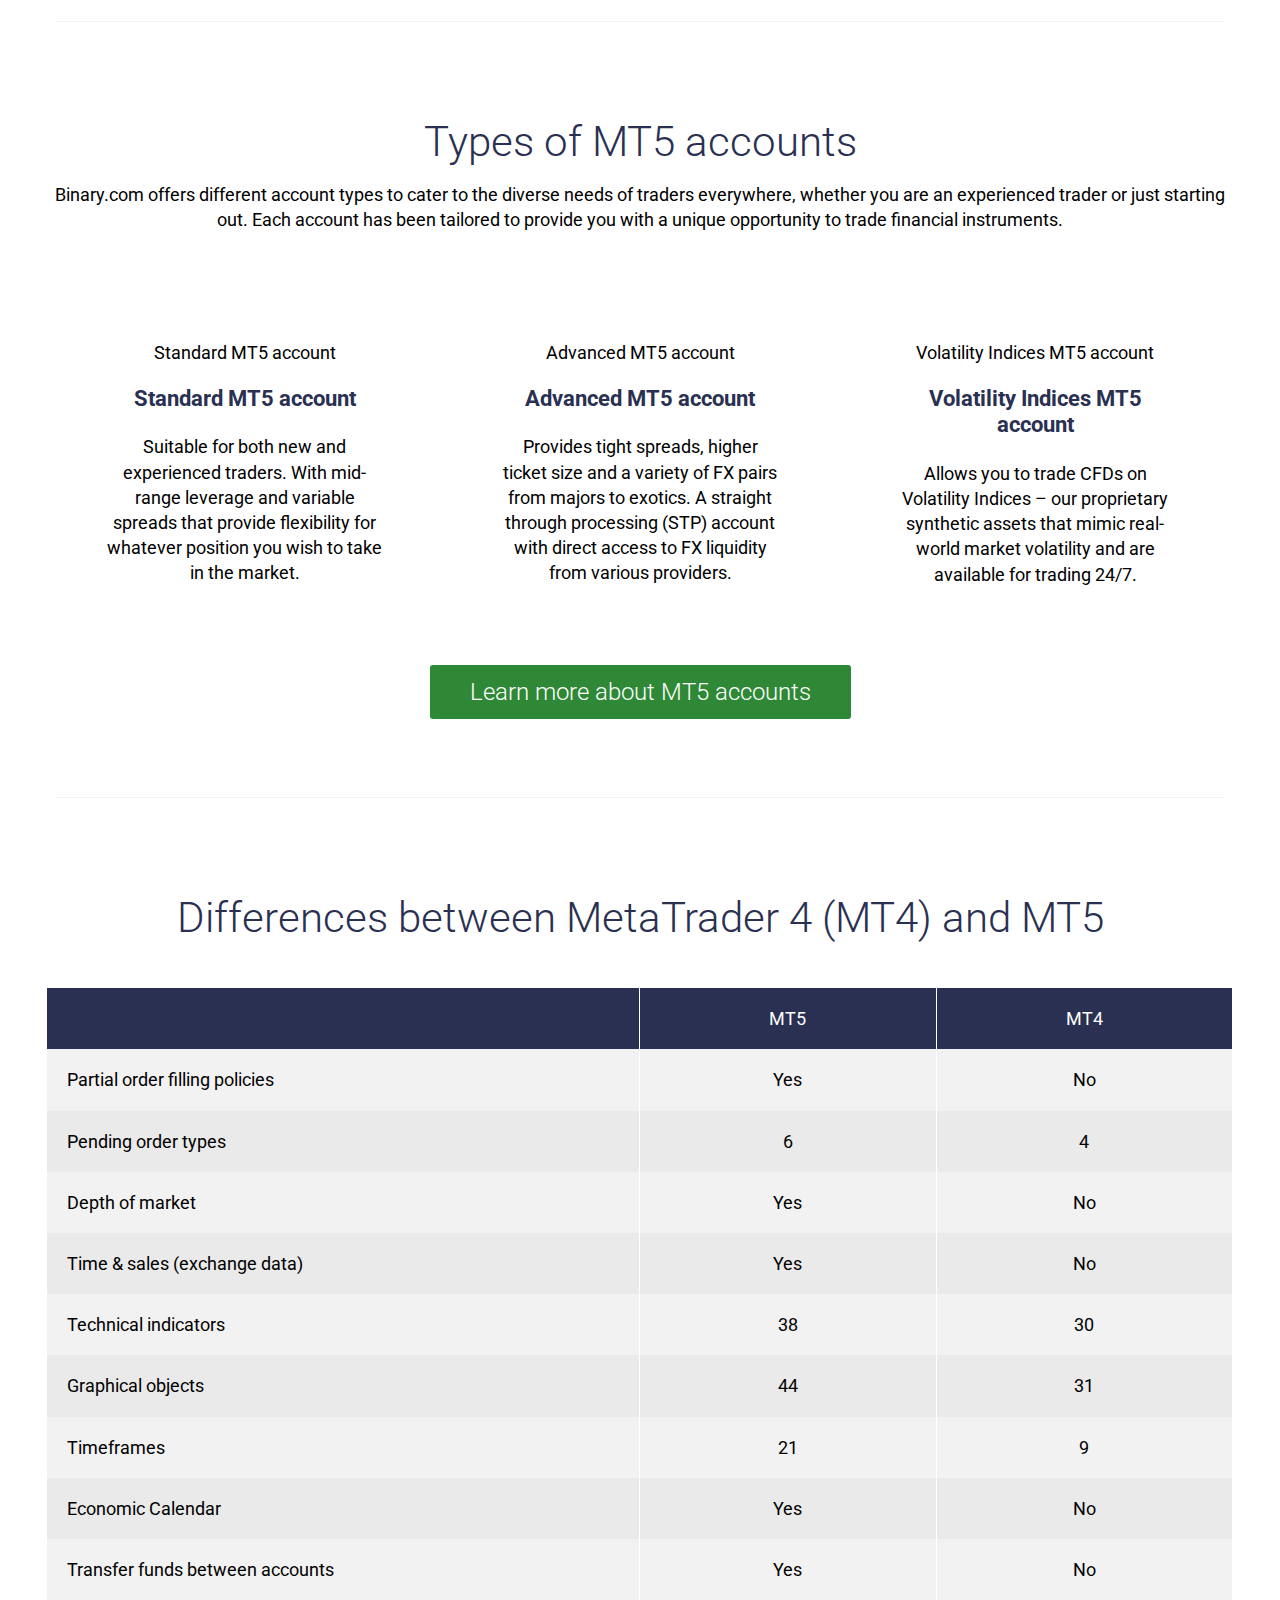
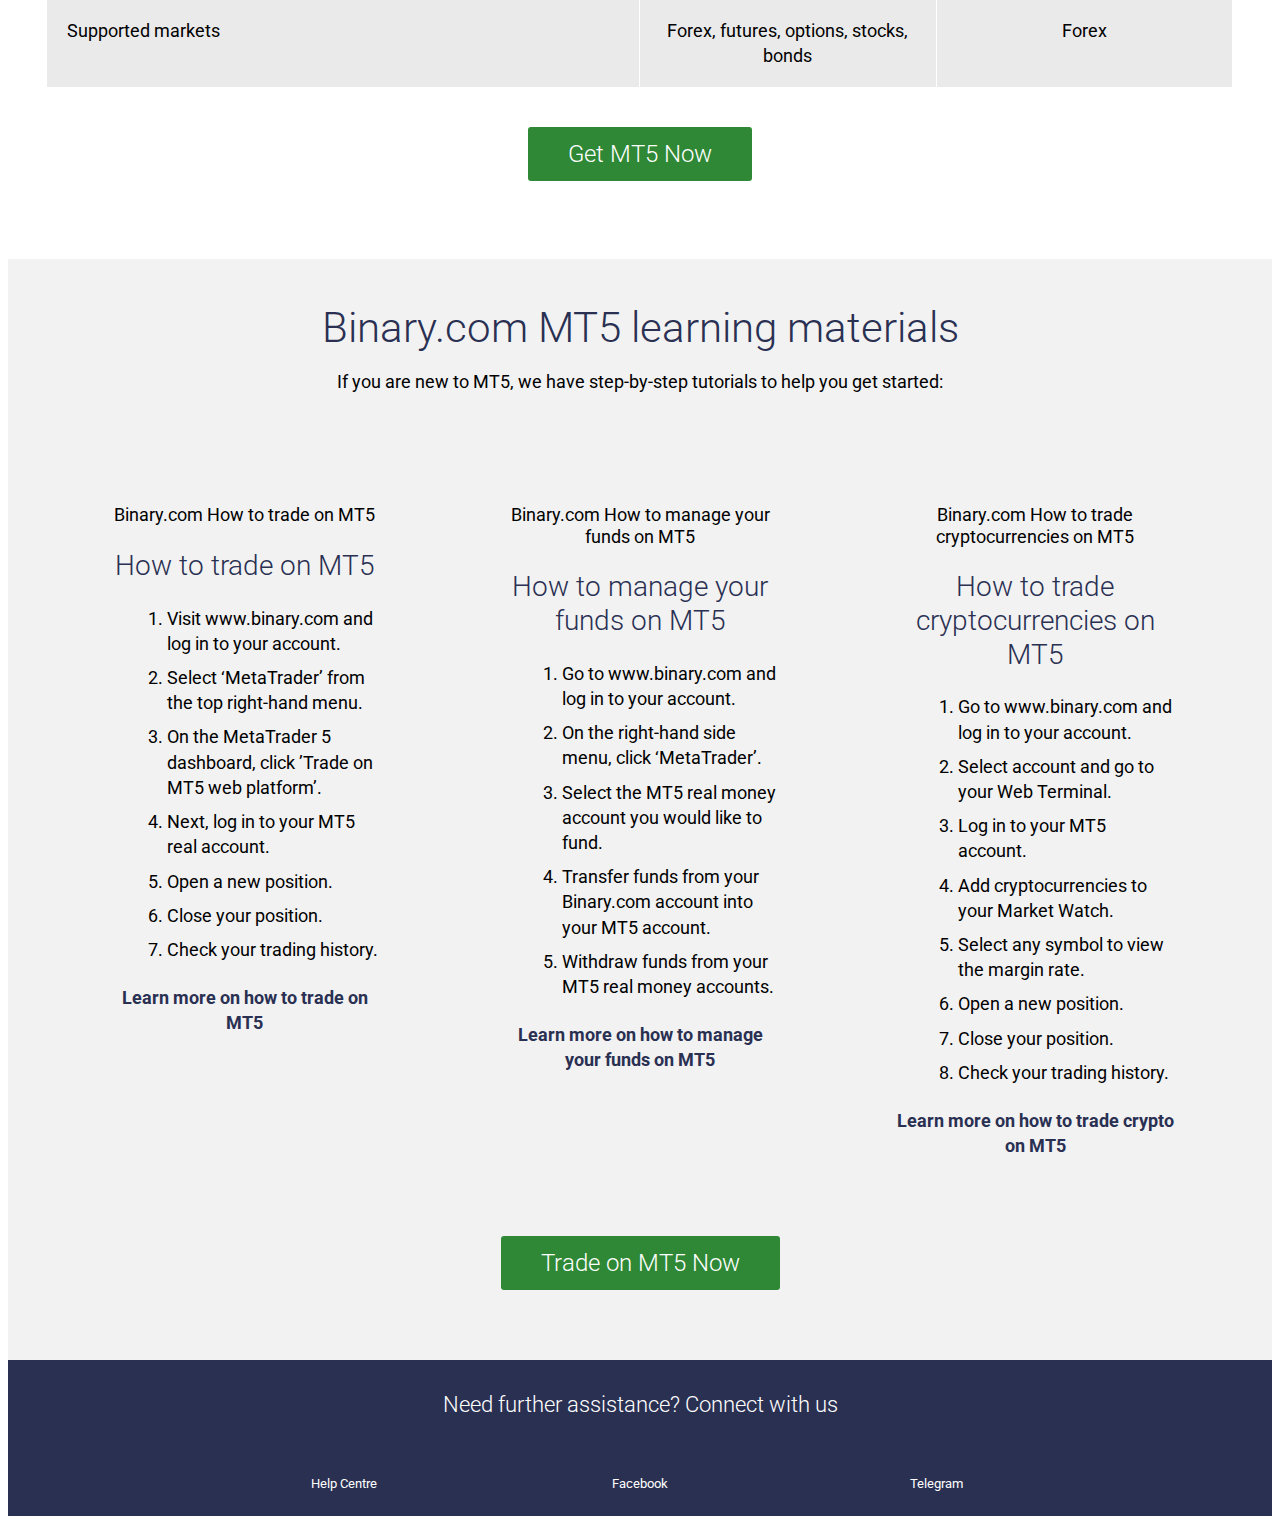
==== commit da7bdac3: "Merge pull request #46 from sashcy/gh-pages" ====
--- a/index.html
+++ b/index.html
@@ -1,4 +1,4 @@
-<!doctype html><html amp lang="en"><head><meta charset="utf-8"><title>Binaryfx.me | Trade Forex and CFDs with MetaTrader 5 (MT5)</title><link rel="icon" href="https://binaryfx.me/assets/images/binary-icon.png" sizes="57x57"><meta name="description" content="Use MT5 for free to trade FX and CFDs. Learn to trade like a pro on a trusted platform with a popular trading software."><link rel="canonical" href="https://binaryfx.me"><meta property="og:title" content="Binaryfx.me | Trade Forex and CFDs with MetaTrader 5 (MT5)"><meta property="og:type" content="website"><meta property="og:description" content="Use MT5 for free to trade FX and CFDs. Learn to trade like a pro on a trusted platform with a popular trading software."><meta property="og:url" content="https://binaryfx.me"><meta property="og:image" content="https://binaryfx.me/assets/images/smart-trader-lg.png"><meta name="viewport" content="width=device-width,minimum-scale=1,initial-scale=1"><link rel="preconnect" href="https://www.youtube.com"><link rel="preconnect" href="https://www.googletagmanager.com"><link rel="preload" as="script" href="https://cdn.ampproject.org/v0.js"><link rel="preload" as="script" href="https://cdn.ampproject.org/v0/amp-dynamic-css-classes-0.1.js"><link rel="preload" href="assets/images/header-img-min.jpg" as="image"><link rel="preconnect dns-prefetch" href="https://fonts.gstatic.com/" crossorigin><script async src="https://cdn.ampproject.org/v0.js"></script><script async custom-element="amp-dynamic-css-classes" src="https://cdn.ampproject.org/v0/amp-dynamic-css-classes-0.1.js"></script><script async custom-element="amp-analytics" src="https://cdn.ampproject.org/v0/amp-analytics-0.1.js"></script><link href="https://fonts.googleapis.com/css?family=Roboto:300,400" rel="stylesheet"><script async custom-element="amp-youtube" src="https://cdn.ampproject.org/v0/amp-youtube-0.1.js"></script><script async custom-element="amp-position-observer" src="https://cdn.ampproject.org/v0/amp-position-observer-0.1.js"></script><script async custom-element="amp-animation" src="https://cdn.ampproject.org/v0/amp-animation-0.1.js"></script><style amp-custom>.content{padding:0 15px;margin-left:auto;margin-right:auto;max-width:1200px}.content-sm{padding:0 15px;margin-left:auto;margin-right:auto;max-width:1000px}.content-fluid{margin-left:auto;margin-right:auto;max-width:100%}.grid{-webkit-box-sizing:border-box;box-sizing:border-box;display:-ms-flexbox;display:-webkit-box;display:flex;-ms-flex:0 1 auto;-webkit-box-flex:0;flex:0 1 auto;-ms-flex-direction:row;-webkit-box-orient:horizontal;-webkit-box-direction:normal;flex-direction:row;-ms-flex-wrap:wrap;flex-wrap:wrap;margin:0 -8px 0 -8px}.grid.grid-nogutter{margin:0}.grid.grid-nogutter>.col{padding:0}.col{-webkit-box-sizing:border-box;box-sizing:border-box;-ms-flex:0 0 auto;flex:0 0 auto;-ms-flex-positive:1;-webkit-box-flex:1;flex-grow:1;-ms-flex-preferred-size:0;flex-basis:0;max-width:100%;min-width:0;padding:0 8px 0 8px}.col-align-top{-webkit-align-self:flex-start;-ms-flex-item-align:start;align-self:flex-start}.col-align-bottom{-ms-flex-item-align:end;align-self:flex-end}.col-align-middle{-webkit-align-self:center;-ms-flex-item-align:center;align-self:center}.col-top{-webkit-box-pack:start;-ms-flex-pack:start;justify-content:flex-start;-webkit-box-orient:vertical;-webkit-box-direction:normal;-ms-flex-direction:column;flex-direction:column;display:-webkit-box;display:-ms-flexbox;display:flex}.col-bottom{-webkit-box-pack:end;-ms-flex-pack:end;justify-content:flex-end;-webkit-box-orient:vertical;-webkit-box-direction:normal;-ms-flex-direction:column;flex-direction:column;display:-webkit-box;display:-ms-flexbox;display:flex}.col-middle{display:-webkit-box;display:-ms-flexbox;display:flex;-webkit-box-pack:center;-ms-flex-pack:center;justify-content:center;-webkit-box-orient:vertical;-webkit-box-direction:normal;-ms-flex-direction:column;flex-direction:column}.grid-start{-webkit-box-pack:start;-ms-flex-pack:start;justify-content:flex-start}.grid-center{-webkit-box-pack:center;-ms-flex-pack:center;justify-content:center}.grid-end{-webkit-box-pack:end;-ms-flex-pack:end;justify-content:flex-end}.grid-around{-ms-flex-pack:distribute;justify-content:space-around}.grid-between{-webkit-box-pack:justify;-ms-flex-pack:justify;justify-content:space-between}.col-first{-webkit-box-ordinal-group:0;-ms-flex-order:-1;order:-1}.col-last{-webkit-box-ordinal-group:2;-ms-flex-order:1;order:1}.grid-reverse{-webkit-box-orient:horizontal;-webkit-box-direction:reverse;-ms-flex-direction:row-reverse;flex-direction:row-reverse}.col-fixed{-webkit-box-flex:initial;-ms-flex:initial;flex:initial}.col-grow-2{-webkit-box-flex:2;-ms-flex-positive:2;flex-grow:2}.col-grow-3{-webkit-box-flex:3;-ms-flex-positive:3;flex-grow:3}.col-grow-4{-webkit-box-flex:4;-ms-flex-positive:4;flex-grow:4}.col-grow-5{-webkit-box-flex:5;-ms-flex-positive:5;flex-grow:5}.col-grow-6{-webkit-box-flex:6;-ms-flex-positive:6;flex-grow:6}.col-grow-7{-webkit-box-flex:7;-ms-flex-positive:7;flex-grow:7}.col-grow-8{-webkit-box-flex:8;-ms-flex-positive:8;flex-grow:8}.col-grow-9{-webkit-box-flex:9;-ms-flex-positive:9;flex-grow:9}.col-grow-10{-webkit-box-flex:10;-ms-flex-positive:10;flex-grow:10}.col-grow-11{-webkit-box-flex:11;-ms-flex-positive:11;flex-grow:11}.col-1{-ms-flex-preferred-size:8.3333333333%;flex-basis:8.3333333333%;max-width:8.3333333333%}.col-2{-ms-flex-preferred-size:16.6666666667%;flex-basis:16.6666666667%;max-width:16.6666666667%}.col-3{-ms-flex-preferred-size:25%;flex-basis:25%;max-width:25%}.col-4{-ms-flex-preferred-size:33.3333333333%;flex-basis:33.3333333333%;max-width:33.3333333333%}.col-5{-ms-flex-preferred-size:41.6666666667%;flex-basis:41.6666666667%;max-width:41.6666666667%}.col-6{-ms-flex-preferred-size:50%;flex-basis:50%;max-width:50%}.col-7{-ms-flex-preferred-size:58.3333333333%;flex-basis:58.3333333333%;max-width:58.3333333333%}.col-8{-ms-flex-preferred-size:66.6666666667%;flex-basis:66.6666666667%;max-width:66.6666666667%}.col-9{-ms-flex-preferred-size:75%;flex-basis:75%;max-width:75%}.col-10{-ms-flex-preferred-size:83.3333333333%;flex-basis:83.3333333333%;max-width:83.3333333333%}.col-11{-ms-flex-preferred-size:91.6666666667%;flex-basis:91.6666666667%;max-width:91.6666666667%}.col-12{-ms-flex-preferred-size:100%;flex-basis:100%;max-width:100%}@media only screen and (max-width:480px){.col-sm{-webkit-box-flex:100%;-ms-flex:100%;flex:100%;max-width:100%}}@media only screen and (max-width:768px){.col-md{-webkit-box-flex:100%;-ms-flex:100%;flex:100%;max-width:100%}}@media only screen and (max-width:1024px){.col-lg{-webkit-box-flex:100%;-ms-flex:100%;flex:100%;max-width:100%}}@media only screen and (min-width:1680px){.content{padding:0 15px;margin-left:auto;margin-right:auto;max-width:1400px}}.row-margin{margin-top:16px}*{-webkit-box-sizing:border-box;box-sizing:border-box}a,blockquote,div,figcaption,h1,h2,h3,h4,h5,h6,li,ol,p,span,ul{font:inherit}body{-webkit-font-smoothing:antialiased;-webkit-text-size-adjust:none;font-family:roboto,sans-serif;font-size:18px;line-height:1.2;color:#000;font-weight:400}a,h1,h2,h3,h4,li,p,span{text-rendering:optimizeLegibility}a,a:visited{color:#2a3052;text-decoration:none;font-weight:700}a:active,a:hover,a:visited:active,a:visited:hover{text-decoration:underline}p{margin:1em 0;line-height:1.4em}.font-n{font-size:18px}.font-s{font-size:13px}.font-xs{font-size:10px}h1{font-size:36px;font-weight:300;color:#e98024}h1 a{color:#e98024}h1.dark{color:#2a3052}h1.dark a{color:#2a3052}h2{font-size:28px;color:#e98024;font-weight:300}h2 a{color:#2a3052}h2 em{text-decoration:underline}h2.center{text-align:center;margin:1.25em auto}h3{color:#2a3052;font-size:22px;font-weight:300}h3 a{color:#2a3052}h4{color:#000;font-size:18px}h4 a{color:#000}.button{text-decoration:none;text-align:center;line-height:100%;padding:10px 25px;font-weight:400;font-size:18px;border-radius:3px;overflow:visible;border:0;color:#fff;background:#2e8836;-webkit-transition:all .1s ease-in-out,-webkit-box-shadow 1s ease-in-out;transition:all .1s ease-in-out,-webkit-box-shadow 1s ease-in-out;transition:all .1s ease-in-out,box-shadow 1s ease-in-out;transition:all .1s ease-in-out,box-shadow 1s ease-in-out,-webkit-box-shadow 1s ease-in-out;display:-webkit-inline-box;display:-ms-inline-flexbox;display:inline-flex;-webkit-box-align:center;-ms-flex-align:center;align-items:center;-webkit-box-pack:center;-ms-flex-pack:center;justify-content:center;word-break:break-word;-webkit-align-items:center;-webkit-justify-content:center}.button:active,.button:hover{background-color:#14602b;text-decoration:none}.button:visited{color:#fff}.button-secondary{text-decoration:none;text-align:center;line-height:100%;padding:10px 25px;font-weight:400;font-size:18px;border-radius:3px;overflow:visible;border:0;color:#000;background:#f2f2f2;-webkit-transition:all .3s ease-in-out,-webkit-box-shadow 2s ease-in-out;transition:all .3s ease-in-out,-webkit-box-shadow 2s ease-in-out;transition:all .3s ease-in-out,box-shadow 2s ease-in-out;transition:all .3s ease-in-out,box-shadow 2s ease-in-out,-webkit-box-shadow 2s ease-in-out;display:-webkit-inline-box;display:-ms-inline-flexbox;display:inline-flex;-webkit-box-align:center;-ms-flex-align:center;align-items:center;-webkit-box-pack:center;-ms-flex-pack:center;justify-content:center;word-break:break-word;-webkit-align-items:center;-webkit-justify-content:center}.button-secondary:hover{text-decoration:none;background:#dedede}.primary-color{color:#2a3052}.primary-bg-color{background-color:#2a3052}.secondary-color{color:#e98024}.secondary-bg-color{background-color:#e98024}.primary-color-dark{color:#15212d}.primary-bg-color-dark{background-color:#15212d}.white-bg-color{background-color:#fff}.content-inverse-color,.content-inverse-color:visited{color:#fff}.fill-bg-color{background-color:#f2f2f2}.border-color{border-color:#dedede}ol,ul{list-style:none}ol li,ul li{line-height:1.4em;margin:.5em 0 0}ol li ol,ol li ul,ul li ol,ul li ul{margin:.8em 0 0 1em}ol,ul.bullet{margin:1.25em 0 1.25em 1.25em}ul.bullet>li{list-style-image:svg-url('<svg width="18px" height="18px" xmlns="http://www.w3.org/2000/svg" viewBox="0 0 18 18"><path fill="#e98024" d="M12,17.5A5.5,5.5,0,1,1,17.5,12,5.507,5.507,0,0,1,12,17.5Zm0-9A3.5,3.5,0,1,0,15.5,12,3.5,3.5,0,0,0,12,8.5Z"/></svg>')}ol li{list-style-type:decimal;list-style-image:none}ul.checked>li{min-height:24px;padding-left:35px;background:svg-url('<svg width="24px" height="24px" xmlns="http://www.w3.org/2000/svg" viewBox="0 0 24 24"><polygon fill="#e98024" points="8.308 22.298 .399 14.39 3.934 10.854 8.308 15.228 20.066 3.47 23.601 7.005 8.308 22.298"/></svg>') no-repeat}table{border-collapse:collapse;font-size:.9em;line-height:1.5em;width:100%}table .even{background-color:#fff}table *{font-size:1em}table th,table thead{line-height:1.1em;font-weight:700;padding:3px 8px;background:#f2f2f2;border-bottom:1px solid #f2f2f2;vertical-align:middle}table th#pf-bet-details,table thead#pf-bet-details{text-align:left}table th.total,table thead.total{background:0 0}table th.num,table thead.num{font-weight:700}table td{vertical-align:top;border-width:0 1px;padding:4px;border-bottom:3px solid #f2f2f2}table td.num{text-align:center}table td.text{text-align:center;vertical-align:middle}table td.tip{text-align:left}.separator-line-thin-gray{height:1px;background-color:#f2f2f2}.section{padding:60px 0}.section-sm{padding:30px 0}.section-xs{padding:10px 0}.button-xl{padding:15px 45px}.center-text{text-align:center}.text-right{text-align:right}.s-box{background-color:#eee}.c-box{background-color:#dedede;border:1px solid #ccc;text-align:center;padding:20px}.h-150{height:150px}.topbar{position:absolute;padding:15px 0;top:10px;left:0;width:100%;z-index:9;background:0 0}.header{display:-webkit-box;display:-ms-flexbox;display:flex;min-height:100vh;padding:20px;padding-top:160px;-webkit-box-pack:center;-ms-flex-pack:center;justify-content:center;-webkit-box-align:center;-ms-flex-align:center;align-items:center;background:-webkit-gradient(linear,left top,left bottom,from(#2a3052),to(rgba(42,48,82,.6))),url(/assets/images/header-img-min.jpg) no-repeat;background:linear-gradient(#2a3052,rgba(42,48,82,.6)),url(/assets/images/header-img-min.jpg) no-repeat;background-size:cover;background-position:center}.logo{margin-top:15px}.language{text-align:right;margin-top:0}.language a{margin-left:5px}.language a:hover{text-decoration:none;color:#ccc}.nav{margin-top:10px;text-align:right;margin-right:-10px}.nav a{color:#fff;font-weight:400;padding:5px 10px;line-height:36px;cursor:pointer}.nav a:hover{text-decoration:none;color:#ccc}.ft-icon{font-family:Roboto,sans-serif;font-weight:400;font-size:40px;color:#e98024;margin:0;margin-top:40px;letter-spacing:-1px}.button-xl{font-size:24px;font-weight:300;padding:15px 40px}.cta{margin-top:60px}.section-title{margin-bottom:45px;font-size:42px}.section-subtitle{margin-top:-30px;margin-bottom:90px;font-size:18px;font-weight:400;color:#000}.video{width:800px;max-width:100%;margin-top:0;margin-left:auto;margin-right:auto}.step{font-family:Roboto,sans-serif;font-weight:400;font-size:18px;line-height:40px;background-color:#2a3052;color:#fff;margin-top:-20px;padding:0;border-radius:50%;width:40px;height:40px;margin-left:auto;margin-right:auto}.title-2xl{font-weight:300;font-size:52px;line-height:64px;margin:0}.title-xl{font-weight:300;font-size:48px;line-height:54px;margin:0}.title-md{font-weight:300;font-size:36px;margin:0}.h2-xl{font-weight:300;font-size:36px}.col-title{font-weight:700}.default-title{background-color:#fff;color:#2a3052;padding:20px;font-weight:700}.center-text{text-align:center}.text-left{text-align:left}.bottom-md{margin-bottom:30px}.bottom-xl{margin-bottom:60px}.divider-md{height:30px}.top-border{border-top:1px solid #f2f2f2}.mt-20{margin-top:20px}.mt-40{margin-top:40px}.ft-bold{font-weight:700}.uppercase{text-transform:uppercase}.spacing-1{letter-spacing:1px}.img-col{max-width:200px}.col-ico{margin:20px 0}.col-label{text-align:left;padding-left:20px}.dark-grey-bg{background:#eaeaea}.right-white-border{border-right:1px solid #fff}.scrollToTop{color:#fff;font-size:1.4em;-webkit-box-shadow:0 1px 1.5px 0 rgba(0,0,0,.12),0 1px 1px 0 rgba(0,0,0,.24);box-shadow:0 1px 1.5px 0 rgba(0,0,0,.12),0 1px 1px 0 rgba(0,0,0,.24);width:50px;height:50px;border-radius:100px;border:none;outline:0;background:#e98024;z-index:9999;bottom:10px;right:10px;position:fixed;opacity:0;visibility:hidden;padding-top:7px;cursor:pointer}#marker{position:absolute;top:100px;width:0;height:0}@media screen and (max-width:1024px){.lg-center{text-align:center}.logo{margin-left:auto;margin-right:auto;margin-top:25px;text-align:center}.language{text-align:center;margin-top:25px}.nav{text-align:center}.header-content{margin-top:100px}}@media screen and (max-width:992px){.md-center{text-align:center}.md-v-pading-sm{padding:20px}.col-step{margin:20px 0}.top-border{border:none}.md-hide{display:none}}@media screen and (max-width:520px){.button,.button-secondary{display:block;margin:5px}.title-2xl,.title-xl{font-size:36px;line-height:36px;margin-top:30px}.img-col{max-width:50%;margin-top:20px;margin-bottom:20px;margin-left:auto;margin-right:auto}}</style><script type="application/ld+json">{
+<!doctype html><html amp lang="en"><head><meta charset="utf-8"><title>Binaryfx.me | Trade Forex and CFDs with MetaTrader 5 (MT5)</title><link rel="icon" href="https://binaryfx.me/assets/images/binary-icon.png" sizes="57x57"><meta name="description" content="Use MT5 for free to trade FX and CFDs. Learn to trade like a pro on a trusted platform with a popular trading software."><link rel="canonical" href="https://binaryfx.me"><meta property="og:title" content="Binaryfx.me | Trade Forex and CFDs with MetaTrader 5 (MT5)"><meta property="og:type" content="website"><meta property="og:description" content="Use MT5 for free to trade FX and CFDs. Learn to trade like a pro on a trusted platform with a popular trading software."><meta property="og:url" content="https://binaryfx.me"><meta property="og:image" content="https://binaryfx.me/assets/images/smart-trader-lg.png"><meta name="viewport" content="width=device-width,minimum-scale=1,initial-scale=1"><link rel="preconnect" href="https://www.youtube.com"><link rel="preconnect" href="https://www.googletagmanager.com"><link rel="preload" as="script" href="https://cdn.ampproject.org/v0.js"><link rel="preload" as="script" href="https://cdn.ampproject.org/v0/amp-dynamic-css-classes-0.1.js"><link rel="preload" href="assets/images/header-img-min.jpg" as="image"><link rel="preconnect dns-prefetch" href="https://fonts.gstatic.com/" crossorigin><script async src="https://cdn.ampproject.org/v0.js"></script><script async custom-element="amp-dynamic-css-classes" src="https://cdn.ampproject.org/v0/amp-dynamic-css-classes-0.1.js"></script><script async custom-element="amp-analytics" src="https://cdn.ampproject.org/v0/amp-analytics-0.1.js"></script><link href="https://fonts.googleapis.com/css?family=Roboto:300,400" rel="stylesheet"><script async custom-element="amp-youtube" src="https://cdn.ampproject.org/v0/amp-youtube-0.1.js"></script><script async custom-element="amp-position-observer" src="https://cdn.ampproject.org/v0/amp-position-observer-0.1.js"></script><script async custom-element="amp-animation" src="https://cdn.ampproject.org/v0/amp-animation-0.1.js"></script><style amp-custom>.content{padding:0 15px;margin-left:auto;margin-right:auto;max-width:1200px}.content-sm{padding:0 15px;margin-left:auto;margin-right:auto;max-width:1000px}.content-fluid{margin-left:auto;margin-right:auto;max-width:100%}.grid{-webkit-box-sizing:border-box;box-sizing:border-box;display:-ms-flexbox;display:-webkit-box;display:flex;-ms-flex:0 1 auto;-webkit-box-flex:0;flex:0 1 auto;-ms-flex-direction:row;-webkit-box-orient:horizontal;-webkit-box-direction:normal;flex-direction:row;-ms-flex-wrap:wrap;flex-wrap:wrap;margin:0 -8px 0 -8px}.grid.grid-nogutter{margin:0}.grid.grid-nogutter>.col{padding:0}.col{-webkit-box-sizing:border-box;box-sizing:border-box;-ms-flex:0 0 auto;flex:0 0 auto;-ms-flex-positive:1;-webkit-box-flex:1;flex-grow:1;-ms-flex-preferred-size:0;flex-basis:0;max-width:100%;min-width:0;padding:0 8px 0 8px}.col-align-top{-webkit-align-self:flex-start;-ms-flex-item-align:start;align-self:flex-start}.col-align-bottom{-ms-flex-item-align:end;align-self:flex-end}.col-align-middle{-webkit-align-self:center;-ms-flex-item-align:center;align-self:center}.col-top{-webkit-box-pack:start;-ms-flex-pack:start;justify-content:flex-start;-webkit-box-orient:vertical;-webkit-box-direction:normal;-ms-flex-direction:column;flex-direction:column;display:-webkit-box;display:-ms-flexbox;display:flex}.col-bottom{-webkit-box-pack:end;-ms-flex-pack:end;justify-content:flex-end;-webkit-box-orient:vertical;-webkit-box-direction:normal;-ms-flex-direction:column;flex-direction:column;display:-webkit-box;display:-ms-flexbox;display:flex}.col-middle{display:-webkit-box;display:-ms-flexbox;display:flex;-webkit-box-pack:center;-ms-flex-pack:center;justify-content:center;-webkit-box-orient:vertical;-webkit-box-direction:normal;-ms-flex-direction:column;flex-direction:column}.grid-start{-webkit-box-pack:start;-ms-flex-pack:start;justify-content:flex-start}.grid-center{-webkit-box-pack:center;-ms-flex-pack:center;justify-content:center}.grid-end{-webkit-box-pack:end;-ms-flex-pack:end;justify-content:flex-end}.grid-around{-ms-flex-pack:distribute;justify-content:space-around}.grid-between{-webkit-box-pack:justify;-ms-flex-pack:justify;justify-content:space-between}.col-first{-webkit-box-ordinal-group:0;-ms-flex-order:-1;order:-1}.col-last{-webkit-box-ordinal-group:2;-ms-flex-order:1;order:1}.grid-reverse{-webkit-box-orient:horizontal;-webkit-box-direction:reverse;-ms-flex-direction:row-reverse;flex-direction:row-reverse}.col-fixed{-webkit-box-flex:initial;-ms-flex:initial;flex:initial}.col-grow-2{-webkit-box-flex:2;-ms-flex-positive:2;flex-grow:2}.col-grow-3{-webkit-box-flex:3;-ms-flex-positive:3;flex-grow:3}.col-grow-4{-webkit-box-flex:4;-ms-flex-positive:4;flex-grow:4}.col-grow-5{-webkit-box-flex:5;-ms-flex-positive:5;flex-grow:5}.col-grow-6{-webkit-box-flex:6;-ms-flex-positive:6;flex-grow:6}.col-grow-7{-webkit-box-flex:7;-ms-flex-positive:7;flex-grow:7}.col-grow-8{-webkit-box-flex:8;-ms-flex-positive:8;flex-grow:8}.col-grow-9{-webkit-box-flex:9;-ms-flex-positive:9;flex-grow:9}.col-grow-10{-webkit-box-flex:10;-ms-flex-positive:10;flex-grow:10}.col-grow-11{-webkit-box-flex:11;-ms-flex-positive:11;flex-grow:11}.col-1{-ms-flex-preferred-size:8.3333333333%;flex-basis:8.3333333333%;max-width:8.3333333333%}.col-2{-ms-flex-preferred-size:16.6666666667%;flex-basis:16.6666666667%;max-width:16.6666666667%}.col-3{-ms-flex-preferred-size:25%;flex-basis:25%;max-width:25%}.col-4{-ms-flex-preferred-size:33.3333333333%;flex-basis:33.3333333333%;max-width:33.3333333333%}.col-5{-ms-flex-preferred-size:41.6666666667%;flex-basis:41.6666666667%;max-width:41.6666666667%}.col-6{-ms-flex-preferred-size:50%;flex-basis:50%;max-width:50%}.col-7{-ms-flex-preferred-size:58.3333333333%;flex-basis:58.3333333333%;max-width:58.3333333333%}.col-8{-ms-flex-preferred-size:66.6666666667%;flex-basis:66.6666666667%;max-width:66.6666666667%}.col-9{-ms-flex-preferred-size:75%;flex-basis:75%;max-width:75%}.col-10{-ms-flex-preferred-size:83.3333333333%;flex-basis:83.3333333333%;max-width:83.3333333333%}.col-11{-ms-flex-preferred-size:91.6666666667%;flex-basis:91.6666666667%;max-width:91.6666666667%}.col-12{-ms-flex-preferred-size:100%;flex-basis:100%;max-width:100%}@media only screen and (max-width:480px){.col-sm{-webkit-box-flex:100%;-ms-flex:100%;flex:100%;max-width:100%}}@media only screen and (max-width:768px){.col-md{-webkit-box-flex:100%;-ms-flex:100%;flex:100%;max-width:100%}}@media only screen and (max-width:1024px){.col-lg{-webkit-box-flex:100%;-ms-flex:100%;flex:100%;max-width:100%}}@media only screen and (min-width:1680px){.content{padding:0 15px;margin-left:auto;margin-right:auto;max-width:1400px}}.row-margin{margin-top:16px}*{-webkit-box-sizing:border-box;box-sizing:border-box}a,blockquote,div,figcaption,h1,h2,h3,h4,h5,h6,li,ol,p,span,ul{font:inherit}body{-webkit-font-smoothing:antialiased;-webkit-text-size-adjust:none;font-family:roboto,sans-serif;font-size:18px;line-height:1.2;color:#000;font-weight:400}a,h1,h2,h3,h4,li,p,span{text-rendering:optimizeLegibility}a,a:visited{color:#2a3052;text-decoration:none;font-weight:700}a:active,a:hover,a:visited:active,a:visited:hover{text-decoration:underline}p{margin:1em 0;line-height:1.4em}.font-n{font-size:18px}.font-s{font-size:13px}.font-xs{font-size:10px}h1{font-size:36px;font-weight:300;color:#e98024}h1 a{color:#e98024}h1.dark{color:#2a3052}h1.dark a{color:#2a3052}h2{font-size:28px;color:#e98024;font-weight:300}h2 a{color:#2a3052}h2 em{text-decoration:underline}h2.center{text-align:center;margin:1.25em auto}h3{color:#2a3052;font-size:22px;font-weight:300}h3 a{color:#2a3052}h4{color:#000;font-size:18px}h4 a{color:#000}.button{text-decoration:none;text-align:center;line-height:100%;padding:10px 25px;font-weight:400;font-size:18px;border-radius:3px;overflow:visible;border:0;color:#fff;background:#2e8836;-webkit-transition:all .1s ease-in-out,-webkit-box-shadow 1s ease-in-out;transition:all .1s ease-in-out,-webkit-box-shadow 1s ease-in-out;transition:all .1s ease-in-out,box-shadow 1s ease-in-out;transition:all .1s ease-in-out,box-shadow 1s ease-in-out,-webkit-box-shadow 1s ease-in-out;display:-webkit-inline-box;display:-ms-inline-flexbox;display:inline-flex;-webkit-box-align:center;-ms-flex-align:center;align-items:center;-webkit-box-pack:center;-ms-flex-pack:center;justify-content:center;word-break:break-word;-webkit-align-items:center;-webkit-justify-content:center}.button:active,.button:hover{background-color:#14602b;text-decoration:none}.button:visited{color:#fff}.button-secondary{text-decoration:none;text-align:center;line-height:100%;padding:10px 25px;font-weight:400;font-size:18px;border-radius:3px;overflow:visible;border:0;color:#000;background:#f2f2f2;-webkit-transition:all .3s ease-in-out,-webkit-box-shadow 2s ease-in-out;transition:all .3s ease-in-out,-webkit-box-shadow 2s ease-in-out;transition:all .3s ease-in-out,box-shadow 2s ease-in-out;transition:all .3s ease-in-out,box-shadow 2s ease-in-out,-webkit-box-shadow 2s ease-in-out;display:-webkit-inline-box;display:-ms-inline-flexbox;display:inline-flex;-webkit-box-align:center;-ms-flex-align:center;align-items:center;-webkit-box-pack:center;-ms-flex-pack:center;justify-content:center;word-break:break-word;-webkit-align-items:center;-webkit-justify-content:center}.button-secondary:hover{text-decoration:none;background:#dedede}.primary-color{color:#2a3052}.primary-bg-color{background-color:#2a3052}.secondary-color{color:#e98024}.secondary-bg-color{background-color:#e98024}.primary-color-dark{color:#15212d}.primary-bg-color-dark{background-color:#15212d}.white-bg-color{background-color:#fff}.content-inverse-color,.content-inverse-color:visited{color:#fff}.fill-bg-color{background-color:#f2f2f2}.border-color{border-color:#dedede}ol,ul{list-style:none}ol li,ul li{line-height:1.4em;margin:.5em 0 0}ol li ol,ol li ul,ul li ol,ul li ul{margin:.8em 0 0 1em}ol,ul.bullet{margin:1.25em 0 1.25em 1.25em}ul.bullet>li{list-style-image:svg-url('<svg width="18px" height="18px" xmlns="http://www.w3.org/2000/svg" viewBox="0 0 18 18"><path fill="#e98024" d="M12,17.5A5.5,5.5,0,1,1,17.5,12,5.507,5.507,0,0,1,12,17.5Zm0-9A3.5,3.5,0,1,0,15.5,12,3.5,3.5,0,0,0,12,8.5Z"/></svg>')}ol li{list-style-type:decimal;list-style-image:none}ul.checked>li{min-height:24px;padding-left:35px;background:svg-url('<svg width="24px" height="24px" xmlns="http://www.w3.org/2000/svg" viewBox="0 0 24 24"><polygon fill="#e98024" points="8.308 22.298 .399 14.39 3.934 10.854 8.308 15.228 20.066 3.47 23.601 7.005 8.308 22.298"/></svg>') no-repeat}table{border-collapse:collapse;font-size:.9em;line-height:1.5em;width:100%}table .even{background-color:#fff}table *{font-size:1em}table th,table thead{line-height:1.1em;font-weight:700;padding:3px 8px;background:#f2f2f2;border-bottom:1px solid #f2f2f2;vertical-align:middle}table th#pf-bet-details,table thead#pf-bet-details{text-align:left}table th.total,table thead.total{background:0 0}table th.num,table thead.num{font-weight:700}table td{vertical-align:top;border-width:0 1px;padding:4px;border-bottom:3px solid #f2f2f2}table td.num{text-align:center}table td.text{text-align:center;vertical-align:middle}table td.tip{text-align:left}.separator-line-thin-gray{height:1px;background-color:#f2f2f2}.section{padding:60px 0}.section-sm{padding:30px 0}.section-xs{padding:10px 0}.button-xl{padding:15px 45px}.center-text{text-align:center}.text-right{text-align:right}.s-box{background-color:#eee}.c-box{background-color:#dedede;border:1px solid #ccc;text-align:center;padding:20px}.h-150{height:150px}.topbar{position:absolute;padding:15px 0;top:10px;left:0;width:100%;z-index:9;background:0 0}.header{display:-webkit-box;display:-ms-flexbox;display:flex;min-height:100vh;padding:20px;padding-top:160px;-webkit-box-pack:center;-ms-flex-pack:center;justify-content:center;-webkit-box-align:center;-ms-flex-align:center;align-items:center;background:-webkit-gradient(linear,left top,left bottom,from(#2a3052),to(rgba(42,48,82,.6))),url(/assets/images/header-img-min.jpg) no-repeat;background:linear-gradient(#2a3052,rgba(42,48,82,.6)),url(/assets/images/header-img-min.jpg) no-repeat;background-size:cover;background-position:center}.logo{margin-top:15px}.language{text-align:right;margin-top:0}.language a{margin-left:5px}.language a:hover{text-decoration:none;color:#ccc}.nav{margin-top:10px;text-align:right;margin-right:-10px}.nav a{color:#fff;font-weight:400;padding:5px 10px;line-height:36px;cursor:pointer}.nav a:hover{text-decoration:none;color:#ccc}.ft-icon{font-family:Roboto,sans-serif;font-weight:400;font-size:40px;color:#e98024;margin:0;margin-top:40px;letter-spacing:-1px}.button-xl{font-size:24px;font-weight:300;padding:15px 40px}.cta{margin-top:60px}.section-title{margin-bottom:45px;font-size:42px}.section-subtitle{margin-top:-30px;margin-bottom:90px;font-size:18px;font-weight:400;color:#000}.video{width:800px;max-width:100%;margin-top:0;margin-left:auto;margin-right:auto}.step{margin-top:-20px;margin-left:auto;margin-right:auto}.title-2xl{font-weight:300;font-size:52px;line-height:64px;margin:0}.title-xl{font-weight:300;font-size:48px;line-height:54px;margin:0}.title-md{font-weight:300;font-size:36px;margin:0}.h2-xl{font-weight:300;font-size:36px}.col-title{font-weight:700}.default-title{background-color:#fff;color:#2a3052;padding:20px;font-weight:700}.center-text{text-align:center}.text-left{text-align:left}.bottom-md{margin-bottom:30px}.bottom-xl{margin-bottom:60px}.divider-md{height:30px}.top-border{border-top:1px solid #f2f2f2}.mt-20{margin-top:20px}.mt-40{margin-top:40px}.ft-bold{font-weight:700}.uppercase{text-transform:uppercase}.spacing-1{letter-spacing:1px}.img-col{max-width:200px}.col-ico{margin:20px 0}.col-label{text-align:left;padding-left:20px}.dark-grey-bg{background:#eaeaea}.right-white-border{border-right:1px solid #fff}.scrollToTop{color:#fff;font-size:1.4em;-webkit-box-shadow:0 1px 1.5px 0 rgba(0,0,0,.12),0 1px 1px 0 rgba(0,0,0,.24);box-shadow:0 1px 1.5px 0 rgba(0,0,0,.12),0 1px 1px 0 rgba(0,0,0,.24);width:50px;height:50px;border-radius:100px;border:none;outline:0;background:#e98024;z-index:9999;bottom:10px;right:10px;position:fixed;opacity:0;visibility:hidden;padding-top:7px;cursor:pointer}#marker{position:absolute;top:100px;width:0;height:0}@media screen and (max-width:1024px){.lg-center{text-align:center}.logo{margin-left:auto;margin-right:auto;margin-top:25px;text-align:center}.language{text-align:center;margin-top:25px}.nav{text-align:center}.header-content{margin-top:100px}}@media screen and (max-width:992px){.md-center{text-align:center}.md-v-pading-sm{padding:20px}.col-step{margin:20px 0}.top-border{border:none}.md-hide{display:none}}@media screen and (max-width:520px){.button,.button-secondary{display:block;margin:5px}.title-2xl,.title-xl{font-size:36px;line-height:36px;margin-top:30px}.img-col{max-width:50%;margin-top:20px;margin-bottom:20px;margin-left:auto;margin-right:auto}}</style><script type="application/ld+json">{
         "@context": "http://schema.org",
         "@type": "NewsArticle",
         "mainEntityOfPage": {
@@ -57,4 +57,4 @@
                         ]
                     }
                     ]
-                }</script></amp-animation><div id="marker"><amp-position-observer on="enter:hideAnim.start; exit:showAnim.start" layout="nodisplay"></amp-position-observer></div><div id="top-page"></div><div class="header"><div class="topbar"><div class="content"><div class="grid"><div class="col col-3 col-lg"><div class="logo"><amp-img src="/assets/svg/binary_logo_light.svg" width="250" height="50" alt="Binary.com"><div fallback>Binary.com</div></amp-img></div></div><div class="col col-lg"><div class="language"><amp-img src="/assets/images/grid-world.png" width="16" height="16" alt="Indonesia"><div fallback>Binary.com</div></amp-img><a class="content-inverse-color" href="/id/">Indonesia</a></div><div class="nav"><a on="tap:what-is-mt5.scrollTo">What is MT5?</a> <a on="tap:mt5-account-signup.scrollTo">How to sign up?</a> <a on="tap:types-of-mt5-accounts.scrollTo">Types of MT5 accounts</a> <a on="tap:mt4-mt5.scrollTo">MT4 vs MT5</a> <a on="tap:learn-mt5.scrollTo">Learn MT5</a></div></div></div></div></div><div class="center-text header-content"><div class="content"><div class="grid grid-center"><div class="col col-10 col-lg"><h1 class="title-2xl content-inverse-color">Use MetaTrader 5 (MT5) to trade Forex, CFDs, and more across world markets</h1></div></div></div><div class="cta"><a class="button button-xl" href="https://www.binary.com/en/home.html?account_tabs=mt5&market_tabs=binary">Get Started Now</a></div></div></div><div id="what-is-mt5" class="section center-text"><div class="grid grid-center"><div class="col"><h2 class="section-title primary-color">What is MT5?</h2><div class="video"><amp-youtube width="560" title="Forex trading at a glance" height="315" layout="responsive" data-videoid="jwDjsXxjXPo"></amp-youtube></div></div></div></div><div class="section fill-bg-color center-text"><div class="content"><h2 class="primary-color title-md bottom-xl">For beginners and advanced traders alike, MetaTrader 5 (MT5) is a free state-of-the-art online trading software that offers you more possibilities to earn across world markets.</h2><div class="grid grid-center"><div class="col col-4 col-md col-ico"><amp-img src="/assets/svg/multi-markets.svg" width="80" height="80" alt="Multiple markets and products with MT5"><div fallback>Multiple markets and products with MT5</div></amp-img><h3 class="col-title">Multiple markets and products</h3><p>Trade Forex, cryptocurrencies, metals, CFDs Volatility Indices, and more.</p></div><div class="col col-1 col-md"></div><div class="col col-4 col-md col-ico"><amp-img src="/assets/svg/24-7.svg" width="80" height="80" alt="24/7 trading with MT5"><div fallback>24/7 trading with MT5</div></amp-img><h3 class="col-title">24/7 trading</h3><p>Volatility Indices are available for trading every day, even on weekends.</p></div></div><div class="divider-md md-hide"></div><div class="grid grid-center"><div class="col col-4 col-md col-ico"><amp-img src="/assets/svg/seamless.svg" width="90" height="90" alt="Seamless execution with MT5"><div fallback>Seamless execution with MT5</div></amp-img><h3 class="col-title">Seamless execution</h3><p>Enjoy hassle-free integration with your Binary.com account.</p></div><div class="col col-1 col-md"></div><div class="col col-4 col-md col-ico"><amp-img src="/assets/svg/free-state.svg" width="90" height="90" alt="MT5 - free trading software"><div fallback>MT5 - free trading software</div></amp-img><h3 class="col-title">Free state-of-the-art platform</h3><p>Experience the latest in trading technology for free with your Binary.com account.</p></div></div><p class="mt-40"><a class="button button-xl" href="https://www.binary.com/en/home.html?account_tabs=mt5&market_tabs=binary">Trade on MT5 now</a></p></div></div><div class="section center-text"><div class="content"><h2 class="primary-color title-md bottom-xl">Why choose the Binary.com MT5 platform</h2><div class="grid grid-center"><div class="col col-4 col-md col-ico"><amp-img src="/assets/svg/experience-trading.svg" width="80" height="80" alt="More possibilities to profit with MT5"><div fallback>More possibilities to profit with MT5</div></amp-img><p>If you have experience in trading, this free platform opens up more possibilities for you to profit from online trading.</p></div><div class="col col-1 col-md"></div><div class="col col-4 col-md col-ico"><amp-img src="/assets/svg/most-popular.svg" width="80" height="80" alt="MT5 is a popular trading software"><div fallback>MT5 is a popular trading software</div></amp-img><p>MT5 is among the most popular free trading software used by millions of traders around the world.</p></div></div><div class="divider-md md-hide"></div><div class="grid grid-center"><div class="col col-4 col-md col-ico"><amp-img src="/assets/svg/charts-news.svg" width="80" height="80" alt="Charts, news and analysis with MT5"><div fallback>Charts, news and analysis with MT5</div></amp-img><p>MT5 provides charts and financial news, enabling precise analysis and forecasting to help you get the edge you need.</p></div><div class="col col-1 col-md"></div><div class="col col-4 col-md col-ico"><amp-img src="/assets/svg/MQL5.svg" width="80" height="80" alt="More resources with MQL5 and MT5"><div fallback>More resources with MQL5 and MT5</div></amp-img><p>Be a part of the MQL5.community where you can download free resources. Trading robots, subscribe to Forex signals, discuss trading strategies, and more.</p></div></div></div></div><div class="content"><div class="section-row separator-line-thin-gray"></div></div><div id="mt5-account-signup" class="section center-text"><div class="content"><h2 class="section-title primary-color">How to sign up for an MT5 account</h2><h3 class="section-subtitle">Your MT5 account is optimised to work seamlessly with your Binary.com trading account.</h3><div class="divider-md md-hide"></div><div class="grid top-border"><div class="col col-md col-step"><p class="step">1</p><p class="col-title ft-bold">Create a Binary.com account</p></div><div class="col col-md col-step"><p class="step">2</p><p class="col-title ft-bold">Create an MT5 account</p></div><div class="col col-md col-step"><p class="step">3</p><p class="col-title ft-bold">Choose your preferred MT5 account type</p></div><div class="col col-md col-step"><p class="step">4</p><p class="col-title ft-bold">Start trading</p></div></div><p class="mt-40"><a class="button button-xl" href="https://www.binary.com/en/home.html?account_tabs=mt5&market_tabs=binary">Sign up for free now</a></p></div></div><div class="content"><div class="section-row separator-line-thin-gray"></div></div><div id="types-of-mt5-accounts" class="section center-text"><div class="content"><h2 class="section-title primary-color">Types of MT5 accounts</h2><p class="section-subtitle">Binary.com offers different account types to cater to the diverse needs of traders everywhere, whether you are an experienced trader or just starting out. Each account has been tailored to provide you with a unique opportunity to trade financial instruments.</p><div class="grid grid-center"><div class="col col-3 col-md col-ico"><amp-img src="/assets/svg/trade.svg" width="88" height="88" alt="Standard MT5 account"><div fallback>Standard MT5 account</div></amp-img><h3 class="col-title ft-bold">Standard MT5 account</h3><p>Suitable for both new and experienced traders. With mid-range leverage and variable spreads that provide flexibility for whatever position you wish to take in the market.</p></div><div class="col col-1 col-md"></div><div class="col col-3 col-md col-ico"><amp-img src="/assets/svg/trade.svg" width="88" height="88" alt="Advanced MT5 account"><div fallback>Advanced MT5 account</div></amp-img><h3 class="col-title ft-bold">Advanced MT5 account</h3><p>Provides tight spreads, higher ticket size and a variety of FX pairs from majors to exotics. A straight through processing (STP) account with direct access to FX liquidity from various providers.</p></div><div class="col col-1 col-md"></div><div class="col col-3 col-md col-ico"><amp-img src="/assets/svg/trade.svg" width="88" height="88" alt="Volatility Indices MT5 account"><div fallback>Volatility Indices MT5 account</div></amp-img><h3 class="col-title ft-bold">Volatility Indices MT5 account</h3><p>Allows you to trade CFDs on Volatility Indices – our proprietary synthetic assets that mimic real-world market volatility and are available for trading 24/7.</p></div></div><p class="mt-40"><a class="button button-xl" href="https://www.binary.com/en/metatrader/types-of-accounts.html">Learn more about MT5 accounts</a></p></div></div><div class="content"><div class="section-row separator-line-thin-gray"></div></div><div id="mt4-mt5" class="section center-text"><div class="content"><h2 class="section-title primary-color">Differences between MetaTrader 4 (MT4) and MT5</h2><div class="grid grid-center"><div class="col col-6 primary-bg-color content-inverse-color right-white-border"></div><div class="col col-3 primary-bg-color content-inverse-color right-white-border"><p>MT5</p></div><div class="col col-3 primary-bg-color content-inverse-color right-white-border"><p>MT4</p></div></div><div class="grid grid-center"><div class="col col-6 fill-bg-color right-white-border col-label"><p>Partial order filling policies</p></div><div class="col col-3 fill-bg-color right-white-border"><p>Yes</p></div><div class="col col-3 fill-bg-color right-white-border"><p>No</p></div></div><div class="grid grid-center"><div class="col col-6 dark-grey-bg right-white-border col-label"><p>Pending order types</p></div><div class="col col-3 dark-grey-bg right-white-border"><p>6</p></div><div class="col col-3 dark-grey-bg right-white-border"><p>4</p></div></div><div class="grid grid-center"><div class="col col-6 fill-bg-color right-white-border col-label"><p>Depth of market</p></div><div class="col col-3 fill-bg-color right-white-border"><p>Yes</p></div><div class="col col-3 fill-bg-color right-white-border"><p>No</p></div></div><div class="grid grid-center"><div class="col col-6 dark-grey-bg right-white-border col-label"><p>Time & sales (exchange data)</p></div><div class="col col-3 dark-grey-bg right-white-border"><p>Yes</p></div><div class="col col-3 dark-grey-bg right-white-border"><p>No</p></div></div><div class="grid grid-center"><div class="col col-6 fill-bg-color right-white-border col-label"><p>Technical indicators</p></div><div class="col col-3 fill-bg-color right-white-border"><p>38</p></div><div class="col col-3 fill-bg-color right-white-border"><p>30</p></div></div><div class="grid grid-center"><div class="col col-6 dark-grey-bg right-white-border col-label"><p>Graphical objects</p></div><div class="col col-3 dark-grey-bg right-white-border"><p>44</p></div><div class="col col-3 dark-grey-bg right-white-border"><p>31</p></div></div><div class="grid grid-center"><div class="col col-6 fill-bg-color right-white-border col-label"><p>Timeframes</p></div><div class="col col-3 fill-bg-color right-white-border"><p>21</p></div><div class="col col-3 fill-bg-color right-white-border"><p>9</p></div></div><div class="grid grid-center"><div class="col col-6 dark-grey-bg right-white-border col-label"><p>Economic Calendar</p></div><div class="col col-3 dark-grey-bg right-white-border"><p>Yes</p></div><div class="col col-3 dark-grey-bg right-white-border"><p>No</p></div></div><div class="grid grid-center"><div class="col col-6 fill-bg-color right-white-border col-label"><p>Transfer funds between accounts</p></div><div class="col col-3 fill-bg-color right-white-border"><p>Yes</p></div><div class="col col-3 fill-bg-color right-white-border"><p>No</p></div></div><div class="grid grid-center"><div class="col col-6 dark-grey-bg right-white-border col-label"><p>Supported markets</p></div><div class="col col-3 dark-grey-bg right-white-border"><p>Forex, futures, options, stocks, bonds</p></div><div class="col col-3 dark-grey-bg right-white-border"><p>Forex</p></div></div><p class="mt-40"><a class="button button-xl" href="https://www.binary.com/en/home.html?account_tabs=mt5&market_tabs=binary">Get MT5 Now</a></p></div></div><div id="learn-mt5" class="section-xs fill-bg-color center-text"><div class="content"><h2 class="section-title primary-color">Binary.com MT5 learning materials</h2><p class="section-subtitle">If you are new to MT5, we have step-by-step tutorials to help you get started:</p><div class="grid grid-center"><div class="col col-3 col-md col-ico"><amp-img src="/assets/svg/trade.svg" width="80" height="80" alt="Binary.com How to trade on MT5"><div fallback>Binary.com How to trade on MT5</div></amp-img><h2 class="primary-color">How to trade on MT5</h2><ol class="text-left"><li>Visit www.binary.com and log in to your account.</li><li>Select ‘MetaTrader’ from the top right-hand menu.</li><li>On the MetaTrader 5 dashboard, click ’Trade on MT5 web platform’.</li><li>Next, log in to your MT5 real account.</li><li>Open a new position.</li><li>Close your position.</li><li>Check your trading history.</li></ol><p><a href="https://marketing.binary.com/mt5/Binary.com_HowToTradeOnMT5.pdf">Learn more on how to trade on MT5</a></p></div><div class="col col-1 col-md"></div><div class="col col-3 col-md col-ico"><amp-img src="/assets/svg/funds.svg" width="80" height="80" alt="Binary.com How to manage your funds on MT5"><div fallback>Binary.com How to manage your funds on MT5</div></amp-img><h2 class="primary-color">How to manage your funds on MT5</h2><ol class="text-left"><li>Go to www.binary.com and log in to your account.</li><li>On the right-hand side menu, click ‘MetaTrader’.</li><li>Select the MT5 real money account you would like to fund.</li><li>Transfer funds from your Binary.com account into your MT5 account.</li><li>Withdraw funds from your MT5 real money accounts.</li></ol><p><a href="https://marketing.binary.com/mt5/Binary.com_HowToManageFundsInMetaTrader5.pdf">Learn more on how to manage your funds on MT5</a></p></div><div class="col col-1 col-md"></div><div class="col col-3 col-md col-ico"><amp-img src="/assets/svg/crypto.svg" width="80" height="80" alt="Binary.com How to trade cryptocurrencies on MT5"><div fallback>Binary.com How to trade cryptocurrencies on MT5</div></amp-img><h2 class="primary-color">How to trade cryptocurrencies on MT5</h2><ol class="text-left"><li>Go to www.binary.com and log in to your account.</li><li>Select account and go to your Web Terminal.</li><li>Log in to your MT5 account.</li><li>Add cryptocurrencies to your Market Watch.</li><li>Select any symbol to view the margin rate.</li><li>Open a new position.</li><li>Close your position.</li><li>Check your trading history.</li></ol><p><a href="https://marketing.binary.com/crypto/Binary.com_HowToTradeCryptocurrenciesOnMT5.pdf">Learn more on how to trade crypto on MT5</a></p></div></div><p class="mt-40 bottom-xl"><a class="button button-xl" href="https://www.binary.com/en/home.html?account_tabs=mt5&market_tabs=binary">Trade on MT5 Now</a></p></div></div><div class="section-xs primary-bg-color center-text"><div class="content"><h3 class="content-inverse-color">Need further assistance? Connect with us</h3><div class="grid grid-center"><div class="col col-3"><a href="https://www.binary.me/en/contact.html" title="Binary.com Help Centre"><amp-img src="/assets/svg/academy-icon.svg" width="50" height="50" alt="Binary.com Help Centre"><div fallback>Binary.com Help Centre</div></amp-img></a><p class="content-inverse-color font-s">Help Centre</p></div><div class="col col-3"><a href="https://www.facebook.com/binarydotcom" title="Binary.com on Facebook"><amp-img src="/assets/svg/fb-icon.svg" width="50" height="50" alt="Binary.com on Facebook" title="Binary.com on Facebook"><div fallback>Binary.com on Facebook</div></amp-img></a><p class="content-inverse-color font-s">Facebook</p></div><div class="col col-3"><a href="https://t.me/binarydotcom" title="Binary.com on Telegram"><amp-img src="/assets/svg/telegram-icon.svg" width="50" height="50" alt="Binary.com on Telegram"><div fallback>Binary.com on Telegram</div></amp-img></a><p class="content-inverse-color font-s">Telegram</p></div></div></div></div><button id="scrollToTopButton" on="tap:top-page.scrollTo(duration=200)" class="scrollToTop">⌃</button></body></html>+                }</script></amp-animation><div id="marker"><amp-position-observer on="enter:hideAnim.start; exit:showAnim.start" layout="nodisplay"></amp-position-observer></div><div id="top-page"></div><div class="header"><div class="topbar"><div class="content"><div class="grid"><div class="col col-3 col-lg"><div class="logo"><amp-img src="/assets/svg/binary_logo_light.svg" width="250" height="50" alt="Binary.com"><div fallback>Binary.com</div></amp-img></div></div><div class="col col-lg"><div class="language"><amp-img src="/assets/images/grid-world.png" width="16" height="16" alt="Indonesia"><div fallback>Binary.com</div></amp-img><a class="content-inverse-color" href="/id/">Indonesia</a></div><div class="nav"><a on="tap:what-is-mt5.scrollTo">What is MT5?</a> <a on="tap:mt5-account-signup.scrollTo">How to sign up?</a> <a on="tap:types-of-mt5-accounts.scrollTo">Types of MT5 accounts</a> <a on="tap:mt4-mt5.scrollTo">MT4 vs MT5</a> <a on="tap:learn-mt5.scrollTo">Learn MT5</a></div></div></div></div></div><div class="center-text header-content"><div class="content"><div class="grid grid-center"><div class="col col-10 col-lg"><h1 class="title-2xl content-inverse-color">Use MetaTrader 5 (MT5) to trade Forex, CFDs, and more across world markets</h1></div></div></div><div class="cta"><a class="button button-xl" href="https://www.binary.com/en/home.html?account_tabs=mt5&market_tabs=binary">Get Started Now</a></div></div></div><div id="what-is-mt5" class="section center-text"><div class="grid grid-center"><div class="col"><h2 class="section-title primary-color">What is MT5?</h2><div class="video"><amp-youtube width="560" title="Forex trading at a glance" height="315" layout="responsive" data-videoid="jwDjsXxjXPo"></amp-youtube></div></div></div></div><div class="section fill-bg-color center-text"><div class="content"><h2 class="primary-color title-md bottom-xl">For beginners and advanced traders alike, MetaTrader 5 (MT5) is a free state-of-the-art online trading software that offers you more possibilities to earn across world markets.</h2><div class="grid grid-center"><div class="col col-4 col-md col-ico"><amp-img src="/assets/svg/multi-markets.svg" width="80" height="80" alt="Multiple markets and products with MT5"><div fallback>Multiple markets and products with MT5</div></amp-img><h3 class="col-title">Multiple markets and products</h3><p>Trade Forex, cryptocurrencies, metals, CFDs Volatility Indices, and more.</p></div><div class="col col-1 col-md"></div><div class="col col-4 col-md col-ico"><amp-img src="/assets/svg/24-7.svg" width="80" height="80" alt="24/7 trading with MT5"><div fallback>24/7 trading with MT5</div></amp-img><h3 class="col-title">24/7 trading</h3><p>Volatility Indices are available for trading every day, even on weekends.</p></div></div><div class="divider-md md-hide"></div><div class="grid grid-center"><div class="col col-4 col-md col-ico"><amp-img src="/assets/svg/seamless.svg" width="90" height="90" alt="Seamless execution with MT5"><div fallback>Seamless execution with MT5</div></amp-img><h3 class="col-title">Seamless execution</h3><p>Enjoy hassle-free integration with your Binary.com account.</p></div><div class="col col-1 col-md"></div><div class="col col-4 col-md col-ico"><amp-img src="/assets/svg/free-state.svg" width="90" height="90" alt="MT5 - free trading software"><div fallback>MT5 - free trading software</div></amp-img><h3 class="col-title">Free state-of-the-art platform</h3><p>Experience the latest in trading technology for free with your Binary.com account.</p></div></div><p class="mt-40"><a class="button button-xl" href="https://www.binary.com/en/home.html?account_tabs=mt5&market_tabs=binary">Trade on MT5 now</a></p></div></div><div class="section center-text"><div class="content"><h2 class="primary-color title-md bottom-xl">Why choose the Binary.com MT5 platform</h2><div class="grid grid-center"><div class="col col-4 col-md col-ico"><amp-img src="/assets/svg/experience-trading.svg" width="80" height="80" alt="More possibilities to profit with MT5"><div fallback>More possibilities to profit with MT5</div></amp-img><p>If you have experience in trading, this free platform opens up more possibilities for you to profit from online trading.</p></div><div class="col col-1 col-md"></div><div class="col col-4 col-md col-ico"><amp-img src="/assets/svg/most-popular.svg" width="80" height="80" alt="MT5 is a popular trading software"><div fallback>MT5 is a popular trading software</div></amp-img><p>MT5 is among the most popular free trading software used by millions of traders around the world.</p></div></div><div class="divider-md md-hide"></div><div class="grid grid-center"><div class="col col-4 col-md col-ico"><amp-img src="/assets/svg/charts-news.svg" width="80" height="80" alt="Charts, news and analysis with MT5"><div fallback>Charts, news and analysis with MT5</div></amp-img><p>MT5 provides charts and financial news, enabling precise analysis and forecasting to help you get the edge you need.</p></div><div class="col col-1 col-md"></div><div class="col col-4 col-md col-ico"><amp-img src="/assets/svg/MQL5.svg" width="80" height="80" alt="More resources with MQL5 and MT5"><div fallback>More resources with MQL5 and MT5</div></amp-img><p>Be a part of the MQL5.community where you can download free resources. Trading robots, subscribe to Forex signals, discuss trading strategies, and more.</p></div></div></div></div><div class="content"><div class="section-row separator-line-thin-gray"></div></div><div id="mt5-account-signup" class="section center-text"><div class="content"><h2 class="section-title primary-color">How to sign up for an MT5 account</h2><h3 class="section-subtitle">Your MT5 account is optimised to work seamlessly with your Binary.com trading account.</h3><div class="divider-md md-hide"></div><div class="grid top-border"><div class="col col-md col-step"><div class="step"><amp-img src="/assets/svg/step-1-icon.svg" width="40" height="40" alt="Create a Binary.com account"><div fallback>Create a Binary.com account</div></amp-img></div><p class="col-title ft-bold">Create a Binary.com account</p></div><div class="col col-md col-step"><div class="step"><amp-img src="/assets/svg/step-2-icon.svg" width="40" height="40" alt="Create an MT5 account"><div fallback>Create an MT5 account</div></amp-img></div><p class="col-title ft-bold">Create an MT5 account</p></div><div class="col col-md col-step"><div class="step"><amp-img src="/assets/svg/step-3-icon.svg" width="40" height="40" alt="Choose your preferred MT5 account type"><div fallback>Choose your preferred MT5 account type</div></amp-img></div><p class="col-title ft-bold">Choose your preferred MT5 account type</p></div><div class="col col-md col-step"><div class="step"><amp-img src="/assets/svg/step-4-icon.svg" width="40" height="40" alt="Start trading"><div fallback>Start trading</div></amp-img></div><p class="col-title ft-bold">Start trading</p></div></div><p class="mt-40"><a class="button button-xl" href="https://www.binary.com/en/home.html?account_tabs=mt5&market_tabs=binary">Sign up for free now</a></p></div></div><div class="content"><div class="section-row separator-line-thin-gray"></div></div><div id="types-of-mt5-accounts" class="section center-text"><div class="content"><h2 class="section-title primary-color">Types of MT5 accounts</h2><p class="section-subtitle">Binary.com offers different account types to cater to the diverse needs of traders everywhere, whether you are an experienced trader or just starting out. Each account has been tailored to provide you with a unique opportunity to trade financial instruments.</p><div class="grid grid-center"><div class="col col-3 col-md col-ico"><amp-img src="/assets/svg/acc_standard.svg" width="88" height="88" alt="Standard MT5 account"><div fallback>Standard MT5 account</div></amp-img><h3 class="col-title ft-bold">Standard MT5 account</h3><p>Suitable for both new and experienced traders. With mid-range leverage and variable spreads that provide flexibility for whatever position you wish to take in the market.</p></div><div class="col col-1 col-md"></div><div class="col col-3 col-md col-ico"><amp-img src="/assets/svg/acc_advanced.svg" width="88" height="88" alt="Advanced MT5 account"><div fallback>Advanced MT5 account</div></amp-img><h3 class="col-title ft-bold">Advanced MT5 account</h3><p>Provides tight spreads, higher ticket size and a variety of FX pairs from majors to exotics. A straight through processing (STP) account with direct access to FX liquidity from various providers.</p></div><div class="col col-1 col-md"></div><div class="col col-3 col-md col-ico"><amp-img src="/assets/svg/acc_volatility_indices.svg" width="88" height="88" alt="Volatility Indices MT5 account"><div fallback>Volatility Indices MT5 account</div></amp-img><h3 class="col-title ft-bold">Volatility Indices MT5 account</h3><p>Allows you to trade CFDs on Volatility Indices – our proprietary synthetic assets that mimic real-world market volatility and are available for trading 24/7.</p></div></div><p class="mt-40"><a class="button button-xl" href="https://www.binary.com/en/metatrader/types-of-accounts.html">Learn more about MT5 accounts</a></p></div></div><div class="content"><div class="section-row separator-line-thin-gray"></div></div><div id="mt4-mt5" class="section center-text"><div class="content"><h2 class="section-title primary-color">Differences between MetaTrader 4 (MT4) and MT5</h2><div class="grid grid-center"><div class="col col-6 primary-bg-color content-inverse-color right-white-border"></div><div class="col col-3 primary-bg-color content-inverse-color right-white-border"><p>MT5</p></div><div class="col col-3 primary-bg-color content-inverse-color right-white-border"><p>MT4</p></div></div><div class="grid grid-center"><div class="col col-6 fill-bg-color right-white-border col-label"><p>Partial order filling policies</p></div><div class="col col-3 fill-bg-color right-white-border"><p>Yes</p></div><div class="col col-3 fill-bg-color right-white-border"><p>No</p></div></div><div class="grid grid-center"><div class="col col-6 dark-grey-bg right-white-border col-label"><p>Pending order types</p></div><div class="col col-3 dark-grey-bg right-white-border"><p>6</p></div><div class="col col-3 dark-grey-bg right-white-border"><p>4</p></div></div><div class="grid grid-center"><div class="col col-6 fill-bg-color right-white-border col-label"><p>Depth of market</p></div><div class="col col-3 fill-bg-color right-white-border"><p>Yes</p></div><div class="col col-3 fill-bg-color right-white-border"><p>No</p></div></div><div class="grid grid-center"><div class="col col-6 dark-grey-bg right-white-border col-label"><p>Time & sales (exchange data)</p></div><div class="col col-3 dark-grey-bg right-white-border"><p>Yes</p></div><div class="col col-3 dark-grey-bg right-white-border"><p>No</p></div></div><div class="grid grid-center"><div class="col col-6 fill-bg-color right-white-border col-label"><p>Technical indicators</p></div><div class="col col-3 fill-bg-color right-white-border"><p>38</p></div><div class="col col-3 fill-bg-color right-white-border"><p>30</p></div></div><div class="grid grid-center"><div class="col col-6 dark-grey-bg right-white-border col-label"><p>Graphical objects</p></div><div class="col col-3 dark-grey-bg right-white-border"><p>44</p></div><div class="col col-3 dark-grey-bg right-white-border"><p>31</p></div></div><div class="grid grid-center"><div class="col col-6 fill-bg-color right-white-border col-label"><p>Timeframes</p></div><div class="col col-3 fill-bg-color right-white-border"><p>21</p></div><div class="col col-3 fill-bg-color right-white-border"><p>9</p></div></div><div class="grid grid-center"><div class="col col-6 dark-grey-bg right-white-border col-label"><p>Economic Calendar</p></div><div class="col col-3 dark-grey-bg right-white-border"><p>Yes</p></div><div class="col col-3 dark-grey-bg right-white-border"><p>No</p></div></div><div class="grid grid-center"><div class="col col-6 fill-bg-color right-white-border col-label"><p>Transfer funds between accounts</p></div><div class="col col-3 fill-bg-color right-white-border"><p>Yes</p></div><div class="col col-3 fill-bg-color right-white-border"><p>No</p></div></div><div class="grid grid-center"><div class="col col-6 dark-grey-bg right-white-border col-label"><p>Supported markets</p></div><div class="col col-3 dark-grey-bg right-white-border"><p>Forex, futures, options, stocks, bonds</p></div><div class="col col-3 dark-grey-bg right-white-border"><p>Forex</p></div></div><p class="mt-40"><a class="button button-xl" href="https://www.binary.com/en/home.html?account_tabs=mt5&market_tabs=binary">Get MT5 Now</a></p></div></div><div id="learn-mt5" class="section-xs fill-bg-color center-text"><div class="content"><h2 class="section-title primary-color">Binary.com MT5 learning materials</h2><p class="section-subtitle">If you are new to MT5, we have step-by-step tutorials to help you get started:</p><div class="grid grid-center"><div class="col col-3 col-md col-ico"><amp-img src="/assets/svg/trade.svg" width="80" height="80" alt="Binary.com How to trade on MT5"><div fallback>Binary.com How to trade on MT5</div></amp-img><h2 class="primary-color">How to trade on MT5</h2><ol class="text-left"><li>Visit www.binary.com and log in to your account.</li><li>Select ‘MetaTrader’ from the top right-hand menu.</li><li>On the MetaTrader 5 dashboard, click ’Trade on MT5 web platform’.</li><li>Next, log in to your MT5 real account.</li><li>Open a new position.</li><li>Close your position.</li><li>Check your trading history.</li></ol><p><a href="https://marketing.binary.com/mt5/Binary.com_HowToTradeOnMT5.pdf">Learn more on how to trade on MT5</a></p></div><div class="col col-1 col-md"></div><div class="col col-3 col-md col-ico"><amp-img src="/assets/svg/funds.svg" width="80" height="80" alt="Binary.com How to manage your funds on MT5"><div fallback>Binary.com How to manage your funds on MT5</div></amp-img><h2 class="primary-color">How to manage your funds on MT5</h2><ol class="text-left"><li>Go to www.binary.com and log in to your account.</li><li>On the right-hand side menu, click ‘MetaTrader’.</li><li>Select the MT5 real money account you would like to fund.</li><li>Transfer funds from your Binary.com account into your MT5 account.</li><li>Withdraw funds from your MT5 real money accounts.</li></ol><p><a href="https://marketing.binary.com/mt5/Binary.com_HowToManageFundsInMetaTrader5.pdf">Learn more on how to manage your funds on MT5</a></p></div><div class="col col-1 col-md"></div><div class="col col-3 col-md col-ico"><amp-img src="/assets/svg/crypto.svg" width="80" height="80" alt="Binary.com How to trade cryptocurrencies on MT5"><div fallback>Binary.com How to trade cryptocurrencies on MT5</div></amp-img><h2 class="primary-color">How to trade cryptocurrencies on MT5</h2><ol class="text-left"><li>Go to www.binary.com and log in to your account.</li><li>Select account and go to your Web Terminal.</li><li>Log in to your MT5 account.</li><li>Add cryptocurrencies to your Market Watch.</li><li>Select any symbol to view the margin rate.</li><li>Open a new position.</li><li>Close your position.</li><li>Check your trading history.</li></ol><p><a href="https://marketing.binary.com/crypto/Binary.com_HowToTradeCryptocurrenciesOnMT5.pdf">Learn more on how to trade crypto on MT5</a></p></div></div><p class="mt-40 bottom-xl"><a class="button button-xl" href="https://www.binary.com/en/home.html?account_tabs=mt5&market_tabs=binary">Trade on MT5 Now</a></p></div></div><div class="section-xs primary-bg-color center-text"><div class="content"><h3 class="content-inverse-color">Need further assistance? Connect with us</h3><div class="grid grid-center"><div class="col col-3"><a href="https://www.binary.me/en/contact.html" title="Binary.com Help Centre"><amp-img src="/assets/svg/academy-icon.svg" width="50" height="50" alt="Binary.com Help Centre"><div fallback>Binary.com Help Centre</div></amp-img></a><p class="content-inverse-color font-s">Help Centre</p></div><div class="col col-3"><a href="https://www.facebook.com/binarydotcom" title="Binary.com on Facebook"><amp-img src="/assets/svg/fb-icon.svg" width="50" height="50" alt="Binary.com on Facebook" title="Binary.com on Facebook"><div fallback>Binary.com on Facebook</div></amp-img></a><p class="content-inverse-color font-s">Facebook</p></div><div class="col col-3"><a href="https://t.me/binarydotcom" title="Binary.com on Telegram"><amp-img src="/assets/svg/telegram-icon.svg" width="50" height="50" alt="Binary.com on Telegram"><div fallback>Binary.com on Telegram</div></amp-img></a><p class="content-inverse-color font-s">Telegram</p></div></div></div></div><button id="scrollToTopButton" on="tap:top-page.scrollTo(duration=200)" class="scrollToTop"><amp-img src="/assets/svg/up-chevron.svg" width="15" height="25" alt="page top"><div fallback>page top</div></amp-img></button></body></html>